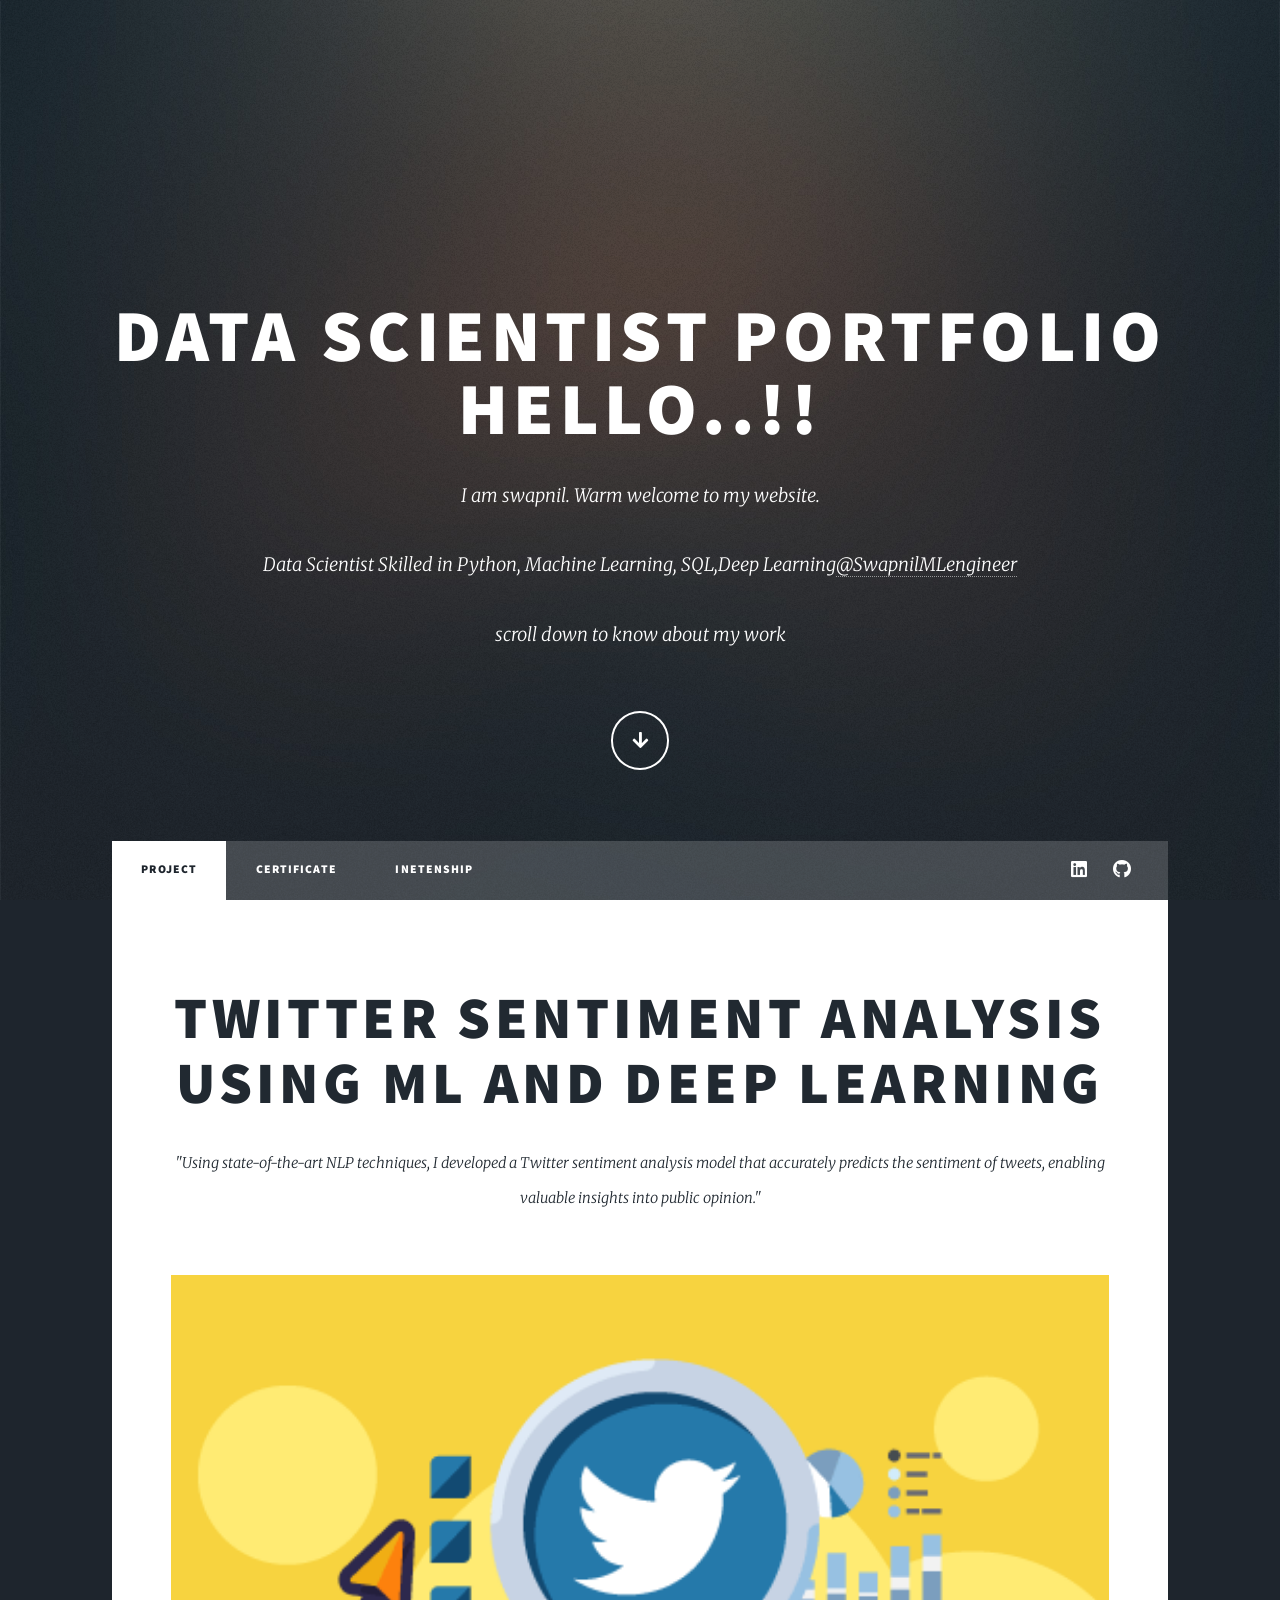
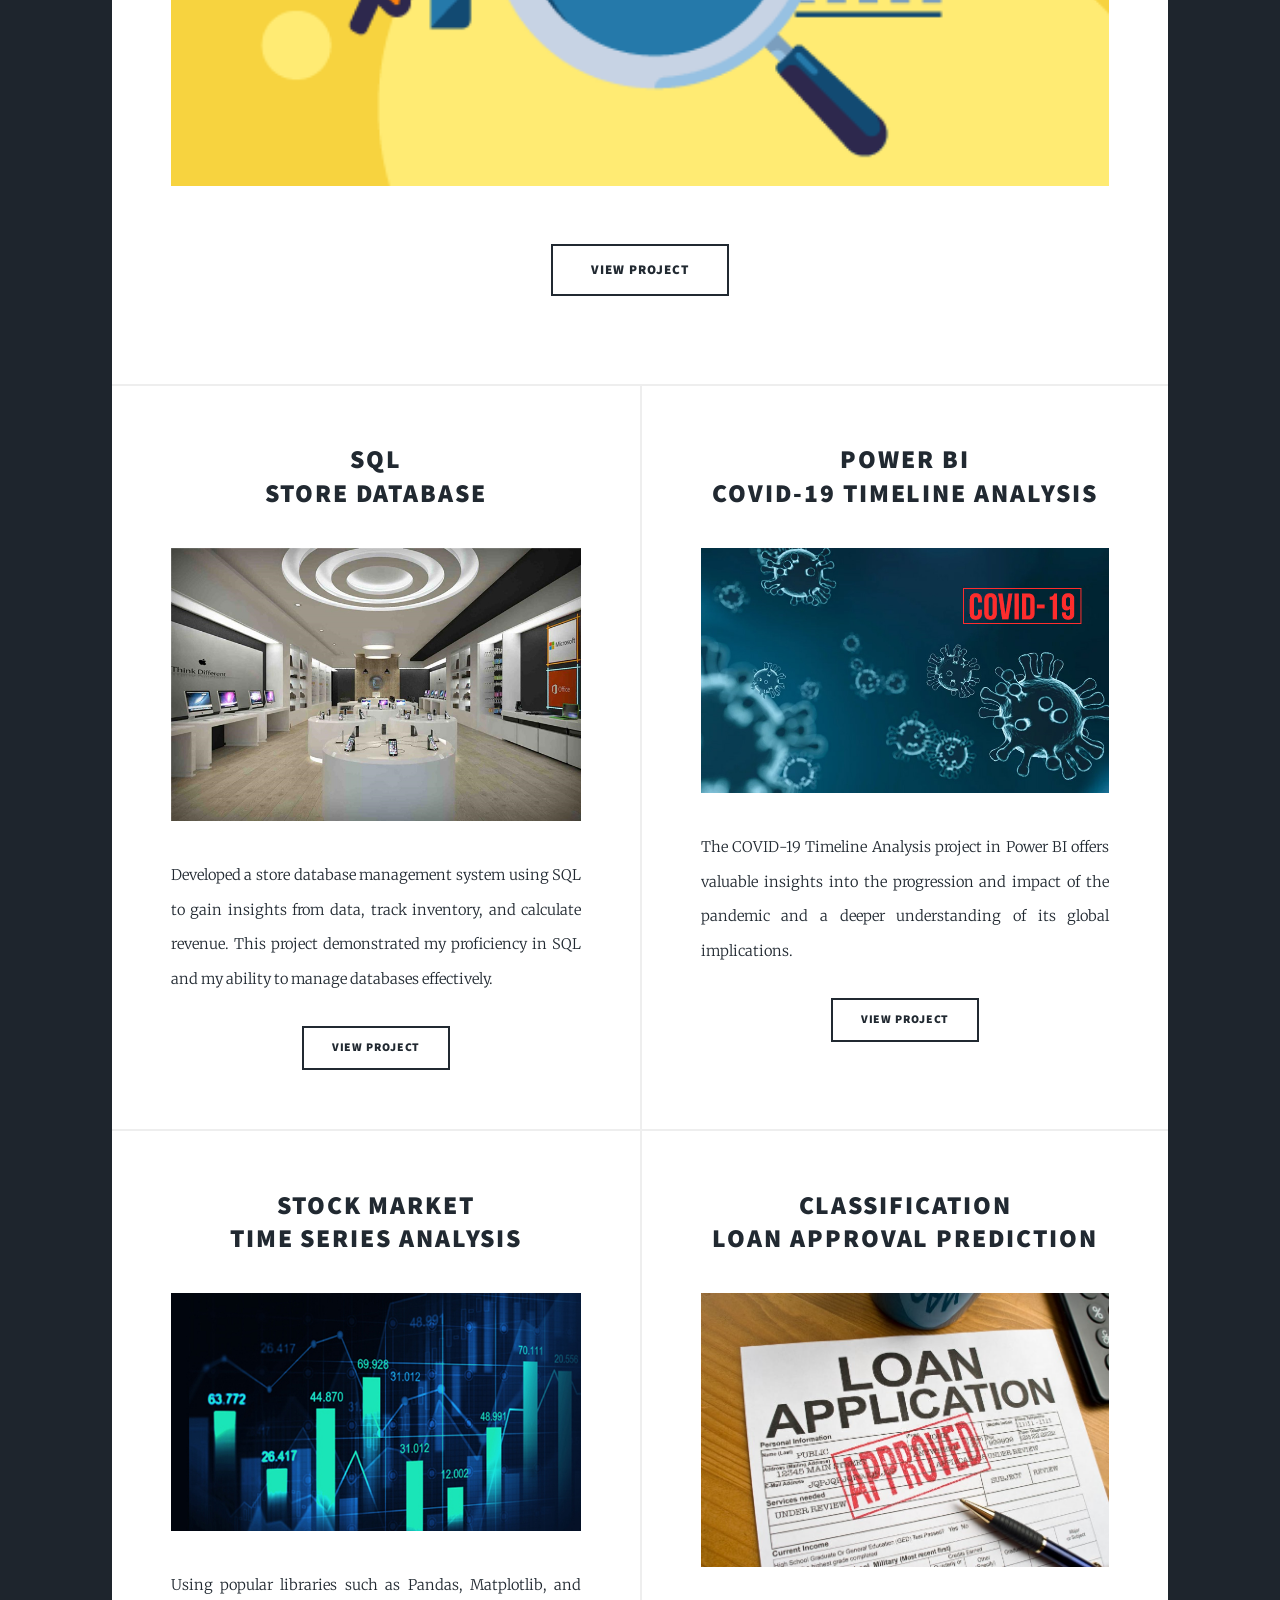
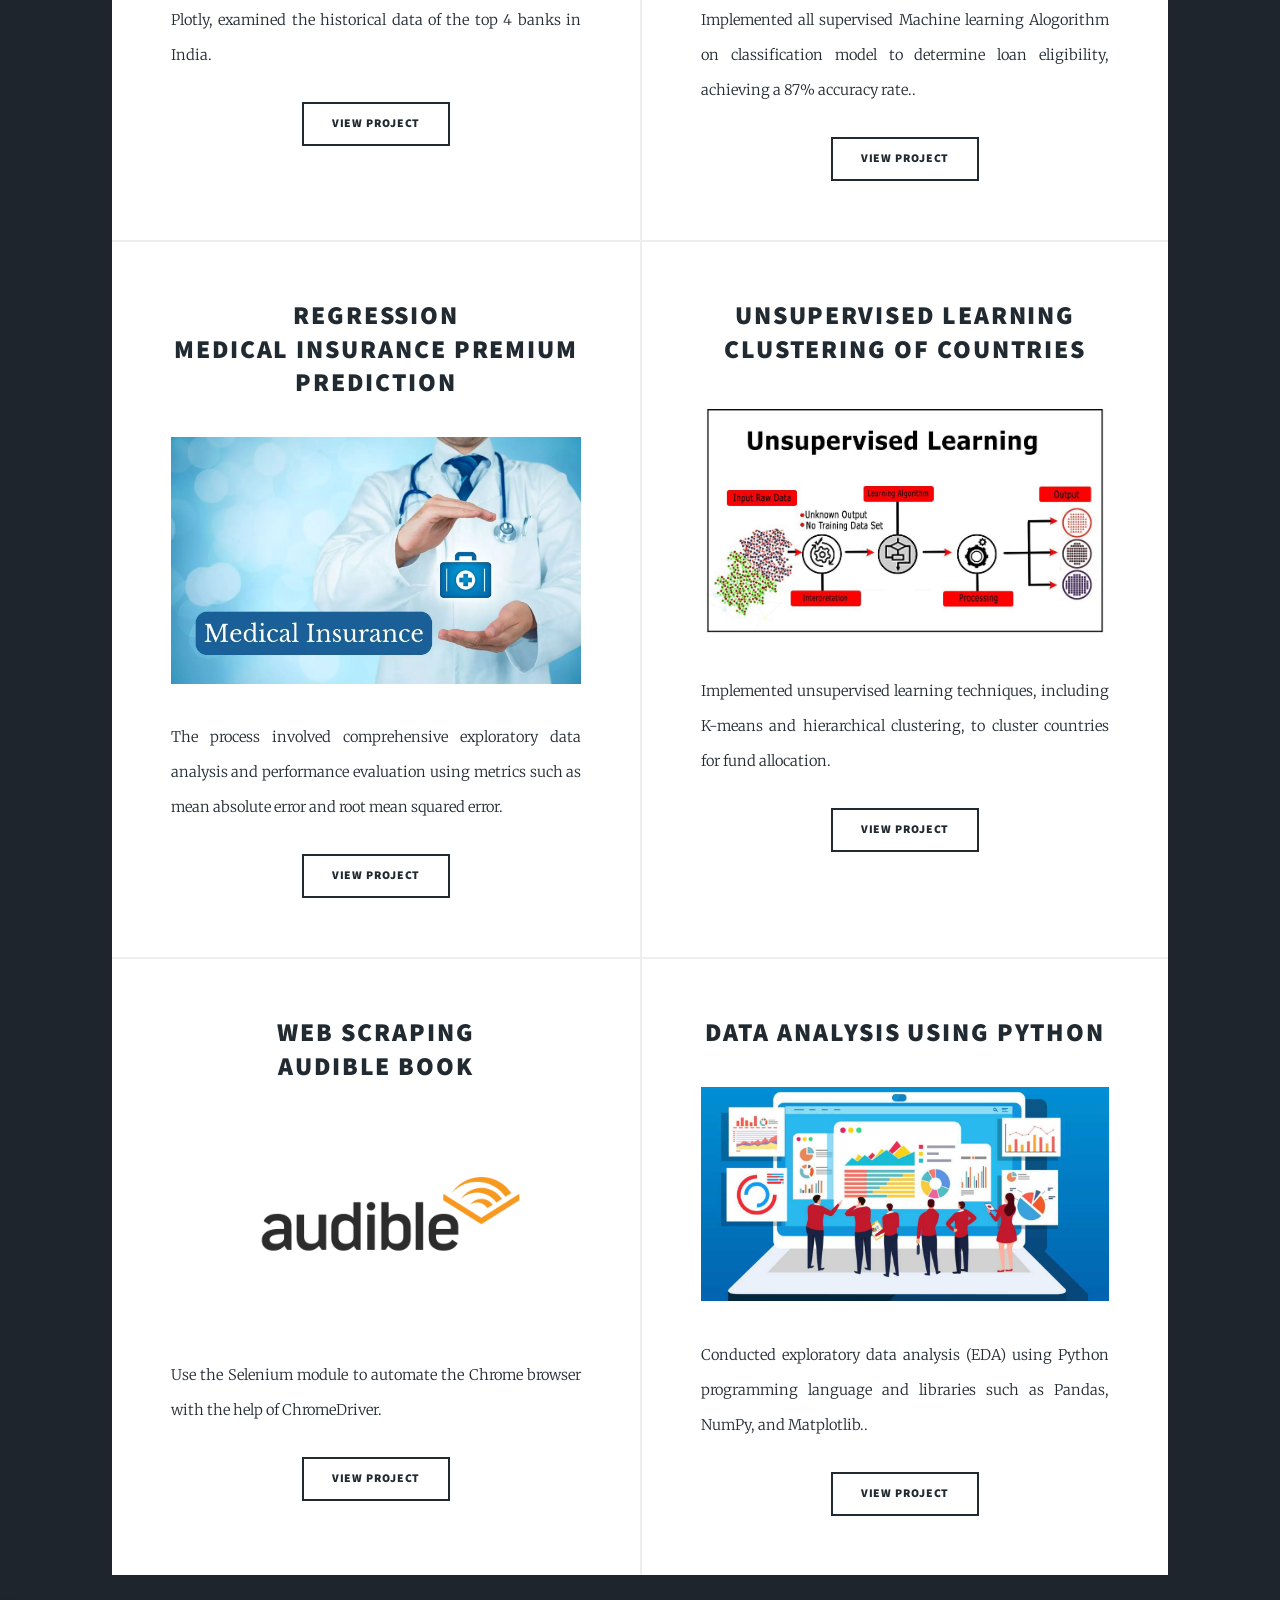
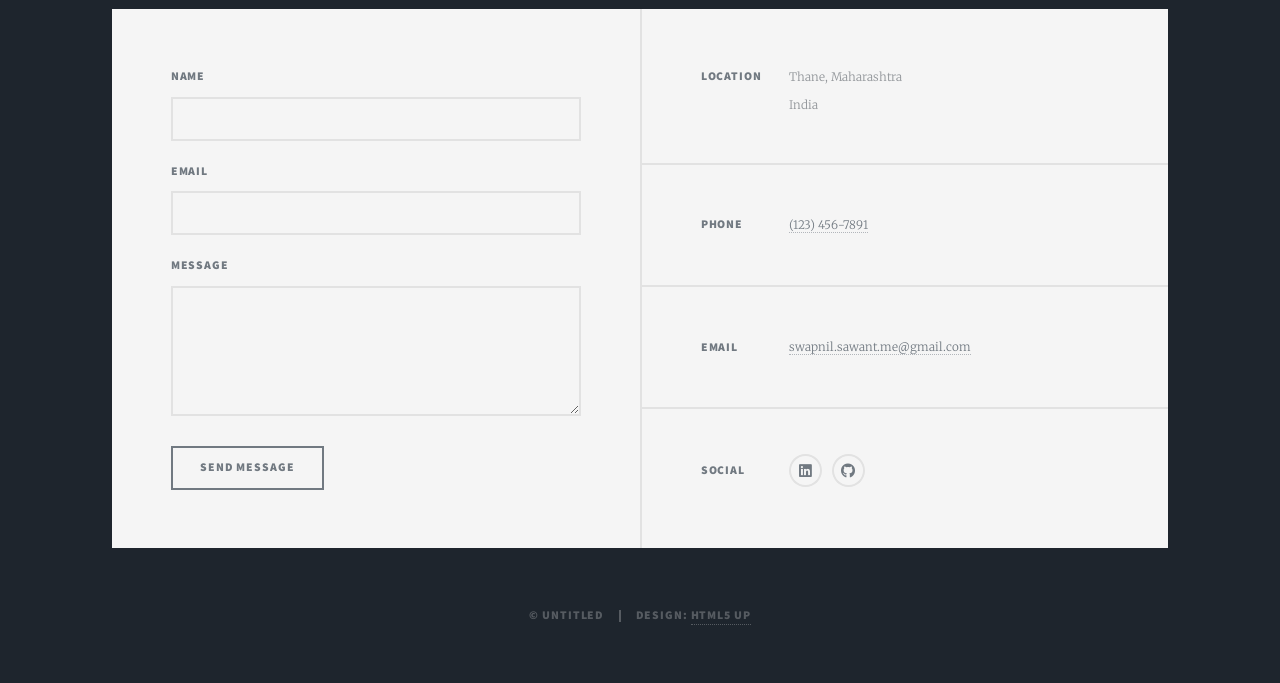
==== index.html @ 9655c515 "Add files via upload first Commit" ====
<!DOCTYPE HTML>
<!--
	Massively by HTML5 UP
	html5up.net | @ajlkn
	Free for personal and commercial use under the CCA 3.0 license (html5up.net/license)
-->
<html>
	<head>
		<title>Swapnil the MLengineer Portfolio</title>
		<meta charset="utf-8" />
		<meta name="viewport" content="width=device-width, initial-scale=1, user-scalable=no" />
		<link rel="stylesheet" href="assets/css/main.css" />
		<noscript><link rel="stylesheet" href="assets/css/noscript.css" /></noscript>
	</head>
	<body class="is-preload">

		<!-- Wrapper -->
			<div id="wrapper" class="fade-in">
				<!-- <div style="background-color: teal;"> -->
				<!-- Intro -->
					<div id="intro">
						<h1>Data Scientist Portfolio <br />
							Hello..!!</h1>
						<p>I am swapnil. Warm welcome to my website.</p>
						<p>Data Scientist Skilled in Python, Machine Learning, SQL,Deep Learning<a href="https://www.linkedin.com/in/swapnil-scientist/">@SwapnilMLengineer</a>
						<p>scroll down to know about my work</p></p>
						<ul class="actions">
							<li><a href="#header" class="button icon solid solo fa-arrow-down scrolly">Continue</a></li>
						</ul>
					</div>

				<!-- Header -->
					<header id="header">
						<a href="index.html" class="logo">Data Scientist</a>
					</header>

				<!-- Nav -->
					<nav id="nav">
						<ul class="links">
							<li class="active"><a href="index.html">Project</a></li>
							<li><a href="generic.html">Certificate</a></li>
							<li><a href="elements.html">Inetenship</a></li>
						</ul>
						<ul class="icons">
							<li><a href="https://www.linkedin.com/in/swapnil-sawant-datascientist" class="icon brands alt fa-linkedin"><span class="label">linkedin</span></a></li>
								
									<li><a href="https://github.com/SwapViSonu?tab=repositories" class="icon brands alt fa-github"><span class="label">GitHub</span></a></li>
						</ul>
					</nav>

				<!-- Main -->
					<div id="main">

						<!-- Featured Post -->
							<article class="post featured">
								<header class="major">
									
									<h2><a href="https://github.com/SwapViSonu/Deep-Learning-and-NLP/blob/main/Twitter%20Sentiment%20Analysis/LSTM_Twitter_sentimental_analysis.ipynb">Twitter Sentiment Analysis Using ML and Deep Learning<br />
									</a></h2>
									<p>"Using state-of-the-art NLP techniques, I developed a Twitter sentiment analysis model that accurately predicts the sentiment of tweets, 
										enabling valuable insights into public opinion."</p>
								</header>
								<a href="https://github.com/SwapViSonu/Deep-Learning-and-NLP/blob/main/Twitter%20Sentiment%20Analysis/LSTM_Twitter_sentimental_analysis.ipynb" class="image main"><img src="images/free-twitter-sentiment-analysis-tools-update-tile.png" alt="" /></a>
								<ul class="actions special">
									<li><a href="https://github.com/SwapViSonu/Deep-Learning-and-NLP/blob/main/Twitter%20Sentiment%20Analysis/LSTM_Twitter_sentimental_analysis.ipynb" class="button large">View Project</a></li>
								</ul>
							</article>

						<!-- Posts -->
							<section class="posts">
								<article>
									<header>
										
										<h2><a href="https://github.com/SwapViSonu/SQL-Project/blob/main/Store%20Database.pdf">SQL<br />
										Store Database</a></h2>
									</header>
									<a href="https://github.com/SwapViSonu/SQL-Project/blob/main/Store%20Database.pdf" class="image fit"><img src="images/Store.jpg" alt="" /></a>
									<p>Developed a store database management system using SQL to gain insights from data, track inventory, and calculate revenue. This project demonstrated my proficiency in SQL
										and my ability to manage databases effectively.</p>
									<ul class="actions special">
										<li><a href="https://github.com/SwapViSonu/SQL-Project/blob/main/Store%20Database.pdf" class="button">View Project</a></li>
									</ul>
								</article>
								<article>
									<header>
										
										<h2><a href="https://github.com/SwapViSonu/The-Spark-Foundation--DataScience-Internship/blob/main/Task8-%20Timeline%20Covid19%20Analysis/covid-19powerbi.pdf">Power BI<br />
										COVID-19 Timeline Analysis</a></h2>
									</header>
									<a href="https://github.com/SwapViSonu/The-Spark-Foundation--DataScience-Internship/blob/main/Task8-%20Timeline%20Covid19%20Analysis/covid-19powerbi.pdf" class="image fit"><img src="images/covid.jpg" alt="" /></a>
									<p>The COVID-19 Timeline Analysis project in Power BI offers valuable insights into the progression and impact of the pandemic and a deeper understanding of its global implications.</p>
									<ul class="actions special">
										<li><a href="https://github.com/SwapViSonu/The-Spark-Foundation--DataScience-Internship/blob/main/Task8-%20Timeline%20Covid19%20Analysis/covid-19powerbi.pdf" class="button">View Project</a></li>
									</ul>
								</article>
								<article>
									<header>
										
										<h2><a href="https://github.com/SwapViSonu/Time-Series-Analysis/blob/main/TOP%20%204%20Indian%20Bank%20last%205%20year%20Stock%20Market%20Analysis.ipynb">Stock Market<br />
										Time Series Analysis</a></h2>
									</header>
									<a href="https://github.com/SwapViSonu/Time-Series-Analysis/blob/main/TOP%20%204%20Indian%20Bank%20last%205%20year%20Stock%20Market%20Analysis.ipynb" class="image fit"><img src="images/stock.jpg" alt="" /></a>
									<p>Using popular libraries such as Pandas, Matplotlib, and Plotly, examined the historical data of the top 4 banks in India.</p>
									<ul class="actions special">
										<li><a href="https://github.com/SwapViSonu/Time-Series-Analysis/blob/main/TOP%20%204%20Indian%20Bank%20last%205%20year%20Stock%20Market%20Analysis.ipynb" class="button">View Project</a></li>
									</ul>
								</article>
								<article>
									<header>
									
										<h2><a href="https://github.com/SwapViSonu/Machine-Learning-Project/blob/main/Loan%20Prediction%20Classifiction%20Project/Loan%20Prediction%20-%20final.ipynb">Classification<br />
										Loan Approval prediction</a></h2>
									</header>
									<a href="https://github.com/SwapViSonu/Machine-Learning-Project/blob/main/Loan%20Prediction%20Classifiction%20Project/Loan%20Prediction%20-%20final.ipynb" class="image fit"><img src="images/loan1.jpg" alt="" /></a>
									<p>Implemented all  supervised Machine learning Alogorithm on classification model to determine loan eligibility, achieving a 87% accuracy rate..</p>
									<ul class="actions special">
										<li><a href="https://github.com/SwapViSonu/Machine-Learning-Project/blob/main/Loan%20Prediction%20Classifiction%20Project/Loan%20Prediction%20-%20final.ipynb" class="button">View Project</a></li>
									</ul>
								</article>
								<article>
									<header>
										
										<h2><a href="https://github.com/SwapViSonu/Machine-Learning-Project/blob/main/Medical%20Insurance%20Regressor%20Model/Medical%20insurance%20premium%20prediction%20-%20Final.ipynb">Regression<br />
											Medical insurance premium prediction</a></h2>
									</header>
									<a href="https://github.com/SwapViSonu/Machine-Learning-Project/blob/main/Medical%20Insurance%20Regressor%20Model/Medical%20insurance%20premium%20prediction%20-%20Final.ipynb" class="image fit"><img src="images/reg.jpg" alt="" /></a>
									<p>The process involved comprehensive exploratory data analysis and performance evaluation using metrics such as mean absolute error and root mean squared error.</p>
									<ul class="actions special">
										<li><a href="https://github.com/SwapViSonu/Machine-Learning-Project/blob/main/Medical%20Insurance%20Regressor%20Model/Medical%20insurance%20premium%20prediction%20-%20Final.ipynb" class="button">View Project</a></li>
									</ul>
								</article>
								<article>
									<header>
										<h2><a href="https://github.com/SwapViSonu/Machine-Learning-Project/blob/main/Unsupervised%20Learning/Unsupervised%20learning.ipynb">Unsupervised Learning<br />
											Clustering of countries</a></h2>
									</header>
									<a href="https://github.com/SwapViSonu/Machine-Learning-Project/blob/main/Unsupervised%20Learning/Unsupervised%20learning.ipynb" class="image fit"><img src="images/unsuper.jpeg" alt="" /></a>
									<p>Implemented unsupervised learning techniques, including K-means and hierarchical clustering, to cluster countries for fund allocation.</p>
									<ul class="actions special">
										<li><a href="https://github.com/SwapViSonu/Machine-Learning-Project/blob/main/Unsupervised%20Learning/Unsupervised%20learning.ipynb" class="button">View Project</a></li>
									</ul>
								</article>
								<article>
									<header>
										<h2><a href="https://github.com/SwapViSonu/Projects-on-python-Module/blob/main/Selenium%20web%20Scraping%20Project%20on%20Audible%20Book.ipynb">Web Scraping<br />
											Audible BOOK</a></h2>
									</header>
									<a href="https://github.com/SwapViSonu/Projects-on-python-Module/blob/main/Selenium%20web%20Scraping%20Project%20on%20Audible%20Book.ipynb" class="image fit"><img src="images/au.png" alt="" /></a>
									<p>Use the Selenium module to automate the Chrome browser with the help of ChromeDriver.</p>
									<ul class="actions special">
										<li><a href="https://github.com/SwapViSonu/Projects-on-python-Module/blob/main/Selenium%20web%20Scraping%20Project%20on%20Audible%20Book.ipynb" class="button">View Project</a></li>
									</ul>
								</article>
								<article>
									<header>
										<h2><a href="https://github.com/SwapViSonu/Data-Analysis">Data Analysis using Python<br />
											</a></h2>
									</header>
									<a href="https://github.com/SwapViSonu/Data-Analysis" class="image fit"><img src="images/Data-Analysis.jpg" alt="" /></a>
									<p>Conducted exploratory data analysis (EDA)  using Python programming language and libraries such as Pandas, NumPy, and Matplotlib..</p>
									<ul class="actions special">
										<li><a href="https://github.com/SwapViSonu/Data-Analysis" class="button">View Project</a></li>
									</ul>
								</article>

							</section>

						<!-- Footer -->
							<!-- <footer>
								<div class="pagination">
									<!--<a href="#" class="previous">Prev</a>-->
									<!-- <a href="#" class="page active">1</a>
									<a href="#" class="page">2</a>
									<a href="#" class="page">3</a>
									<span class="extra">&hellip;</span>
									<a href="#" class="page">8</a>
									<a href="#" class="page">9</a>
									<a href="#" class="page">10</a>
									<a href="#" class="next">Next</a> -->
								</div>
							</footer> -->

					</div>

				<!-- Footer -->
					<footer id="footer">
						<section>
							<form method="post" action="#">
								<div class="fields">
									<div class="field">
										<label for="name">Name</label>
										<input type="text" name="name" id="name" />
									</div>
									<div class="field">
										<label for="email">Email</label>
										<input type="text" name="email" id="email" />
									</div>
									<div class="field">
										<label for="message">Message</label>
										<textarea name="message" id="message" rows="3"></textarea>
									</div>
								</div>
								<ul class="actions">
									<li><input type="submit" value="Send Message" /></li>
								</ul>
							</form>
						</section>
						<section class="split contact">
							<section class="alt">
								<h3>Location</h3>
								<p>Thane, Maharashtra<br />
								India</p>
							</section>
							<section>
								<h3>Phone</h3>
								<p><a href="#">(123) 456-7891</a></p>
							</section>
							<section>
								<h3>Email</h3>
								<p><a href="#">swapnil.sawant.me@gmail.com</a></p>
							</section>
							<section>
								<h3>Social</h3>
								<ul class="icons alt">
									<li><a href="https://www.linkedin.com/in/swapnil-sawant-datascientist" class="icon brands alt fa-linkedin"><span class="label">linkedin</span></a></li>
								
									<li><a href="https://github.com/SwapViSonu?tab=repositories" class="icon brands alt fa-github"><span class="label">GitHub</span></a></li>
								</ul>
							</section>
						</section>
					</footer>

				<!-- Copyright -->
					<div id="copyright">
						<ul><li>&copy; Untitled</li><li>Design: <a href="https://html5up.net">HTML5 UP</a></li></ul>
					</div>

			</div>

		<!-- Scripts -->
			<script src="assets/js/jquery.min.js"></script>
			<script src="assets/js/jquery.scrollex.min.js"></script>
			<script src="assets/js/jquery.scrolly.min.js"></script>
			<script src="assets/js/browser.min.js"></script>
			<script src="assets/js/breakpoints.min.js"></script>
			<script src="assets/js/util.js"></script>
			<script src="assets/js/main.js"></script>

	</body>
</html>
---- assets/css/main.css ----
@import url(fontawesome-all.min.css);
@import url("https://fonts.googleapis.com/css?family=Merriweather:300,700,300italic,700italic|Source+Sans+Pro:900");

/*
	Massively by HTML5 UP
	html5up.net | @ajlkn
	Free for personal and commercial use under the CCA 3.0 license (html5up.net/license)
*/

html, body, div, span, applet, object,
iframe, h1, h2, h3, h4, h5, h6, p, blockquote,
pre, a, abbr, acronym, address, big, cite,
code, del, dfn, em, img, ins, kbd, q, s, samp,
small, strike, strong, sub, sup, tt, var, b,
u, i, center, dl, dt, dd, ol, ul, li, fieldset,
form, label, legend, table, caption, tbody,
tfoot, thead, tr, th, td, article, aside,
canvas, details, embed, figure, figcaption,
footer, header, hgroup, menu, nav, output, ruby,
section, summary, time, mark, audio, video {
	margin: 0;
	padding: 0;
	border: 0;
	font-size: 100%;
	font: inherit;
	vertical-align: baseline;}

article, aside, details, figcaption, figure,
footer, header, hgroup, menu, nav, section {
	display: block;}

body {
	line-height: 1;
}

ol, ul {
	list-style: none;
}

blockquote, q {
	quotes: none;
}

	blockquote:before, blockquote:after, q:before, q:after {
		content: '';
		content: none;
	}

table {
	border-collapse: collapse;
	border-spacing: 0;
}

body {
	-webkit-text-size-adjust: none;
}

mark {
	background-color: transparent;
	color: inherit;
}

input::-moz-focus-inner {
	border: 0;
	padding: 0;
}

input, select, textarea {
	-moz-appearance: none;
	-webkit-appearance: none;
	-ms-appearance: none;
	appearance: none;
}

/* Basic */

	@-ms-viewport {
		width: device-width;
	}

	body {
		-ms-overflow-style: scrollbar;
	}

	@media screen and (max-width: 480px) {

		html, body {
			min-width: 320px;
		}

	}

	html {
		box-sizing: border-box;
	}

	*, *:before, *:after {
		box-sizing: inherit;
	}

	body {
		background-color: #1e252d;
	}

		body.is-preload *, body.is-preload *:before, body.is-preload *:after {
			-moz-animation: none !important;
			-webkit-animation: none !important;
			-ms-animation: none !important;
			animation: none !important;
			-moz-transition: none !important;
			-webkit-transition: none !important;
			-ms-transition: none !important;
			transition: none !important;
		}

/* Type */

	html {
		font-size: 16pt;
	}

		@media screen and (max-width: 1680px) {

			html {
				font-size: 12pt;
			}

		}

		@media screen and (max-width: 1280px) {

			html {
				font-size: 11pt;
			}

		}

		@media screen and (max-width: 360px) {

			html {
				font-size: 10pt;
			}

		}

	body {
		color: #212931;
	}

	body, input, select, textarea {
		font-family: "Merriweather", Georgia, serif;
		font-weight: 300;
		font-size: 1rem;
		line-height: 2.375;
	}

	a {
		-moz-transition: color 0.2s ease-in-out, background-color 0.2s ease-in-out, border-color 0.2s ease-in-out, box-shadow 0.2s ease-in-out;
		-webkit-transition: color 0.2s ease-in-out, background-color 0.2s ease-in-out, border-color 0.2s ease-in-out, box-shadow 0.2s ease-in-out;
		-ms-transition: color 0.2s ease-in-out, background-color 0.2s ease-in-out, border-color 0.2s ease-in-out, box-shadow 0.2s ease-in-out;
		transition: color 0.2s ease-in-out, background-color 0.2s ease-in-out, border-color 0.2s ease-in-out, box-shadow 0.2s ease-in-out;
		border-bottom: dotted 1px;
		text-decoration: none;
	}

		a:hover {
			border-bottom-color: transparent;
		}

	strong, b {
		font-weight: 600;
	}

	em, i {
		font-style: italic;
	}

	p {
		text-align: justify;
		margin: 0 0 2rem 0;
	}

	h1, h2, h3, h4, h5, h6 {
		font-family: "Source Sans Pro", Helvetica, sans-serif;
		font-weight: 900;
		line-height: 1.5;
		letter-spacing: 0.075em;
		text-transform: uppercase;
		margin: 0 0 1rem 0;
	}

		h1 a, h2 a, h3 a, h4 a, h5 a, h6 a {
			border-bottom: 0;
			color: inherit;
			text-decoration: none;
		}

	h1 {
		font-size: 4rem;
		line-height: 1.1;
		margin: 0 0 2rem 0;
	}

	h2 {
		font-size: 1.75rem;
		line-height: 1.3;
		margin: 0 0 1.5rem 0;
	}

	h3 {
		font-size: 1.25rem;
		margin: 0 0 1.5rem 0;
	}

	h4 {
		font-size: 1rem;
	}

	h5 {
		font-size: 0.9rem;
	}

	h6 {
		font-size: 0.8rem;
	}

	sub {
		font-size: 0.8rem;
		position: relative;
		top: 0.5rem;
	}

	sup {
		font-size: 0.8rem;
		position: relative;
		top: -0.5rem;
	}

	blockquote {
		border-left: solid 4px;
		font-style: italic;
		margin: 0 0 2rem 0;
		padding: 0.5rem 0 0.5rem 2rem;
	}

	code {
		border: solid 2px;
		font-family: "Courier New", monospace;
		font-size: 0.9rem;
		margin: 0 0.25rem;
		padding: 0.25rem 0.65rem;
	}

	pre {
		-webkit-overflow-scrolling: touch;
		font-family: "Courier New", monospace;
		font-size: 0.9rem;
		margin: 0 0 2rem 0;
	}

		pre code {
			display: block;
			line-height: 1.75;
			padding: 1rem 1.5rem;
			overflow-x: auto;
		}

	hr {
		border: 0;
		border-bottom: solid 2px;
		margin: 3rem 0;
	}

		hr.major {
			margin: 5rem 0;
		}

	.align-left {
		text-align: left;
	}

	.align-center {
		text-align: center;
	}

	.align-right {
		text-align: right;
	}

	input, select, textarea {
		color: #212931;
	}

	a {
		color: #212931;
		border-bottom-color: rgba(33, 41, 49, 0.5);
	}

		a:hover {
			border-bottom-color: transparent;
			color: #18bfef !important;
		}

	strong, b {
		color: #212931;
	}

	h1, h2, h3, h4, h5, h6 {
		color: #212931;
	}

	blockquote {
		border-left-color: #eeeeee;
	}

	code {
		background: rgba(220, 220, 220, 0.25);
		border-color: #eeeeee;
	}

	hr {
		border-bottom-color: #eeeeee;
	}

/* Row */

	.row {
		display: flex;
		flex-wrap: wrap;
		box-sizing: border-box;
		align-items: stretch;
	}

		.row > * {
			box-sizing: border-box;
		}

		.row.gtr-uniform > * > :last-child {
			margin-bottom: 0;
		}

		.row.aln-left {
			justify-content: flex-start;
		}

		.row.aln-center {
			justify-content: center;
		}

		.row.aln-right {
			justify-content: flex-end;
		}

		.row.aln-top {
			align-items: flex-start;
		}

		.row.aln-middle {
			align-items: center;
		}

		.row.aln-bottom {
			align-items: flex-end;
		}

		.row > .imp {
			order: -1;
		}

		.row > .col-1 {
			width: 8.33333%;
		}

		.row > .off-1 {
			margin-left: 8.33333%;
		}

		.row > .col-2 {
			width: 16.66667%;
		}

		.row > .off-2 {
			margin-left: 16.66667%;
		}

		.row > .col-3 {
			width: 25%;
		}

		.row > .off-3 {
			margin-left: 25%;
		}

		.row > .col-4 {
			width: 33.33333%;
		}

		.row > .off-4 {
			margin-left: 33.33333%;
		}

		.row > .col-5 {
			width: 41.66667%;
		}

		.row > .off-5 {
			margin-left: 41.66667%;
		}

		.row > .col-6 {
			width: 50%;
		}

		.row > .off-6 {
			margin-left: 50%;
		}

		.row > .col-7 {
			width: 58.33333%;
		}

		.row > .off-7 {
			margin-left: 58.33333%;
		}

		.row > .col-8 {
			width: 66.66667%;
		}

		.row > .off-8 {
			margin-left: 66.66667%;
		}

		.row > .col-9 {
			width: 75%;
		}

		.row > .off-9 {
			margin-left: 75%;
		}

		.row > .col-10 {
			width: 83.33333%;
		}

		.row > .off-10 {
			margin-left: 83.33333%;
		}

		.row > .col-11 {
			width: 91.66667%;
		}

		.row > .off-11 {
			margin-left: 91.66667%;
		}

		.row > .col-12 {
			width: 100%;
		}

		.row > .off-12 {
			margin-left: 100%;
		}

		.row.gtr-0 {
			margin-top: 0;
			margin-left: 0rem;
		}

			.row.gtr-0 > * {
				padding: 0 0 0 0rem;
			}

			.row.gtr-0.gtr-uniform {
				margin-top: 0rem;
			}

				.row.gtr-0.gtr-uniform > * {
					padding-top: 0rem;
				}

		.row.gtr-25 {
			margin-top: 0;
			margin-left: -0.375rem;
		}

			.row.gtr-25 > * {
				padding: 0 0 0 0.375rem;
			}

			.row.gtr-25.gtr-uniform {
				margin-top: -0.375rem;
			}

				.row.gtr-25.gtr-uniform > * {
					padding-top: 0.375rem;
				}

		.row.gtr-50 {
			margin-top: 0;
			margin-left: -0.75rem;
		}

			.row.gtr-50 > * {
				padding: 0 0 0 0.75rem;
			}

			.row.gtr-50.gtr-uniform {
				margin-top: -0.75rem;
			}

				.row.gtr-50.gtr-uniform > * {
					padding-top: 0.75rem;
				}

		.row {
			margin-top: 0;
			margin-left: -1.5rem;
		}

			.row > * {
				padding: 0 0 0 1.5rem;
			}

			.row.gtr-uniform {
				margin-top: -1.5rem;
			}

				.row.gtr-uniform > * {
					padding-top: 1.5rem;
				}

		.row.gtr-150 {
			margin-top: 0;
			margin-left: -2.25rem;
		}

			.row.gtr-150 > * {
				padding: 0 0 0 2.25rem;
			}

			.row.gtr-150.gtr-uniform {
				margin-top: -2.25rem;
			}

				.row.gtr-150.gtr-uniform > * {
					padding-top: 2.25rem;
				}

		.row.gtr-200 {
			margin-top: 0;
			margin-left: -3rem;
		}

			.row.gtr-200 > * {
				padding: 0 0 0 3rem;
			}

			.row.gtr-200.gtr-uniform {
				margin-top: -3rem;
			}

				.row.gtr-200.gtr-uniform > * {
					padding-top: 3rem;
				}

		@media screen and (max-width: 1680px) {

			.row {
				display: flex;
				flex-wrap: wrap;
				box-sizing: border-box;
				align-items: stretch;
			}

				.row > * {
					box-sizing: border-box;
				}

				.row.gtr-uniform > * > :last-child {
					margin-bottom: 0;
				}

				.row.aln-left {
					justify-content: flex-start;
				}

				.row.aln-center {
					justify-content: center;
				}

				.row.aln-right {
					justify-content: flex-end;
				}

				.row.aln-top {
					align-items: flex-start;
				}

				.row.aln-middle {
					align-items: center;
				}

				.row.aln-bottom {
					align-items: flex-end;
				}

				.row > .imp-xlarge {
					order: -1;
				}

				.row > .col-1-xlarge {
					width: 8.33333%;
				}

				.row > .off-1-xlarge {
					margin-left: 8.33333%;
				}

				.row > .col-2-xlarge {
					width: 16.66667%;
				}

				.row > .off-2-xlarge {
					margin-left: 16.66667%;
				}

				.row > .col-3-xlarge {
					width: 25%;
				}

				.row > .off-3-xlarge {
					margin-left: 25%;
				}

				.row > .col-4-xlarge {
					width: 33.33333%;
				}

				.row > .off-4-xlarge {
					margin-left: 33.33333%;
				}

				.row > .col-5-xlarge {
					width: 41.66667%;
				}

				.row > .off-5-xlarge {
					margin-left: 41.66667%;
				}

				.row > .col-6-xlarge {
					width: 50%;
				}

				.row > .off-6-xlarge {
					margin-left: 50%;
				}

				.row > .col-7-xlarge {
					width: 58.33333%;
				}

				.row > .off-7-xlarge {
					margin-left: 58.33333%;
				}

				.row > .col-8-xlarge {
					width: 66.66667%;
				}

				.row > .off-8-xlarge {
					margin-left: 66.66667%;
				}

				.row > .col-9-xlarge {
					width: 75%;
				}

				.row > .off-9-xlarge {
					margin-left: 75%;
				}

				.row > .col-10-xlarge {
					width: 83.33333%;
				}

				.row > .off-10-xlarge {
					margin-left: 83.33333%;
				}

				.row > .col-11-xlarge {
					width: 91.66667%;
				}

				.row > .off-11-xlarge {
					margin-left: 91.66667%;
				}

				.row > .col-12-xlarge {
					width: 100%;
				}

				.row > .off-12-xlarge {
					margin-left: 100%;
				}

				.row.gtr-0 {
					margin-top: 0;
					margin-left: 0rem;
				}

					.row.gtr-0 > * {
						padding: 0 0 0 0rem;
					}

					.row.gtr-0.gtr-uniform {
						margin-top: 0rem;
					}

						.row.gtr-0.gtr-uniform > * {
							padding-top: 0rem;
						}

				.row.gtr-25 {
					margin-top: 0;
					margin-left: -0.375rem;
				}

					.row.gtr-25 > * {
						padding: 0 0 0 0.375rem;
					}

					.row.gtr-25.gtr-uniform {
						margin-top: -0.375rem;
					}

						.row.gtr-25.gtr-uniform > * {
							padding-top: 0.375rem;
						}

				.row.gtr-50 {
					margin-top: 0;
					margin-left: -0.75rem;
				}

					.row.gtr-50 > * {
						padding: 0 0 0 0.75rem;
					}

					.row.gtr-50.gtr-uniform {
						margin-top: -0.75rem;
					}

						.row.gtr-50.gtr-uniform > * {
							padding-top: 0.75rem;
						}

				.row {
					margin-top: 0;
					margin-left: -1.5rem;
				}

					.row > * {
						padding: 0 0 0 1.5rem;
					}

					.row.gtr-uniform {
						margin-top: -1.5rem;
					}

						.row.gtr-uniform > * {
							padding-top: 1.5rem;
						}

				.row.gtr-150 {
					margin-top: 0;
					margin-left: -2.25rem;
				}

					.row.gtr-150 > * {
						padding: 0 0 0 2.25rem;
					}

					.row.gtr-150.gtr-uniform {
						margin-top: -2.25rem;
					}

						.row.gtr-150.gtr-uniform > * {
							padding-top: 2.25rem;
						}

				.row.gtr-200 {
					margin-top: 0;
					margin-left: -3rem;
				}

					.row.gtr-200 > * {
						padding: 0 0 0 3rem;
					}

					.row.gtr-200.gtr-uniform {
						margin-top: -3rem;
					}

						.row.gtr-200.gtr-uniform > * {
							padding-top: 3rem;
						}

		}

		@media screen and (max-width: 1280px) {

			.row {
				display: flex;
				flex-wrap: wrap;
				box-sizing: border-box;
				align-items: stretch;
			}

				.row > * {
					box-sizing: border-box;
				}

				.row.gtr-uniform > * > :last-child {
					margin-bottom: 0;
				}

				.row.aln-left {
					justify-content: flex-start;
				}

				.row.aln-center {
					justify-content: center;
				}

				.row.aln-right {
					justify-content: flex-end;
				}

				.row.aln-top {
					align-items: flex-start;
				}

				.row.aln-middle {
					align-items: center;
				}

				.row.aln-bottom {
					align-items: flex-end;
				}

				.row > .imp-large {
					order: -1;
				}

				.row > .col-1-large {
					width: 8.33333%;
				}

				.row > .off-1-large {
					margin-left: 8.33333%;
				}

				.row > .col-2-large {
					width: 16.66667%;
				}

				.row > .off-2-large {
					margin-left: 16.66667%;
				}

				.row > .col-3-large {
					width: 25%;
				}

				.row > .off-3-large {
					margin-left: 25%;
				}

				.row > .col-4-large {
					width: 33.33333%;
				}

				.row > .off-4-large {
					margin-left: 33.33333%;
				}

				.row > .col-5-large {
					width: 41.66667%;
				}

				.row > .off-5-large {
					margin-left: 41.66667%;
				}

				.row > .col-6-large {
					width: 50%;
				}

				.row > .off-6-large {
					margin-left: 50%;
				}

				.row > .col-7-large {
					width: 58.33333%;
				}

				.row > .off-7-large {
					margin-left: 58.33333%;
				}

				.row > .col-8-large {
					width: 66.66667%;
				}

				.row > .off-8-large {
					margin-left: 66.66667%;
				}

				.row > .col-9-large {
					width: 75%;
				}

				.row > .off-9-large {
					margin-left: 75%;
				}

				.row > .col-10-large {
					width: 83.33333%;
				}

				.row > .off-10-large {
					margin-left: 83.33333%;
				}

				.row > .col-11-large {
					width: 91.66667%;
				}

				.row > .off-11-large {
					margin-left: 91.66667%;
				}

				.row > .col-12-large {
					width: 100%;
				}

				.row > .off-12-large {
					margin-left: 100%;
				}

				.row.gtr-0 {
					margin-top: 0;
					margin-left: 0rem;
				}

					.row.gtr-0 > * {
						padding: 0 0 0 0rem;
					}

					.row.gtr-0.gtr-uniform {
						margin-top: 0rem;
					}

						.row.gtr-0.gtr-uniform > * {
							padding-top: 0rem;
						}

				.row.gtr-25 {
					margin-top: 0;
					margin-left: -0.375rem;
				}

					.row.gtr-25 > * {
						padding: 0 0 0 0.375rem;
					}

					.row.gtr-25.gtr-uniform {
						margin-top: -0.375rem;
					}

						.row.gtr-25.gtr-uniform > * {
							padding-top: 0.375rem;
						}

				.row.gtr-50 {
					margin-top: 0;
					margin-left: -0.75rem;
				}

					.row.gtr-50 > * {
						padding: 0 0 0 0.75rem;
					}

					.row.gtr-50.gtr-uniform {
						margin-top: -0.75rem;
					}

						.row.gtr-50.gtr-uniform > * {
							padding-top: 0.75rem;
						}

				.row {
					margin-top: 0;
					margin-left: -1.5rem;
				}

					.row > * {
						padding: 0 0 0 1.5rem;
					}

					.row.gtr-uniform {
						margin-top: -1.5rem;
					}

						.row.gtr-uniform > * {
							padding-top: 1.5rem;
						}

				.row.gtr-150 {
					margin-top: 0;
					margin-left: -2.25rem;
				}

					.row.gtr-150 > * {
						padding: 0 0 0 2.25rem;
					}

					.row.gtr-150.gtr-uniform {
						margin-top: -2.25rem;
					}

						.row.gtr-150.gtr-uniform > * {
							padding-top: 2.25rem;
						}

				.row.gtr-200 {
					margin-top: 0;
					margin-left: -3rem;
				}

					.row.gtr-200 > * {
						padding: 0 0 0 3rem;
					}

					.row.gtr-200.gtr-uniform {
						margin-top: -3rem;
					}

						.row.gtr-200.gtr-uniform > * {
							padding-top: 3rem;
						}

		}

		@media screen and (max-width: 980px) {

			.row {
				display: flex;
				flex-wrap: wrap;
				box-sizing: border-box;
				align-items: stretch;
			}

				.row > * {
					box-sizing: border-box;
				}

				.row.gtr-uniform > * > :last-child {
					margin-bottom: 0;
				}

				.row.aln-left {
					justify-content: flex-start;
				}

				.row.aln-center {
					justify-content: center;
				}

				.row.aln-right {
					justify-content: flex-end;
				}

				.row.aln-top {
					align-items: flex-start;
				}

				.row.aln-middle {
					align-items: center;
				}

				.row.aln-bottom {
					align-items: flex-end;
				}

				.row > .imp-medium {
					order: -1;
				}

				.row > .col-1-medium {
					width: 8.33333%;
				}

				.row > .off-1-medium {
					margin-left: 8.33333%;
				}

				.row > .col-2-medium {
					width: 16.66667%;
				}

				.row > .off-2-medium {
					margin-left: 16.66667%;
				}

				.row > .col-3-medium {
					width: 25%;
				}

				.row > .off-3-medium {
					margin-left: 25%;
				}

				.row > .col-4-medium {
					width: 33.33333%;
				}

				.row > .off-4-medium {
					margin-left: 33.33333%;
				}

				.row > .col-5-medium {
					width: 41.66667%;
				}

				.row > .off-5-medium {
					margin-left: 41.66667%;
				}

				.row > .col-6-medium {
					width: 50%;
				}

				.row > .off-6-medium {
					margin-left: 50%;
				}

				.row > .col-7-medium {
					width: 58.33333%;
				}

				.row > .off-7-medium {
					margin-left: 58.33333%;
				}

				.row > .col-8-medium {
					width: 66.66667%;
				}

				.row > .off-8-medium {
					margin-left: 66.66667%;
				}

				.row > .col-9-medium {
					width: 75%;
				}

				.row > .off-9-medium {
					margin-left: 75%;
				}

				.row > .col-10-medium {
					width: 83.33333%;
				}

				.row > .off-10-medium {
					margin-left: 83.33333%;
				}

				.row > .col-11-medium {
					width: 91.66667%;
				}

				.row > .off-11-medium {
					margin-left: 91.66667%;
				}

				.row > .col-12-medium {
					width: 100%;
				}

				.row > .off-12-medium {
					margin-left: 100%;
				}

				.row.gtr-0 {
					margin-top: 0;
					margin-left: 0rem;
				}

					.row.gtr-0 > * {
						padding: 0 0 0 0rem;
					}

					.row.gtr-0.gtr-uniform {
						margin-top: 0rem;
					}

						.row.gtr-0.gtr-uniform > * {
							padding-top: 0rem;
						}

				.row.gtr-25 {
					margin-top: 0;
					margin-left: -0.375rem;
				}

					.row.gtr-25 > * {
						padding: 0 0 0 0.375rem;
					}

					.row.gtr-25.gtr-uniform {
						margin-top: -0.375rem;
					}

						.row.gtr-25.gtr-uniform > * {
							padding-top: 0.375rem;
						}

				.row.gtr-50 {
					margin-top: 0;
					margin-left: -0.75rem;
				}

					.row.gtr-50 > * {
						padding: 0 0 0 0.75rem;
					}

					.row.gtr-50.gtr-uniform {
						margin-top: -0.75rem;
					}

						.row.gtr-50.gtr-uniform > * {
							padding-top: 0.75rem;
						}

				.row {
					margin-top: 0;
					margin-left: -1.5rem;
				}

					.row > * {
						padding: 0 0 0 1.5rem;
					}

					.row.gtr-uniform {
						margin-top: -1.5rem;
					}

						.row.gtr-uniform > * {
							padding-top: 1.5rem;
						}

				.row.gtr-150 {
					margin-top: 0;
					margin-left: -2.25rem;
				}

					.row.gtr-150 > * {
						padding: 0 0 0 2.25rem;
					}

					.row.gtr-150.gtr-uniform {
						margin-top: -2.25rem;
					}

						.row.gtr-150.gtr-uniform > * {
							padding-top: 2.25rem;
						}

				.row.gtr-200 {
					margin-top: 0;
					margin-left: -3rem;
				}

					.row.gtr-200 > * {
						padding: 0 0 0 3rem;
					}

					.row.gtr-200.gtr-uniform {
						margin-top: -3rem;
					}

						.row.gtr-200.gtr-uniform > * {
							padding-top: 3rem;
						}

		}

		@media screen and (max-width: 736px) {

			.row {
				display: flex;
				flex-wrap: wrap;
				box-sizing: border-box;
				align-items: stretch;
			}

				.row > * {
					box-sizing: border-box;
				}

				.row.gtr-uniform > * > :last-child {
					margin-bottom: 0;
				}

				.row.aln-left {
					justify-content: flex-start;
				}

				.row.aln-center {
					justify-content: center;
				}

				.row.aln-right {
					justify-content: flex-end;
				}

				.row.aln-top {
					align-items: flex-start;
				}

				.row.aln-middle {
					align-items: center;
				}

				.row.aln-bottom {
					align-items: flex-end;
				}

				.row > .imp-small {
					order: -1;
				}

				.row > .col-1-small {
					width: 8.33333%;
				}

				.row > .off-1-small {
					margin-left: 8.33333%;
				}

				.row > .col-2-small {
					width: 16.66667%;
				}

				.row > .off-2-small {
					margin-left: 16.66667%;
				}

				.row > .col-3-small {
					width: 25%;
				}

				.row > .off-3-small {
					margin-left: 25%;
				}

				.row > .col-4-small {
					width: 33.33333%;
				}

				.row > .off-4-small {
					margin-left: 33.33333%;
				}

				.row > .col-5-small {
					width: 41.66667%;
				}

				.row > .off-5-small {
					margin-left: 41.66667%;
				}

				.row > .col-6-small {
					width: 50%;
				}

				.row > .off-6-small {
					margin-left: 50%;
				}

				.row > .col-7-small {
					width: 58.33333%;
				}

				.row > .off-7-small {
					margin-left: 58.33333%;
				}

				.row > .col-8-small {
					width: 66.66667%;
				}

				.row > .off-8-small {
					margin-left: 66.66667%;
				}

				.row > .col-9-small {
					width: 75%;
				}

				.row > .off-9-small {
					margin-left: 75%;
				}

				.row > .col-10-small {
					width: 83.33333%;
				}

				.row > .off-10-small {
					margin-left: 83.33333%;
				}

				.row > .col-11-small {
					width: 91.66667%;
				}

				.row > .off-11-small {
					margin-left: 91.66667%;
				}

				.row > .col-12-small {
					width: 100%;
				}

				.row > .off-12-small {
					margin-left: 100%;
				}

				.row.gtr-0 {
					margin-top: 0;
					margin-left: 0rem;
				}

					.row.gtr-0 > * {
						padding: 0 0 0 0rem;
					}

					.row.gtr-0.gtr-uniform {
						margin-top: 0rem;
					}

						.row.gtr-0.gtr-uniform > * {
							padding-top: 0rem;
						}

				.row.gtr-25 {
					margin-top: 0;
					margin-left: -0.375rem;
				}

					.row.gtr-25 > * {
						padding: 0 0 0 0.375rem;
					}

					.row.gtr-25.gtr-uniform {
						margin-top: -0.375rem;
					}

						.row.gtr-25.gtr-uniform > * {
							padding-top: 0.375rem;
						}

				.row.gtr-50 {
					margin-top: 0;
					margin-left: -0.75rem;
				}

					.row.gtr-50 > * {
						padding: 0 0 0 0.75rem;
					}

					.row.gtr-50.gtr-uniform {
						margin-top: -0.75rem;
					}

						.row.gtr-50.gtr-uniform > * {
							padding-top: 0.75rem;
						}

				.row {
					margin-top: 0;
					margin-left: -1.5rem;
				}

					.row > * {
						padding: 0 0 0 1.5rem;
					}

					.row.gtr-uniform {
						margin-top: -1.5rem;
					}

						.row.gtr-uniform > * {
							padding-top: 1.5rem;
						}

				.row.gtr-150 {
					margin-top: 0;
					margin-left: -2.25rem;
				}

					.row.gtr-150 > * {
						padding: 0 0 0 2.25rem;
					}

					.row.gtr-150.gtr-uniform {
						margin-top: -2.25rem;
					}

						.row.gtr-150.gtr-uniform > * {
							padding-top: 2.25rem;
						}

				.row.gtr-200 {
					margin-top: 0;
					margin-left: -3rem;
				}

					.row.gtr-200 > * {
						padding: 0 0 0 3rem;
					}

					.row.gtr-200.gtr-uniform {
						margin-top: -3rem;
					}

						.row.gtr-200.gtr-uniform > * {
							padding-top: 3rem;
						}

		}

		@media screen and (max-width: 480px) {

			.row {
				display: flex;
				flex-wrap: wrap;
				box-sizing: border-box;
				align-items: stretch;
			}

				.row > * {
					box-sizing: border-box;
				}

				.row.gtr-uniform > * > :last-child {
					margin-bottom: 0;
				}

				.row.aln-left {
					justify-content: flex-start;
				}

				.row.aln-center {
					justify-content: center;
				}

				.row.aln-right {
					justify-content: flex-end;
				}

				.row.aln-top {
					align-items: flex-start;
				}

				.row.aln-middle {
					align-items: center;
				}

				.row.aln-bottom {
					align-items: flex-end;
				}

				.row > .imp-xsmall {
					order: -1;
				}

				.row > .col-1-xsmall {
					width: 8.33333%;
				}

				.row > .off-1-xsmall {
					margin-left: 8.33333%;
				}

				.row > .col-2-xsmall {
					width: 16.66667%;
				}

				.row > .off-2-xsmall {
					margin-left: 16.66667%;
				}

				.row > .col-3-xsmall {
					width: 25%;
				}

				.row > .off-3-xsmall {
					margin-left: 25%;
				}

				.row > .col-4-xsmall {
					width: 33.33333%;
				}

				.row > .off-4-xsmall {
					margin-left: 33.33333%;
				}

				.row > .col-5-xsmall {
					width: 41.66667%;
				}

				.row > .off-5-xsmall {
					margin-left: 41.66667%;
				}

				.row > .col-6-xsmall {
					width: 50%;
				}

				.row > .off-6-xsmall {
					margin-left: 50%;
				}

				.row > .col-7-xsmall {
					width: 58.33333%;
				}

				.row > .off-7-xsmall {
					margin-left: 58.33333%;
				}

				.row > .col-8-xsmall {
					width: 66.66667%;
				}

				.row > .off-8-xsmall {
					margin-left: 66.66667%;
				}

				.row > .col-9-xsmall {
					width: 75%;
				}

				.row > .off-9-xsmall {
					margin-left: 75%;
				}

				.row > .col-10-xsmall {
					width: 83.33333%;
				}

				.row > .off-10-xsmall {
					margin-left: 83.33333%;
				}

				.row > .col-11-xsmall {
					width: 91.66667%;
				}

				.row > .off-11-xsmall {
					margin-left: 91.66667%;
				}

				.row > .col-12-xsmall {
					width: 100%;
				}

				.row > .off-12-xsmall {
					margin-left: 100%;
				}

				.row.gtr-0 {
					margin-top: 0;
					margin-left: 0rem;
				}

					.row.gtr-0 > * {
						padding: 0 0 0 0rem;
					}

					.row.gtr-0.gtr-uniform {
						margin-top: 0rem;
					}

						.row.gtr-0.gtr-uniform > * {
							padding-top: 0rem;
						}

				.row.gtr-25 {
					margin-top: 0;
					margin-left: -0.375rem;
				}

					.row.gtr-25 > * {
						padding: 0 0 0 0.375rem;
					}

					.row.gtr-25.gtr-uniform {
						margin-top: -0.375rem;
					}

						.row.gtr-25.gtr-uniform > * {
							padding-top: 0.375rem;
						}

				.row.gtr-50 {
					margin-top: 0;
					margin-left: -0.75rem;
				}

					.row.gtr-50 > * {
						padding: 0 0 0 0.75rem;
					}

					.row.gtr-50.gtr-uniform {
						margin-top: -0.75rem;
					}

						.row.gtr-50.gtr-uniform > * {
							padding-top: 0.75rem;
						}

				.row {
					margin-top: 0;
					margin-left: -1.5rem;
				}

					.row > * {
						padding: 0 0 0 1.5rem;
					}

					.row.gtr-uniform {
						margin-top: -1.5rem;
					}

						.row.gtr-uniform > * {
							padding-top: 1.5rem;
						}

				.row.gtr-150 {
					margin-top: 0;
					margin-left: -2.25rem;
				}

					.row.gtr-150 > * {
						padding: 0 0 0 2.25rem;
					}

					.row.gtr-150.gtr-uniform {
						margin-top: -2.25rem;
					}

						.row.gtr-150.gtr-uniform > * {
							padding-top: 2.25rem;
						}

				.row.gtr-200 {
					margin-top: 0;
					margin-left: -3rem;
				}

					.row.gtr-200 > * {
						padding: 0 0 0 3rem;
					}

					.row.gtr-200.gtr-uniform {
						margin-top: -3rem;
					}

						.row.gtr-200.gtr-uniform > * {
							padding-top: 3rem;
						}

		}

		@media screen and (max-width: 360px) {

			.row {
				display: flex;
				flex-wrap: wrap;
				box-sizing: border-box;
				align-items: stretch;
			}

				.row > * {
					box-sizing: border-box;
				}

				.row.gtr-uniform > * > :last-child {
					margin-bottom: 0;
				}

				.row.aln-left {
					justify-content: flex-start;
				}

				.row.aln-center {
					justify-content: center;
				}

				.row.aln-right {
					justify-content: flex-end;
				}

				.row.aln-top {
					align-items: flex-start;
				}

				.row.aln-middle {
					align-items: center;
				}

				.row.aln-bottom {
					align-items: flex-end;
				}

				.row > .imp-xxsmall {
					order: -1;
				}

				.row > .col-1-xxsmall {
					width: 8.33333%;
				}

				.row > .off-1-xxsmall {
					margin-left: 8.33333%;
				}

				.row > .col-2-xxsmall {
					width: 16.66667%;
				}

				.row > .off-2-xxsmall {
					margin-left: 16.66667%;
				}

				.row > .col-3-xxsmall {
					width: 25%;
				}

				.row > .off-3-xxsmall {
					margin-left: 25%;
				}

				.row > .col-4-xxsmall {
					width: 33.33333%;
				}

				.row > .off-4-xxsmall {
					margin-left: 33.33333%;
				}

				.row > .col-5-xxsmall {
					width: 41.66667%;
				}

				.row > .off-5-xxsmall {
					margin-left: 41.66667%;
				}

				.row > .col-6-xxsmall {
					width: 50%;
				}

				.row > .off-6-xxsmall {
					margin-left: 50%;
				}

				.row > .col-7-xxsmall {
					width: 58.33333%;
				}

				.row > .off-7-xxsmall {
					margin-left: 58.33333%;
				}

				.row > .col-8-xxsmall {
					width: 66.66667%;
				}

				.row > .off-8-xxsmall {
					margin-left: 66.66667%;
				}

				.row > .col-9-xxsmall {
					width: 75%;
				}

				.row > .off-9-xxsmall {
					margin-left: 75%;
				}

				.row > .col-10-xxsmall {
					width: 83.33333%;
				}

				.row > .off-10-xxsmall {
					margin-left: 83.33333%;
				}

				.row > .col-11-xxsmall {
					width: 91.66667%;
				}

				.row > .off-11-xxsmall {
					margin-left: 91.66667%;
				}

				.row > .col-12-xxsmall {
					width: 100%;
				}

				.row > .off-12-xxsmall {
					margin-left: 100%;
				}

				.row.gtr-0 {
					margin-top: 0;
					margin-left: 0rem;
				}

					.row.gtr-0 > * {
						padding: 0 0 0 0rem;
					}

					.row.gtr-0.gtr-uniform {
						margin-top: 0rem;
					}

						.row.gtr-0.gtr-uniform > * {
							padding-top: 0rem;
						}

				.row.gtr-25 {
					margin-top: 0;
					margin-left: -0.375rem;
				}

					.row.gtr-25 > * {
						padding: 0 0 0 0.375rem;
					}

					.row.gtr-25.gtr-uniform {
						margin-top: -0.375rem;
					}

						.row.gtr-25.gtr-uniform > * {
							padding-top: 0.375rem;
						}

				.row.gtr-50 {
					margin-top: 0;
					margin-left: -0.75rem;
				}

					.row.gtr-50 > * {
						padding: 0 0 0 0.75rem;
					}

					.row.gtr-50.gtr-uniform {
						margin-top: -0.75rem;
					}

						.row.gtr-50.gtr-uniform > * {
							padding-top: 0.75rem;
						}

				.row {
					margin-top: 0;
					margin-left: -1.5rem;
				}

					.row > * {
						padding: 0 0 0 1.5rem;
					}

					.row.gtr-uniform {
						margin-top: -1.5rem;
					}

						.row.gtr-uniform > * {
							padding-top: 1.5rem;
						}

				.row.gtr-150 {
					margin-top: 0;
					margin-left: -2.25rem;
				}

					.row.gtr-150 > * {
						padding: 0 0 0 2.25rem;
					}

					.row.gtr-150.gtr-uniform {
						margin-top: -2.25rem;
					}

						.row.gtr-150.gtr-uniform > * {
							padding-top: 2.25rem;
						}

				.row.gtr-200 {
					margin-top: 0;
					margin-left: -3rem;
				}

					.row.gtr-200 > * {
						padding: 0 0 0 3rem;
					}

					.row.gtr-200.gtr-uniform {
						margin-top: -3rem;
					}

						.row.gtr-200.gtr-uniform > * {
							padding-top: 3rem;
						}

		}

/* Box */

	.box {
		border: solid 2px;
		margin-bottom: 2rem;
		padding: 1.5rem;
	}

		.box > :last-child,
		.box > :last-child > :last-child,
		.box > :last-child > :last-child > :last-child {
			margin-bottom: 0;
		}

		.box.alt {
			border: 0;
			border-radius: 0;
			padding: 0;
		}

	.box {
		border-color: #eeeeee;
	}

/* Button */

	input[type="submit"],
	input[type="reset"],
	input[type="button"],
	button,
	.button {
		-moz-appearance: none;
		-webkit-appearance: none;
		-ms-appearance: none;
		appearance: none;
		-moz-transition: background-color 0.2s ease-in-out, box-shadow 0.2s ease-in-out, color 0.2s ease-in-out;
		-webkit-transition: background-color 0.2s ease-in-out, box-shadow 0.2s ease-in-out, color 0.2s ease-in-out;
		-ms-transition: background-color 0.2s ease-in-out, box-shadow 0.2s ease-in-out, color 0.2s ease-in-out;
		transition: background-color 0.2s ease-in-out, box-shadow 0.2s ease-in-out, color 0.2s ease-in-out;
		border: 0;
		border-radius: 0;
		cursor: pointer;
		display: inline-block;
		font-family: "Source Sans Pro", Helvetica, sans-serif;
		font-size: 0.8rem;
		font-weight: 900;
		letter-spacing: 0.075em;
		height: 3rem;
		line-height: 3rem;
		padding: 0 2rem;
		text-align: center;
		text-decoration: none;
		text-transform: uppercase;
		white-space: nowrap;
	}

		input[type="submit"].icon:before,
		input[type="reset"].icon:before,
		input[type="button"].icon:before,
		button.icon:before,
		.button.icon:before {
			margin-right: 0.5rem;
		}

		input[type="submit"].icon.solo,
		input[type="reset"].icon.solo,
		input[type="button"].icon.solo,
		button.icon.solo,
		.button.icon.solo {
			position: relative;
			width: 4rem;
			height: 4rem;
			line-height: 4rem;
			border-radius: 4rem;
			text-indent: 4rem;
			overflow: hidden;
			padding: 0;
			white-space: nowrap;
		}

			input[type="submit"].icon.solo:before,
			input[type="reset"].icon.solo:before,
			input[type="button"].icon.solo:before,
			button.icon.solo:before,
			.button.icon.solo:before {
				position: absolute;
				display: block;
				top: 0;
				left: 0;
				width: inherit;
				height: inherit;
				line-height: inherit;
				font-size: 1.25rem;
				margin-right: 0;
				text-align: center;
				text-indent: 0;
			}

		input[type="submit"].fit,
		input[type="reset"].fit,
		input[type="button"].fit,
		button.fit,
		.button.fit {
			width: 100%;
		}

		input[type="submit"].small,
		input[type="reset"].small,
		input[type="button"].small,
		button.small,
		.button.small {
			font-size: 0.7rem;
			height: 2.5rem;
			line-height: 2.5rem;
			padding: 0 1.5rem;
		}

		input[type="submit"].large,
		input[type="reset"].large,
		input[type="button"].large,
		button.large,
		.button.large {
			font-size: 0.9rem;
			height: 3.5rem;
			line-height: 3.5rem;
			padding: 0 2.75rem;
		}

		@media screen and (max-width: 980px) {

			input[type="submit"],
			input[type="reset"],
			input[type="button"],
			button,
			.button {
				font-size: 0.9rem;
				height: 3.25rem;
				line-height: 3.25rem;
			}

				input[type="submit"].large,
				input[type="reset"].large,
				input[type="button"].large,
				button.large,
				.button.large {
					font-size: 1rem;
					height: 3.75rem;
					line-height: 3.75rem;
				}

		}

		input[type="submit"].disabled, input[type="submit"]:disabled,
		input[type="reset"].disabled,
		input[type="reset"]:disabled,
		input[type="button"].disabled,
		input[type="button"]:disabled,
		button.disabled,
		button:disabled,
		.button.disabled,
		.button:disabled {
			pointer-events: none;
			opacity: 0.25;
		}

	input[type="submit"],
	input[type="reset"],
	input[type="button"],
	button,
	.button {
		background-color: transparent;
		box-shadow: inset 0 0 0 2px #212931;
		color: #212931 !important;
	}

		input[type="submit"]:hover,
		input[type="reset"]:hover,
		input[type="button"]:hover,
		button:hover,
		.button:hover {
			box-shadow: inset 0 0 0 2px #18bfef;
			color: #18bfef !important;
		}

		input[type="submit"].primary,
		input[type="reset"].primary,
		input[type="button"].primary,
		button.primary,
		.button.primary {
			background-color: #212931;
			box-shadow: none;
			color: #ffffff !important;
		}

			input[type="submit"].primary:hover,
			input[type="reset"].primary:hover,
			input[type="button"].primary:hover,
			button.primary:hover,
			.button.primary:hover {
				background-color: #18bfef;
			}

/* Form */

	form {
		margin: 0 0 2rem 0;
	}

		form > :last-child {
			margin-bottom: 0;
		}

		form > .fields {
			display: -moz-flex;
			display: -webkit-flex;
			display: -ms-flex;
			display: flex;
			-moz-flex-wrap: wrap;
			-webkit-flex-wrap: wrap;
			-ms-flex-wrap: wrap;
			flex-wrap: wrap;
			width: calc(100% + 3rem);
			margin: -1.5rem 0 2rem -1.5rem;
		}

			form > .fields > .field {
				-moz-flex-grow: 0;
				-webkit-flex-grow: 0;
				-ms-flex-grow: 0;
				flex-grow: 0;
				-moz-flex-shrink: 0;
				-webkit-flex-shrink: 0;
				-ms-flex-shrink: 0;
				flex-shrink: 0;
				padding: 1.5rem 0 0 1.5rem;
				width: calc(100% - 1.5rem);
			}

				form > .fields > .field.half {
					width: calc(50% - 0.75rem);
				}

				form > .fields > .field.third {
					width: calc(100%/3 - 0.5rem);
				}

				form > .fields > .field.quarter {
					width: calc(25% - 0.375rem);
				}

		@media screen and (max-width: 480px) {

			form > .fields {
				width: calc(100% + 3rem);
				margin: -1.5rem 0 2rem -1.5rem;
			}

				form > .fields > .field {
					padding: 1.5rem 0 0 1.5rem;
					width: calc(100% - 1.5rem);
				}

					form > .fields > .field.half {
						width: calc(100% - 1.5rem);
					}

					form > .fields > .field.third {
						width: calc(100% - 1.5rem);
					}

					form > .fields > .field.quarter {
						width: calc(100% - 1.5rem);
					}

		}

	label {
		display: block;
		font-family: "Source Sans Pro", Helvetica, sans-serif;
		font-weight: 900;
		line-height: 1.5;
		letter-spacing: 0.075em;
		font-size: 0.8rem;
		text-transform: uppercase;
		margin: 0 0 0.75rem 0;
	}

		@media screen and (max-width: 980px) {

			label {
				font-size: 0.9rem;
			}

		}

	input[type="text"],
	input[type="password"],
	input[type="email"],
	select,
	textarea {
		-moz-appearance: none;
		-webkit-appearance: none;
		-ms-appearance: none;
		appearance: none;
		background: transparent;
		border-radius: 0;
		border: solid 2px;
		color: inherit;
		display: block;
		outline: 0;
		padding: 0 1rem;
		text-decoration: none;
		width: 100%;
	}

		input[type="text"]:invalid,
		input[type="password"]:invalid,
		input[type="email"]:invalid,
		select:invalid,
		textarea:invalid {
			box-shadow: none;
		}

	select {
		background-size: 1.25rem;
		background-repeat: no-repeat;
		background-position: calc(100% - 1rem) center;
		height: 3rem;
		padding-right: 3rem;
		text-overflow: ellipsis;
	}

		select:focus::-ms-value {
			background-color: transparent;
		}

		select::-ms-expand {
			display: none;
		}

	input[type="text"],
	input[type="password"],
	input[type="email"],
	select {
		height: 3rem;
	}

	textarea {
		padding: 0.75rem 1rem;
	}

	input[type="checkbox"],
	input[type="radio"] {
		-moz-appearance: none;
		-webkit-appearance: none;
		-ms-appearance: none;
		appearance: none;
		display: block;
		float: left;
		margin-right: -2rem;
		opacity: 0;
		width: 1rem;
		z-index: -1;
	}

		input[type="checkbox"] + label,
		input[type="radio"] + label {
			text-decoration: none;
			cursor: pointer;
			display: inline-block;
			font-size: 1rem;
			letter-spacing: 0;
			font-family: "Merriweather", Georgia, serif;
			text-transform: none;
			font-weight: 300;
			padding-left: 2.8rem;
			padding-right: 1rem;
			position: relative;
		}

			input[type="checkbox"] + label:before,
			input[type="radio"] + label:before {
				-moz-osx-font-smoothing: grayscale;
				-webkit-font-smoothing: antialiased;
				display: inline-block;
				font-style: normal;
				font-variant: normal;
				text-rendering: auto;
				line-height: 1;
				text-transform: none !important;
				font-family: 'Font Awesome 5 Free';
				font-weight: 900;
			}

			input[type="checkbox"] + label:before,
			input[type="radio"] + label:before {
				border-radius: 0;
				border: solid 2px;
				content: '';
				display: inline-block;
				font-size: 0.8rem;
				height: 1.8rem;
				left: 0;
				line-height: 1.65rem;
				position: absolute;
				text-align: center;
				top: -0.125rem;
				width: 1.8rem;
			}

		input[type="checkbox"]:checked + label:before,
		input[type="radio"]:checked + label:before {
			content: '\f00c';
		}

	input[type="checkbox"] + label:before {
		border-radius: 0;
	}

	input[type="radio"] + label:before {
		border-radius: 100%;
	}

	::-webkit-input-placeholder {
		opacity: 1.0;
	}

	:-moz-placeholder {
		opacity: 1.0;
	}

	::-moz-placeholder {
		opacity: 1.0;
	}

	:-ms-input-placeholder {
		opacity: 1.0;
	}

	label {
		color: #212931;
	}

	input[type="text"],
	input[type="password"],
	input[type="email"],
	select,
	textarea {
		border-color: #eeeeee;
	}

		input[type="text"]:focus,
		input[type="password"]:focus,
		input[type="email"]:focus,
		select:focus,
		textarea:focus {
			border-color: #18bfef;
		}

	select {
		background-image: url("data:image/svg+xml;charset=utf8,%3Csvg xmlns='http://www.w3.org/2000/svg' width='40' height='40' preserveAspectRatio='none' viewBox='0 0 40 40'%3E%3Cpath d='M9.4,12.3l10.4,10.4l10.4-10.4c0.2-0.2,0.5-0.4,0.9-0.4c0.3,0,0.6,0.1,0.9,0.4l3.3,3.3c0.2,0.2,0.4,0.5,0.4,0.9 c0,0.4-0.1,0.6-0.4,0.9L20.7,31.9c-0.2,0.2-0.5,0.4-0.9,0.4c-0.3,0-0.6-0.1-0.9-0.4L4.3,17.3c-0.2-0.2-0.4-0.5-0.4-0.9 c0-0.4,0.1-0.6,0.4-0.9l3.3-3.3c0.2-0.2,0.5-0.4,0.9-0.4S9.1,12.1,9.4,12.3z' fill='%23eeeeee' /%3E%3C/svg%3E");
	}

		select option {
			background-color: #ffffff;
			color: #212931;
		}

	.select-wrapper:before {
		color: #eeeeee;
	}

	input[type="checkbox"] + label,
	input[type="radio"] + label {
		color: #212931;
	}

		input[type="checkbox"] + label:before,
		input[type="radio"] + label:before {
			border-color: #eeeeee;
		}

	input[type="checkbox"]:checked + label:before,
	input[type="radio"]:checked + label:before {
		background-color: #212931;
		border-color: #212931;
		color: #ffffff;
	}

	input[type="checkbox"]:focus + label:before,
	input[type="radio"]:focus + label:before {
		border-color: #18bfef;
	}

	::-webkit-input-placeholder {
		color: #909498 !important;
	}

	:-moz-placeholder {
		color: #909498 !important;
	}

	::-moz-placeholder {
		color: #909498 !important;
	}

	:-ms-input-placeholder {
		color: #909498 !important;
	}

	.formerize-placeholder {
		color: #909498 !important;
	}

/* Icon */

	.icon {
		text-decoration: none;
		border-bottom: none;
		position: relative;
	}

		.icon:before {
			-moz-osx-font-smoothing: grayscale;
			-webkit-font-smoothing: antialiased;
			display: inline-block;
			font-style: normal;
			font-variant: normal;
			text-rendering: auto;
			line-height: 1;
			text-transform: none !important;
			font-family: 'Font Awesome 5 Free';
			font-weight: 400;
		}

		.icon > .label {
			display: none;
		}

		.icon:before {
			line-height: inherit;
		}

		.icon.solid:before {
			font-weight: 900;
		}

		.icon.brands:before {
			font-family: 'Font Awesome 5 Brands';
		}

/* Image */

	.image {
		border: 0;
		display: inline-block;
		position: relative;
	}

		.image img {
			display: block;
		}

		.image.left, .image.right {
			max-width: 40%;
		}

			.image.left img, .image.right img {
				width: 100%;
			}

		.image.left {
			float: left;
			margin: 0 2rem 2rem 0;
			top: 0.75rem;
		}

		.image.right {
			float: right;
			margin: 0 0 2rem 2rem;
			top: 0.75rem;
		}

		.image.fit {
			display: block;
			margin: 2.5rem 0;
			width: 100%;
		}

			.image.fit:first-child {
				margin-top: 0;
			}

			.image.fit img {
				width: 100%;
			}

		.image.main {
			display: block;
			margin: 4rem 0;
			width: 100%;
		}

			.image.main:first-child {
				margin-top: 0;
			}

			.image.main img {
				width: 100%;
			}

		@media screen and (max-width: 736px) {

			.image.fit {
				margin: 2rem 0;
			}

			.image.main {
				margin: 2rem 0;
			}

		}

	a.image {
		overflow: hidden;
	}

		a.image img {
			-moz-transition: -moz-transform 0.2s ease-out;
			-webkit-transition: -webkit-transform 0.2s ease-out;
			-ms-transition: -ms-transform 0.2s ease-out;
			transition: transform 0.2s ease-out;
		}

		a.image:hover img {
			-moz-transform: scale(1.05);
			-webkit-transform: scale(1.05);
			-ms-transform: scale(1.05);
			transform: scale(1.05);
		}

/* Actions */

	ul.actions {
		display: -moz-flex;
		display: -webkit-flex;
		display: -ms-flex;
		display: flex;
		cursor: default;
		list-style: none;
		margin-left: -1rem;
		padding-left: 0;
	}

		ul.actions li {
			padding: 0 0 0 1rem;
			vertical-align: middle;
		}

		ul.actions.special {
			-moz-justify-content: center;
			-webkit-justify-content: center;
			-ms-justify-content: center;
			justify-content: center;
			width: 100%;
			margin-left: 0;
		}

			ul.actions.special li:first-child {
				padding-left: 0;
			}

		ul.actions.stacked {
			-moz-flex-direction: column;
			-webkit-flex-direction: column;
			-ms-flex-direction: column;
			flex-direction: column;
			margin-left: 0;
		}

			ul.actions.stacked li {
				padding: 1.3rem 0 0 0;
			}

				ul.actions.stacked li:first-child {
					padding-top: 0;
				}

		ul.actions.fit {
			width: calc(100% + 1rem);
		}

			ul.actions.fit li {
				-moz-flex-grow: 1;
				-webkit-flex-grow: 1;
				-ms-flex-grow: 1;
				flex-grow: 1;
				-moz-flex-shrink: 1;
				-webkit-flex-shrink: 1;
				-ms-flex-shrink: 1;
				flex-shrink: 1;
				width: 100%;
			}

				ul.actions.fit li > * {
					width: 100%;
				}

			ul.actions.fit.stacked {
				width: 100%;
			}

		@media screen and (max-width: 480px) {

			ul.actions:not(.fixed) {
				-moz-flex-direction: column;
				-webkit-flex-direction: column;
				-ms-flex-direction: column;
				flex-direction: column;
				margin-left: 0;
				width: 100% !important;
			}

				ul.actions:not(.fixed) li {
					-moz-flex-grow: 1;
					-webkit-flex-grow: 1;
					-ms-flex-grow: 1;
					flex-grow: 1;
					-moz-flex-shrink: 1;
					-webkit-flex-shrink: 1;
					-ms-flex-shrink: 1;
					flex-shrink: 1;
					padding: 1rem 0 0 0;
					text-align: center;
					width: 100%;
				}

					ul.actions:not(.fixed) li > * {
						width: 100%;
					}

					ul.actions:not(.fixed) li:first-child {
						padding-top: 0;
					}

					ul.actions:not(.fixed) li input[type="submit"],
					ul.actions:not(.fixed) li input[type="reset"],
					ul.actions:not(.fixed) li input[type="button"],
					ul.actions:not(.fixed) li button,
					ul.actions:not(.fixed) li .button {
						width: 100%;
					}

						ul.actions:not(.fixed) li input[type="submit"].icon:before,
						ul.actions:not(.fixed) li input[type="reset"].icon:before,
						ul.actions:not(.fixed) li input[type="button"].icon:before,
						ul.actions:not(.fixed) li button.icon:before,
						ul.actions:not(.fixed) li .button.icon:before {
							margin-left: -0.5rem;
						}

		}

/* Icons */

	ul.icons {
		cursor: default;
		list-style: none;
		padding-left: 0;
	}

		ul.icons li {
			display: inline-block;
			padding: 0 0.5rem 0 0;
			vertical-align: middle;
		}

			ul.icons li:last-child {
				padding-right: 0;
			}

			ul.icons li .icon:before {
				width: 2.25rem;
				height: 2.25rem;
				line-height: 2.25rem;
				display: inline-block;
				text-align: center;
				border-radius: 100%;
				font-size: 1.25rem;
			}

		ul.icons.alt li .icon:before {
			-moz-transition: color 0.2s ease-in-out, background-color 0.2s ease-in-out, border-color 0.2s ease-in-out, box-shadow 0.2s ease-in-out;
			-webkit-transition: color 0.2s ease-in-out, background-color 0.2s ease-in-out, border-color 0.2s ease-in-out, box-shadow 0.2s ease-in-out;
			-ms-transition: color 0.2s ease-in-out, background-color 0.2s ease-in-out, border-color 0.2s ease-in-out, box-shadow 0.2s ease-in-out;
			transition: color 0.2s ease-in-out, background-color 0.2s ease-in-out, border-color 0.2s ease-in-out, box-shadow 0.2s ease-in-out;
			font-size: 1rem;
		}

/* List */

	ol {
		list-style: decimal;
		margin: 0 0 2rem 0;
		padding-left: 1.25rem;
	}

		ol li {
			padding-left: 0.25rem;
		}

	ul {
		list-style: disc;
		margin: 0 0 2rem 0;
		padding-left: 1rem;
	}

		ul li {
			padding-left: 0.5rem;
		}

		ul.divided {
			list-style: none;
			padding-left: 0;
		}

			ul.divided li {
				border-top: solid 1px;
				padding: 0.5rem 0;
			}

				ul.divided li:first-child {
					border-top: 0;
					padding-top: 0;
				}

	dl {
		margin: 0 0 2rem 0;
	}

		dl dt {
			display: block;
			font-weight: 600;
			margin: 0 0 1rem 0;
		}

		dl dd {
			margin-left: 2rem;
		}

	ul.divided li {
		border-top-color: #eeeeee;
	}

	ul.icons li a.icon:hover:before {
		color: #18bfef;
	}

	ul.icons.alt li .icon:before {
		box-shadow: inset 0 0 0 2px #eeeeee;
	}

	ul.icons.alt li a.icon:hover:before {
		box-shadow: inset 0 0 0 2px #18bfef;
	}

/* Section/Article */

	section.special, article.special {
		text-align: center;
	}

	header {
		cursor: default;
	}

		header > .date {
			display: block;
			font-size: 0.8rem;
			height: 1;
			margin: 0 0 1rem 0;
			position: relative;
		}

		header > p {
			font-style: italic;
		}

		header > h1 + p {
			font-size: 1.1rem;
			margin-top: -0.5rem;
			line-height: 2;
		}

		header > h2 + p {
			font-size: 1rem;
			margin-top: -0.75rem;
		}

		header > h3 + p {
			font-size: 0.9rem;
			margin-top: -0.75rem;
		}

		header > h4 + p {
			font-size: 0.8rem;
			margin-top: -0.75rem;
		}

		header.major {
			margin: 0 0 4rem 0;
			text-align: center;
		}

			header.major > :last-child {
				margin-bottom: 0;
			}

			header.major > p {
				margin-top: 0;
				text-align: center;
			}

			header.major > .date {
				font-size: 1rem;
				margin: 0 0 4rem 0;
			}

				header.major > .date:before, header.major > .date:after {
					content: '';
					display: block;
					position: absolute;
					top: 50%;
					width: calc(50% - 6rem);
					border-top: solid 2px;
				}

				header.major > .date:before {
					left: 0;
				}

				header.major > .date:after {
					right: 0;
				}

		@media screen and (max-width: 980px) {

			header br {
				display: none;
			}

		}

		@media screen and (max-width: 736px) {

			header.major {
				margin: 0 0 2rem 0;
			}

		}

	header.major .date:before, header.major .date:after {
		border-top-color: #eeeeee;
	}

/* Table */

	.table-wrapper {
		-webkit-overflow-scrolling: touch;
		overflow-x: auto;
	}

	table {
		margin: 0 0 2rem 0;
		width: 100%;
	}

		table tbody tr {
			border: solid 1px;
			border-left: 0;
			border-right: 0;
		}

		table td {
			padding: 0.75rem 0.75rem;
		}

		table th {
			font-family: "Source Sans Pro", Helvetica, sans-serif;
			font-size: 0.8rem;
			font-weight: 900;
			letter-spacing: 0.075em;
			line-height: 1.5;
			padding: 0 0.75rem 0.75rem 0.75rem;
			text-align: left;
			text-transform: uppercase;
		}

			@media screen and (max-width: 980px) {

				table th {
					font-size: 0.9rem;
				}

			}

		table thead {
			border-bottom: solid 2px;
		}

		table tfoot {
			border-top: solid 2px;
		}

		table.alt {
			border-collapse: separate;
		}

			table.alt tbody tr td {
				border: solid 1px;
				border-left-width: 0;
				border-top-width: 0;
			}

				table.alt tbody tr td:first-child {
					border-left-width: 1px;
				}

			table.alt tbody tr:first-child td {
				border-top-width: 1px;
			}

			table.alt thead {
				border-bottom: 0;
			}

			table.alt tfoot {
				border-top: 0;
			}

	table tbody tr {
		border-color: #eeeeee;
	}

		table tbody tr:nth-child(2n + 1) {
			background-color: rgba(220, 220, 220, 0.25);
		}

	table th {
		color: #212931;
	}

	table thead {
		border-bottom-color: #eeeeee;
	}

	table tfoot {
		border-top-color: #eeeeee;
	}

	table.alt tbody tr td {
		border-color: #eeeeee;
	}

/* Pagination */

	.pagination {
		display: -moz-inline-flex;
		display: -webkit-inline-flex;
		display: -ms-inline-flex;
		display: inline-flex;
		-moz-user-select: none;
		-webkit-user-select: none;
		-ms-user-select: none;
		user-select: none;
		cursor: default;
		list-style: none;
		margin: 0 0 2rem 2px;
		padding: 0;
	}

		.pagination a, .pagination span {
			-moz-transition: background-color 0.2s ease-in-out, border-color 0.2s ease-in-out, box-shadow 0.2s ease-in-out, color 0.2s ease-in-out;
			-webkit-transition: background-color 0.2s ease-in-out, border-color 0.2s ease-in-out, box-shadow 0.2s ease-in-out, color 0.2s ease-in-out;
			-ms-transition: background-color 0.2s ease-in-out, border-color 0.2s ease-in-out, box-shadow 0.2s ease-in-out, color 0.2s ease-in-out;
			transition: background-color 0.2s ease-in-out, border-color 0.2s ease-in-out, box-shadow 0.2s ease-in-out, color 0.2s ease-in-out;
			border: solid 2px;
			display: inline-block;
			font-family: "Source Sans Pro", Helvetica, sans-serif;
			font-size: 0.8rem;
			font-weight: 900;
			height: 3rem;
			letter-spacing: 0.075em;
			line-height: calc(3rem - 4px);
			margin-left: -2px;
			min-width: 3rem;
			position: relative;
			text-align: center;
			text-decoration: none;
			text-transform: uppercase;
		}

		.pagination .next, .pagination .previous {
			text-decoration: none;
			padding: 0 1.75rem;
		}

			.pagination .next:before, .pagination .previous:before {
				-moz-osx-font-smoothing: grayscale;
				-webkit-font-smoothing: antialiased;
				display: inline-block;
				font-style: normal;
				font-variant: normal;
				text-rendering: auto;
				line-height: 1;
				text-transform: none !important;
				font-family: 'Font Awesome 5 Free';
				font-weight: 900;
			}

			.pagination .next:before, .pagination .previous:before {
				display: inline-block;
				color: inherit !important;
				line-height: inherit;
			}

		.pagination .previous:before {
			content: '\f104';
			margin-right: 0.9375em;
		}

		.pagination .next:before {
			content: '\f105';
			float: right;
			margin-left: 0.9375em;
		}

		@media screen and (max-width: 980px) {

			.pagination a, .pagination span {
				font-size: 0.9rem;
			}

		}

		@media screen and (max-width: 480px) {

			.pagination .page, .pagination .extra {
				display: none;
			}

		}

	.pagination a, .pagination span {
		border-color: #eeeeee;
	}

	.pagination a {
		color: #212931 !important;
	}

		.pagination a:hover {
			color: #18bfef !important;
			border-color: #18bfef;
			z-index: 1;
		}

			.pagination a:hover + a,
			.pagination a:hover + span {
				border-left-color: #18bfef;
			}

		.pagination a.active {
			background-color: #eeeeee;
		}

	.pagination span {
		color: #eeeeee;
	}

/* Wrapper */

	#wrapper {
		-moz-transition: opacity 0.5s ease;
		-webkit-transition: opacity 0.5s ease;
		-ms-transition: opacity 0.5s ease;
		transition: opacity 0.5s ease;
		position: relative;
		z-index: 1;
		overflow: hidden;
	}

		#wrapper > .bg {
			position: absolute;
			top: 0;
			left: 0;
			width: 100%;
			height: 100%;
			background-color: #212931;
			background-image: url("../../images/overlay.png"), linear-gradient(0deg, rgba(0, 0, 0, 0.1), rgba(0, 0, 0, 0.1)), url("../../images/bg.jpg");
			background-size: auto,								auto,														100% auto;
			background-position: center,								center,														top center;
			background-repeat: repeat,								no-repeat,													no-repeat;
			background-attachment: scroll,								scroll,														scroll;
			z-index: -1;
		}

			#wrapper > .bg.fixed {
				position: fixed;
				width: 100vw;
				height: 100vh;
			}

		#wrapper.fade-in:before {
			pointer-events: none;
			-moz-transition: opacity 1s ease-in-out;
			-webkit-transition: opacity 1s ease-in-out;
			-ms-transition: opacity 1s ease-in-out;
			transition: opacity 1s ease-in-out;
			-moz-transition-delay: 0.75s;
			-webkit-transition-delay: 0.75s;
			-ms-transition-delay: 0.75s;
			transition-delay: 0.75s;
			background: #1e252d;
			content: '';
			display: block;
			height: 100%;
			left: 0;
			opacity: 0;
			position: fixed;
			top: 0;
			width: 100%;
		}

		body.is-preload #wrapper.fade-in:before {
			opacity: 1;
		}

		@media screen and (orientation: portrait) {

			#wrapper > .bg {
				background-size: auto,								auto,														auto 175%;
			}

		}

/* Intro */

	#intro {
		color: #ffffff;
		padding: 8rem 4rem 6rem 4rem ;
		-moz-align-items: center;
		-webkit-align-items: center;
		-ms-align-items: center;
		align-items: center;
		display: -moz-flex;
		display: -webkit-flex;
		display: -ms-flex;
		display: flex;
		-moz-flex-direction: column;
		-webkit-flex-direction: column;
		-ms-flex-direction: column;
		flex-direction: column;
		-moz-justify-content: -moz-flex-end;
		-webkit-justify-content: -webkit-flex-end;
		-ms-justify-content: -ms-flex-end;
		justify-content: flex-end;
		-moz-transition: opacity 1s ease, -moz-transform 1s ease;
		-webkit-transition: opacity 1s ease, -webkit-transform 1s ease;
		-ms-transition: opacity 1s ease, -ms-transform 1s ease;
		transition: opacity 1s ease, transform 1s ease;
		position: relative;
		cursor: default;
		text-align: center;
		z-index: 1;
		min-height: 100vh;
	}

		#intro input, #intro select, #intro textarea {
			color: #ffffff;
		}

		#intro a {
			color: #ffffff;
			border-bottom-color: rgba(255, 255, 255, 0.5);
		}

			#intro a:hover {
				border-bottom-color: transparent;
				color: #18bfef !important;
			}

		#intro strong, #intro b {
			color: #ffffff;
		}

		#intro h1, #intro h2, #intro h3, #intro h4, #intro h5, #intro h6 {
			color: #ffffff;
		}

		#intro blockquote {
			border-left-color: #ffffff;
		}

		#intro code {
			background: rgba(255, 255, 255, 0.075);
			border-color: #ffffff;
		}

		#intro hr {
			border-bottom-color: #ffffff;
		}

		#intro input[type="submit"],
		#intro input[type="reset"],
		#intro input[type="button"],
		#intro button,
		#intro .button {
			background-color: transparent;
			box-shadow: inset 0 0 0 2px #ffffff;
			color: #ffffff !important;
		}

			#intro input[type="submit"]:hover,
			#intro input[type="reset"]:hover,
			#intro input[type="button"]:hover,
			#intro button:hover,
			#intro .button:hover {
				box-shadow: inset 0 0 0 2px #18bfef;
				color: #18bfef !important;
			}

			#intro input[type="submit"].primary,
			#intro input[type="reset"].primary,
			#intro input[type="button"].primary,
			#intro button.primary,
			#intro .button.primary {
				background-color: #ffffff;
				box-shadow: none;
				color: #1e252d !important;
			}

				#intro input[type="submit"].primary:hover,
				#intro input[type="reset"].primary:hover,
				#intro input[type="button"].primary:hover,
				#intro button.primary:hover,
				#intro .button.primary:hover {
					background-color: #18bfef;
				}

		#intro h1 {
			font-size: 5rem;
			line-height: 1;
		}

		#intro p {
			font-size: 1.25rem;
			font-style: italic;
			margin-top: -0.25rem;
			text-align: center;
		}

		#intro + #header {
			margin-top: -20rem;
		}

			#intro + #header .logo {
				-moz-transform: translateY(2rem);
				-webkit-transform: translateY(2rem);
				-ms-transform: translateY(2rem);
				transform: translateY(2rem);
				opacity: 0;
				visibility: hidden;
			}

		#intro.hidden {
			pointer-events: none;
			-moz-transform: translateY(2rem);
			-webkit-transform: translateY(2rem);
			-ms-transform: translateY(2rem);
			transform: translateY(2rem);
			-moz-transition: opacity 0.5s ease, -moz-transform 0.5s ease, visibility 0.5s;
			-webkit-transition: opacity 0.5s ease, -webkit-transform 0.5s ease, visibility 0.5s;
			-ms-transition: opacity 0.5s ease, -ms-transform 0.5s ease, visibility 0.5s;
			transition: opacity 0.5s ease, transform 0.5s ease, visibility 0.5s;
			opacity: 0;
			visibility: hidden;
		}

			#intro.hidden + #header .logo {
				-moz-transform: translateY(0);
				-webkit-transform: translateY(0);
				-ms-transform: translateY(0);
				transform: translateY(0);
				opacity: 1;
				visibility: visible;
			}

		body.is-preload #intro {
			-moz-transform: translateY(2rem);
			-webkit-transform: translateY(2rem);
			-ms-transform: translateY(2rem);
			transform: translateY(2rem);
			opacity: 0;
		}

			body.is-preload #intro:not(.hidden) + #header + #nav {
				-moz-transform: translateY(4rem);
				-webkit-transform: translateY(4rem);
				-ms-transform: translateY(4rem);
				transform: translateY(4rem);
				opacity: 0;
			}

		@media screen and (max-width: 980px) {

			#intro {
				padding: 4rem 4rem 2rem 4rem ;
				min-height: 90vh;
			}

				#intro p br {
					display: none;
				}

				#intro + #header {
					margin-top: -14rem;
				}

		}

		@media screen and (max-width: 736px) {

			#intro {
				padding: 3rem 2rem 1rem 2rem ;
				min-height: 80vh;
			}

				#intro h1 {
					font-size: 3.25rem;
					line-height: 1.1;
					margin-bottom: 1rem;
				}

				#intro p {
					font-size: 1rem;
					margin-top: 0rem;
				}

				#intro .actions {
					display: none;
				}

		}

/* Header */

	#header {
		color: #ffffff;
		-moz-align-items: center;
		-webkit-align-items: center;
		-ms-align-items: center;
		align-items: center;
		display: -moz-flex;
		display: -webkit-flex;
		display: -ms-flex;
		display: flex;
		-moz-flex-direction: column;
		-webkit-flex-direction: column;
		-ms-flex-direction: column;
		flex-direction: column;
		-moz-justify-content: -moz-flex-end;
		-webkit-justify-content: -webkit-flex-end;
		-ms-justify-content: -ms-flex-end;
		justify-content: flex-end;
		pointer-events: none;
		-moz-user-select: none;
		-webkit-user-select: none;
		-ms-user-select: none;
		user-select: none;
		height: 20rem;
		padding-bottom: 8rem;
		position: relative;
		text-align: center;
		z-index: 2;
	}

		#header input, #header select, #header textarea {
			color: #ffffff;
		}

		#header a {
			color: #ffffff;
			border-bottom-color: rgba(255, 255, 255, 0.5);
		}

			#header a:hover {
				border-bottom-color: transparent;
				color: #18bfef !important;
			}

		#header strong, #header b {
			color: #ffffff;
		}

		#header h1, #header h2, #header h3, #header h4, #header h5, #header h6 {
			color: #ffffff;
		}

		#header blockquote {
			border-left-color: #ffffff;
		}

		#header code {
			background: rgba(255, 255, 255, 0.075);
			border-color: #ffffff;
		}

		#header hr {
			border-bottom-color: #ffffff;
		}

		#header .logo {
			-moz-transition: border-color 0.2s ease-in-out, color 0.2s ease-in-out, opacity 0.5s ease, -moz-transform 0.5s ease, visibility 0.5s;
			-webkit-transition: border-color 0.2s ease-in-out, color 0.2s ease-in-out, opacity 0.5s ease, -webkit-transform 0.5s ease, visibility 0.5s;
			-ms-transition: border-color 0.2s ease-in-out, color 0.2s ease-in-out, opacity 0.5s ease, -ms-transform 0.5s ease, visibility 0.5s;
			transition: border-color 0.2s ease-in-out, color 0.2s ease-in-out, opacity 0.5s ease, transform 0.5s ease, visibility 0.5s;
			pointer-events: auto;
			border-style: solid;
			border-color: #ffffff;
			border-width: 5px !important;
			font-family: "Source Sans Pro", Helvetica, sans-serif;
			font-size: 2.25rem;
			font-weight: 900;
			letter-spacing: 0.075em;
			line-height: 1;
			padding: 1rem 1.75rem;
			text-transform: uppercase;
			visibility: visible;
		}

			#header .logo:hover {
				border-color: #18bfef !important;
				color: #18bfef !important;
			}

		@media screen and (max-width: 980px) {

			#header {
				height: 14rem;
				padding-bottom: 4rem;
			}

		}

		@media screen and (max-width: 736px) {

			#header {
				padding-bottom: 3rem;
			}

				#header .logo {
					font-size: 1.75rem;
					border-width: 3px !important;
				}

		}

/* Nav */

	#nav {
		color: #ffffff;
		display: -moz-flex;
		display: -webkit-flex;
		display: -ms-flex;
		display: flex;
		-moz-transition: -moz-transform 1s ease, opacity 1s ease;
		-webkit-transition: -webkit-transform 1s ease, opacity 1s ease;
		-ms-transition: -ms-transform 1s ease, opacity 1s ease;
		transition: transform 1s ease, opacity 1s ease;
		background: rgba(255, 255, 255, 0.175);
		height: 4rem;
		line-height: 4rem;
		margin: -4rem auto 0 auto;
		overflow: hidden;
		padding: 0 2rem 0 0;
		position: relative;
		width: calc(100% - 4rem);
		max-width: 72rem;
		z-index: 2;
	}

		#nav ul.divided li {
			border-top-color: #ffffff;
		}

		#nav ul.icons li a.icon:hover:before {
			color: #18bfef;
		}

		#nav ul.icons.alt li .icon:before {
			box-shadow: inset 0 0 0 2px #ffffff;
		}

		#nav ul.icons.alt li a.icon:hover:before {
			box-shadow: inset 0 0 0 2px #18bfef;
		}

		#nav input, #nav select, #nav textarea {
			color: #ffffff;
		}

		#nav a {
			color: #ffffff;
			border-bottom-color: rgba(255, 255, 255, 0.5);
		}

			#nav a:hover {
				border-bottom-color: transparent;
				color: #18bfef !important;
			}

		#nav strong, #nav b {
			color: #ffffff;
		}

		#nav h1, #nav h2, #nav h3, #nav h4, #nav h5, #nav h6 {
			color: #ffffff;
		}

		#nav blockquote {
			border-left-color: #ffffff;
		}

		#nav code {
			background: rgba(255, 255, 255, 0.075);
			border-color: #ffffff;
		}

		#nav hr {
			border-bottom-color: #ffffff;
		}

		#nav ul.links {
			display: -moz-flex;
			display: -webkit-flex;
			display: -ms-flex;
			display: flex;
			-moz-flex-grow: 1;
			-webkit-flex-grow: 1;
			-ms-flex-grow: 1;
			flex-grow: 1;
			-moz-flex-shrink: 1;
			-webkit-flex-shrink: 1;
			-ms-flex-shrink: 1;
			flex-shrink: 1;
			font-family: "Source Sans Pro", Helvetica, sans-serif;
			font-weight: 900;
			letter-spacing: 0.075em;
			list-style: none;
			margin-bottom: 0;
			padding-left: 0;
			text-transform: uppercase;
		}

			#nav ul.links li {
				display: block;
				padding-left: 0;
			}

				#nav ul.links li a {
					-moz-transition: background-color 0.2s ease-in-out, color 0.2s ease-in-out;
					-webkit-transition: background-color 0.2s ease-in-out, color 0.2s ease-in-out;
					-ms-transition: background-color 0.2s ease-in-out, color 0.2s ease-in-out;
					transition: background-color 0.2s ease-in-out, color 0.2s ease-in-out;
					display: block;
					font-size: 0.8rem;
					outline: none;
					padding: 0 2rem;
				}

					#nav ul.links li a:hover {
						color: inherit !important;
						background-color: rgba(255, 255, 255, 0.1);
					}

				#nav ul.links li.active {
					background-color: #ffffff;
				}

					#nav ul.links li.active a {
						color: #1e252d;
					}

						#nav ul.links li.active a:hover {
							color: #18bfef !important;
						}

		#nav ul.icons {
			-moz-flex-grow: 0;
			-webkit-flex-grow: 0;
			-ms-flex-grow: 0;
			flex-grow: 0;
			-moz-flex-shrink: 0;
			-webkit-flex-shrink: 0;
			-ms-flex-shrink: 0;
			flex-shrink: 0;
			margin-bottom: 0;
		}

		@media screen and (max-width: 980px) {

			#nav {
				display: none;
			}

		}

/* Main */

	#main {
		background-color: #ffffff;
		position: relative;
		margin: 0 auto;
		width: calc(100% - 4rem);
		max-width: 72rem;
		z-index: 2;
	}

		#main > * {
			padding: 4rem 4rem 2rem 4rem ;
			border-top: solid 2px #eeeeee;
			margin: 0;
		}

			#main > *:first-child {
				border-top: 0;
			}

		#main > footer {
			text-align: center;
		}

		#main > .post {
			padding: 8rem 8rem 6rem 8rem ;
		}

			#main > .post header.major > .date {
				margin-top: -2rem;
			}

			#main > .post header.major > h1, #main > .post header.major h2 {
				font-size: 4rem;
				line-height: 1.1;
				margin: 0 0 2rem 0;
			}

			#main > .post.featured {
				text-align: center;
			}

			@media screen and (max-width: 1280px) {

				#main > .post {
					padding: 6rem 4rem 4rem 4rem ;
				}

			}

			@media screen and (max-width: 736px) {

				#main > .post {
					padding: 4rem 2rem 2rem 2rem ;
				}

					#main > .post header.major > .date {
						margin-top: -1rem;
						margin-bottom: 2rem;
					}

					#main > .post header.major > h1, #main > .post header.major h2 {
						font-size: 2.5rem;
						line-height: 1.2;
						margin: 0 0 1.5rem 0;
					}

			}

		#main > .posts {
			display: -moz-flex;
			display: -webkit-flex;
			display: -ms-flex;
			display: flex;
			-moz-flex-wrap: wrap;
			-webkit-flex-wrap: wrap;
			-ms-flex-wrap: wrap;
			flex-wrap: wrap;
			-moz-align-items: -moz-stretch;
			-webkit-align-items: -webkit-stretch;
			-ms-align-items: -ms-stretch;
			align-items: stretch;
			text-align: center;
			width: 100%;
			padding: 0;
		}

			#main > .posts > * {
				-moz-flex-shrink: 1;
				-webkit-flex-shrink: 1;
				-ms-flex-shrink: 1;
				flex-shrink: 1;
				-moz-flex-grow: 0;
				-webkit-flex-grow: 0;
				-ms-flex-grow: 0;
				flex-grow: 0;
			}

			#main > .posts > * {
				width: 50%;
			}

			#main > .posts > * {
				padding: 4rem;
				width: 50%;
			}

			#main > .posts > article {
				border-color: #eeeeee;
				border-left-width: 2px;
				border-style: solid;
				border-top-width: 2px;
				text-align: center;
			}

				#main > .posts > article > :last-child {
					margin-bottom: 0;
				}

				#main > .posts > article:nth-child(2n - 1) {
					border-left-width: 0;
				}

				#main > .posts > article:nth-child(-n + 2) {
					border-top-width: 0;
				}

			@media screen and (max-width: 980px) {

				#main > .posts > * {
					width: 50%;
				}

				#main > .posts > * {
					padding: 2.5rem;
					width: 50%;
				}

			}

			@media screen and (max-width: 736px) {

				#main > .posts > * {
					width: 100%;
				}

				#main > .posts > * {
					padding: 2rem;
					width: 100%;
				}

				#main > .posts > article:nth-child(2n - 1) {
					border-left-width: 2px;
				}

				#main > .posts > article:nth-child(-n + 2) {
					border-top-width: 2px;
				}

				#main > .posts > article:nth-child(n) {
					border-left-width: 0;
				}

				#main > .posts > article:nth-child(-n + 1) {
					border-top-width: 0;
				}

				#main > .posts > article .image {
					max-width: 25rem;
					margin-left: auto;
					margin-right: auto;
				}

			}

		@media screen and (max-width: 736px) {

			#main > * {
				padding: 2rem 2rem 0.1rem 2rem ;
			}

		}

		@media screen and (max-width: 480px) {

			#main {
				width: 100%;
			}

		}

/* Footer */

	#footer {
		color: #717981;
		display: -moz-flex;
		display: -webkit-flex;
		display: -ms-flex;
		display: flex;
		background-color: #f5f5f5;
		color: #909498;
		cursor: default;
		position: relative;
		margin: 0 auto;
		width: calc(100% - 4rem);
		max-width: 72rem;
		z-index: 2;
	}

		#footer input, #footer select, #footer textarea {
			color: #717981;
		}

		#footer a {
			color: #717981;
			border-bottom-color: rgba(113, 121, 129, 0.5);
		}

			#footer a:hover {
				border-bottom-color: transparent;
				color: #18bfef !important;
			}

		#footer strong, #footer b {
			color: #717981;
		}

		#footer h1, #footer h2, #footer h3, #footer h4, #footer h5, #footer h6 {
			color: #717981;
		}

		#footer blockquote {
			border-left-color: #e2e2e2;
		}

		#footer code {
			background: rgba(220, 220, 220, 0.5);
			border-color: #e2e2e2;
		}

		#footer hr {
			border-bottom-color: #e2e2e2;
		}

		#footer .box {
			border-color: #e2e2e2;
		}

		#footer input[type="submit"],
		#footer input[type="reset"],
		#footer input[type="button"],
		#footer button,
		#footer .button {
			background-color: transparent;
			box-shadow: inset 0 0 0 2px #717981;
			color: #717981 !important;
		}

			#footer input[type="submit"]:hover,
			#footer input[type="reset"]:hover,
			#footer input[type="button"]:hover,
			#footer button:hover,
			#footer .button:hover {
				box-shadow: inset 0 0 0 2px #18bfef;
				color: #18bfef !important;
			}

			#footer input[type="submit"].primary,
			#footer input[type="reset"].primary,
			#footer input[type="button"].primary,
			#footer button.primary,
			#footer .button.primary {
				background-color: #717981;
				box-shadow: none;
				color: #f5f5f5 !important;
			}

				#footer input[type="submit"].primary:hover,
				#footer input[type="reset"].primary:hover,
				#footer input[type="button"].primary:hover,
				#footer button.primary:hover,
				#footer .button.primary:hover {
					background-color: #18bfef;
				}

		#footer label {
			color: #717981;
		}

		#footer input[type="text"],
		#footer input[type="password"],
		#footer input[type="email"],
		#footer select,
		#footer textarea {
			border-color: #e2e2e2;
		}

			#footer input[type="text"]:focus,
			#footer input[type="password"]:focus,
			#footer input[type="email"]:focus,
			#footer select:focus,
			#footer textarea:focus {
				border-color: #18bfef;
			}

		#footer select {
			background-image: url("data:image/svg+xml;charset=utf8,%3Csvg xmlns='http://www.w3.org/2000/svg' width='40' height='40' preserveAspectRatio='none' viewBox='0 0 40 40'%3E%3Cpath d='M9.4,12.3l10.4,10.4l10.4-10.4c0.2-0.2,0.5-0.4,0.9-0.4c0.3,0,0.6,0.1,0.9,0.4l3.3,3.3c0.2,0.2,0.4,0.5,0.4,0.9 c0,0.4-0.1,0.6-0.4,0.9L20.7,31.9c-0.2,0.2-0.5,0.4-0.9,0.4c-0.3,0-0.6-0.1-0.9-0.4L4.3,17.3c-0.2-0.2-0.4-0.5-0.4-0.9 c0-0.4,0.1-0.6,0.4-0.9l3.3-3.3c0.2-0.2,0.5-0.4,0.9-0.4S9.1,12.1,9.4,12.3z' fill='%23e2e2e2' /%3E%3C/svg%3E");
		}

			#footer select option {
				background-color: #f5f5f5;
				color: #717981;
			}

		#footer .select-wrapper:before {
			color: #e2e2e2;
		}

		#footer input[type="checkbox"] + label,
		#footer input[type="radio"] + label {
			color: #717981;
		}

			#footer input[type="checkbox"] + label:before,
			#footer input[type="radio"] + label:before {
				border-color: #e2e2e2;
			}

		#footer input[type="checkbox"]:checked + label:before,
		#footer input[type="radio"]:checked + label:before {
			background-color: #717981;
			border-color: #717981;
			color: #f5f5f5;
		}

		#footer input[type="checkbox"]:focus + label:before,
		#footer input[type="radio"]:focus + label:before {
			border-color: #18bfef;
		}

		#footer ::-webkit-input-placeholder {
			color: #b3b7bb !important;
		}

		#footer :-moz-placeholder {
			color: #b3b7bb !important;
		}

		#footer ::-moz-placeholder {
			color: #b3b7bb !important;
		}

		#footer :-ms-input-placeholder {
			color: #b3b7bb !important;
		}

		#footer .formerize-placeholder {
			color: #b3b7bb !important;
		}

		#footer ul.divided li {
			border-top-color: #e2e2e2;
		}

		#footer ul.icons li a.icon:hover:before {
			color: #18bfef;
		}

		#footer ul.icons.alt li .icon:before {
			box-shadow: inset 0 0 0 2px #e2e2e2;
		}

		#footer ul.icons.alt li a.icon:hover:before {
			box-shadow: inset 0 0 0 2px #18bfef;
		}

		#footer header.major .date:before, #footer header.major .date:after {
			border-top-color: #e2e2e2;
		}

		#footer table tbody tr {
			border-color: #e2e2e2;
		}

			#footer table tbody tr:nth-child(2n + 1) {
				background-color: rgba(220, 220, 220, 0.5);
			}

		#footer table th {
			color: #717981;
		}

		#footer table thead {
			border-bottom-color: #e2e2e2;
		}

		#footer table tfoot {
			border-top-color: #e2e2e2;
		}

		#footer table.alt tbody tr td {
			border-color: #e2e2e2;
		}

		#footer .pagination a, #footer .pagination span {
			border-color: #e2e2e2;
		}

		#footer .pagination a {
			color: #717981 !important;
		}

			#footer .pagination a:hover {
				color: #18bfef !important;
				border-color: #18bfef;
				z-index: 1;
			}

				#footer .pagination a:hover + a,
				#footer .pagination a:hover + span {
					border-left-color: #18bfef;
				}

			#footer .pagination a.active {
				background-color: #e2e2e2;
			}

		#footer .pagination span {
			color: #e2e2e2;
		}

		#footer > section {
			-moz-flex-basis: 50%;
			-webkit-flex-basis: 50%;
			-ms-flex-basis: 50%;
			flex-basis: 50%;
			-moz-flex-grow: 1;
			-webkit-flex-grow: 1;
			-ms-flex-grow: 1;
			flex-grow: 1;
			-moz-flex-shrink: 1;
			-webkit-flex-shrink: 1;
			-ms-flex-shrink: 1;
			flex-shrink: 1;
			padding: 4rem 4rem 2rem 4rem ;
			border-left: solid 2px #e2e2e2;
		}

			#footer > section:first-child {
				border-left: 0;
			}

			#footer > section.split {
				display: -moz-flex;
				display: -webkit-flex;
				display: -ms-flex;
				display: flex;
				-moz-flex-direction: column;
				-webkit-flex-direction: column;
				-ms-flex-direction: column;
				flex-direction: column;
				padding: 0;
			}

				#footer > section.split > section {
					padding: 3rem 4rem 1rem 4rem ;
					border-top: solid 2px #e2e2e2;
				}

					#footer > section.split > section:first-child {
						padding: 5rem 4rem 1rem 4rem ;
						border-top: 0;
					}

					#footer > section.split > section:last-child {
						padding: 3rem 4rem 3rem 4rem ;
					}

				#footer > section.split.contact > section {
					display: -moz-flex;
					display: -webkit-flex;
					display: -ms-flex;
					display: flex;
					-moz-align-items: center;
					-webkit-align-items: center;
					-ms-align-items: center;
					align-items: center;
					padding: 3.15rem 4rem;
				}

					#footer > section.split.contact > section > * {
						margin-bottom: 0;
					}

					#footer > section.split.contact > section > :first-child {
						-moz-flex-shrink: 0;
						-webkit-flex-shrink: 0;
						-ms-flex-shrink: 0;
						flex-shrink: 0;
						-moz-flex-grow: 0;
						-webkit-flex-grow: 0;
						-ms-flex-grow: 0;
						flex-grow: 0;
						width: 6rem;
					}

					#footer > section.split.contact > section > :last-child {
						-moz-flex-shrink: 1;
						-webkit-flex-shrink: 1;
						-ms-flex-shrink: 1;
						flex-shrink: 1;
						-moz-flex-grow: 1;
						-webkit-flex-grow: 1;
						-ms-flex-grow: 1;
						flex-grow: 1;
					}

					#footer > section.split.contact > section:first-child {
						padding: 4rem 4rem 3rem 4rem;
					}

					#footer > section.split.contact > section:last-child {
						padding: 3rem 4rem 4rem 4rem;
					}

					#footer > section.split.contact > section.alt {
						-moz-align-items: -moz-flex-start;
						-webkit-align-items: -webkit-flex-start;
						-ms-align-items: -ms-flex-start;
						align-items: flex-start;
					}

						#footer > section.split.contact > section.alt > :last-child {
							margin-top: -0.325rem;
						}

		#footer form label,
		#footer h3,
		#footer p {
			font-size: 0.8rem;
		}

		@media screen and (max-width: 980px) {

			#footer {
				display: block;
			}

				#footer > section {
					border-top: solid 2px #e2e2e2;
				}

					#footer > section:first-child {
						border-top: 0;
					}

					#footer > section.split > section {
						padding: 4rem 4rem 2rem 4rem ;
					}

						#footer > section.split > section:first-child {
							padding: 4rem 4rem 2rem 4rem ;
						}

						#footer > section.split > section:last-child {
							padding: 4rem 4rem 2rem 4rem ;
						}

					#footer > section.split.contact > section {
						padding: 4rem;
					}

						#footer > section.split.contact > section:first-child {
							padding: 4rem;
						}

						#footer > section.split.contact > section:last-child {
							padding: 4rem;
						}

				#footer form label,
				#footer h3,
				#footer p {
					font-size: 0.9rem;
				}

		}

		@media screen and (max-width: 736px) {

			#footer > section {
				padding: 2rem 2rem 0.1rem 2rem ;
			}

				#footer > section.split > section {
					padding: 2rem 2rem 0.1rem 2rem ;
				}

					#footer > section.split > section:first-child {
						padding: 2rem 2rem 0.1rem 2rem ;
					}

					#footer > section.split > section:last-child {
						padding: 2rem 2rem 0.1rem 2rem ;
					}

				#footer > section.split.contact > section {
					padding: 2rem;
				}

					#footer > section.split.contact > section:first-child {
						padding: 2rem;
					}

					#footer > section.split.contact > section:last-child {
						padding: 2rem;
					}

		}

		@media screen and (max-width: 480px) {

			#footer {
				width: 100%;
			}

		}

	#copyright {
		color: #ffffff;
		position: relative;
		color: rgba(255, 255, 255, 0.25);
		cursor: default;
		font-family: "Source Sans Pro", Helvetica, sans-serif;
		font-size: 0.8rem;
		font-weight: 900;
		letter-spacing: 0.075em;
		line-height: 1.5;
		text-align: center;
		text-transform: uppercase;
		margin: 4rem auto 8rem auto;
		width: calc(100% - 4rem);
		max-width: 72rem;
		z-index: 2;
	}

		#copyright input, #copyright select, #copyright textarea {
			color: #ffffff;
		}

		#copyright a {
			color: #ffffff;
			border-bottom-color: rgba(255, 255, 255, 0.5);
		}

			#copyright a:hover {
				border-bottom-color: transparent;
				color: #18bfef !important;
			}

		#copyright strong, #copyright b {
			color: #ffffff;
		}

		#copyright h1, #copyright h2, #copyright h3, #copyright h4, #copyright h5, #copyright h6 {
			color: #ffffff;
		}

		#copyright blockquote {
			border-left-color: #ffffff;
		}

		#copyright code {
			background: rgba(255, 255, 255, 0.075);
			border-color: #ffffff;
		}

		#copyright hr {
			border-bottom-color: #ffffff;
		}

		#copyright a {
			color: inherit;
			border-bottom-color: inherit;
		}

		#copyright ul {
			list-style: none;
			margin: 0;
			padding-left: 0;
		}

			#copyright ul li {
				border-left: solid 2px;
				display: inline-block;
				line-height: 1;
				margin-left: 1rem;
				padding-left: 1rem;
			}

				#copyright ul li:first-child {
					border-left: 0;
					margin-left: 0;
					padding-left: 0;
				}

		@media screen and (max-width: 1280px) {

			#copyright {
				margin: 4rem auto;
			}

		}

		@media screen and (max-width: 480px) {

			#copyright ul li {
				border-left: 0;
				margin: 1rem 0 0 0;
				padding-left: 0;
				display: block;
			}

				#copyright ul li:first-child {
					margin-top: 0;
				}

		}

/* Nav Panel */

	#navPanelToggle {
		text-decoration: none;
		-moz-transition: color 0.2s ease-in-out, background-color 0.2s ease-in-out, box-shadow 0.2s ease-in-out;
		-webkit-transition: color 0.2s ease-in-out, background-color 0.2s ease-in-out, box-shadow 0.2s ease-in-out;
		-ms-transition: color 0.2s ease-in-out, background-color 0.2s ease-in-out, box-shadow 0.2s ease-in-out;
		transition: color 0.2s ease-in-out, background-color 0.2s ease-in-out, box-shadow 0.2s ease-in-out;
		display: none;
		position: fixed;
		top: 0.75rem;
		right: 0.75rem;
		border: 0;
		color: #ffffff;
		font-family: "Source Sans Pro", Helvetica, sans-serif;
		font-size: 0.9rem;
		font-weight: 900;
		letter-spacing: 0.075em;
		padding: 0.375rem 1.25rem;
		text-transform: uppercase;
		z-index: 10001;
	}

		#navPanelToggle:before {
			-moz-osx-font-smoothing: grayscale;
			-webkit-font-smoothing: antialiased;
			display: inline-block;
			font-style: normal;
			font-variant: normal;
			text-rendering: auto;
			line-height: 1;
			text-transform: none !important;
			font-family: 'Font Awesome 5 Free';
			font-weight: 900;
		}

		#navPanelToggle:before {
			content: '\f0c9';
			margin-right: 0.5rem;
		}

		#navPanelToggle.alt {
			background-color: rgba(255, 255, 255, 0.875);
			box-shadow: 0 0.125rem 0.75rem 0 rgba(30, 37, 45, 0.25);
			color: #212931;
		}

			#navPanelToggle.alt:hover {
				background-color: #ffffff;
			}

		@media screen and (max-width: 980px) {

			#navPanelToggle {
				display: block;
			}

		}

		@media screen and (max-width: 736px) {

			#navPanelToggle {
				font-size: 0.8rem;
				padding: 0.25rem 1rem;
			}

		}

	#navPanel {
		-moz-transform: translateX(20rem);
		-webkit-transform: translateX(20rem);
		-ms-transform: translateX(20rem);
		transform: translateX(20rem);
		-moz-transition: -moz-transform 0.5s ease, box-shadow 0.5s ease, visibility 0.5s;
		-webkit-transition: -webkit-transform 0.5s ease, box-shadow 0.5s ease, visibility 0.5s;
		-ms-transition: -ms-transform 0.5s ease, box-shadow 0.5s ease, visibility 0.5s;
		transition: transform 0.5s ease, box-shadow 0.5s ease, visibility 0.5s;
		display: none;
		-webkit-overflow-scrolling: touch;
		background: #ffffff;
		box-shadow: none;
		color: #212931;
		height: 100%;
		max-width: 80%;
		overflow-y: auto;
		padding: 3rem 2rem;
		position: fixed;
		right: 0;
		top: 0;
		visibility: hidden;
		width: 20rem;
		z-index: 10002;
	}

		#navPanel .links {
			list-style: none;
			padding-left: 0;
		}

			#navPanel .links li {
				border-top: solid 2px #eeeeee;
			}

				#navPanel .links li a {
					border-bottom: 0;
					display: block;
					font-family: "Source Sans Pro", Helvetica, sans-serif;
					font-size: 0.9rem;
					font-size: 0.9rem;
					font-weight: 900;
					letter-spacing: 0.075em;
					padding: 0.75rem 0;
					text-transform: uppercase;
				}

				#navPanel .links li:first-child {
					border-top: 0;
				}

		#navPanel .close {
			text-decoration: none;
			-moz-transition: color 0.2s ease-in-out;
			-webkit-transition: color 0.2s ease-in-out;
			-ms-transition: color 0.2s ease-in-out;
			transition: color 0.2s ease-in-out;
			-webkit-tap-highlight-color: rgba(0, 0, 0, 0);
			border: 0;
			color: #909498;
			cursor: pointer;
			display: block;
			height: 3.25rem;
			line-height: 3.25rem;
			padding-right: 1.25rem;
			position: absolute;
			right: 0;
			text-align: right;
			top: 0;
			vertical-align: middle;
			width: 7rem;
		}

			#navPanel .close:before {
				-moz-osx-font-smoothing: grayscale;
				-webkit-font-smoothing: antialiased;
				display: inline-block;
				font-style: normal;
				font-variant: normal;
				text-rendering: auto;
				line-height: 1;
				text-transform: none !important;
				font-family: 'Font Awesome 5 Free';
				font-weight: 900;
			}

			#navPanel .close:before {
				content: '\f00d';
				font-size: 1.25rem;
			}

			#navPanel .close:hover {
				color: #212931;
			}

			@media screen and (max-width: 736px) {

				#navPanel .close {
					height: 4rem;
					line-height: 4rem;
				}

			}

		@media screen and (max-width: 980px) {

			#navPanel {
				display: block;
			}

		}

		@media screen and (max-width: 736px) {

			#navPanel {
				padding: 2.5rem 1.75rem;
			}

		}

	@media screen and (max-width: 980px) {

		body.is-navPanel-visible #wrapper {
			opacity: 0.5;
		}

		body.is-navPanel-visible #navPanel {
			-moz-transform: translateX(0);
			-webkit-transform: translateX(0);
			-ms-transform: translateX(0);
			transform: translateX(0);
			box-shadow: 0 0 1.5rem 0 rgba(0, 0, 0, 0.2);
			visibility: visible;
		}

	}
---- assets/css/noscript.css ----
@import url(font-awesome.min.css);

/*
	Massively by HTML5 UP
	html5up.net | @ajlkn
	Free for personal and commercial use under the CCA 3.0 license (html5up.net/license)
*/

/* Wrapper */

	#wrapper {
		background-color: #212931;
		background-image: url("../../images/overlay.png"), linear-gradient(0deg, rgba(0, 0, 0, 0.1), rgba(0, 0, 0, 0.1)), url("../../images/bg.jpg");
		background-size: auto,								auto,														100% auto;
		background-position: center,								center,														top center;
		background-repeat: repeat,								no-repeat,													no-repeat;
		background-attachment: fixed,								fixed,														fixed;
	}

		#wrapper.fade-in:before {
			display: none;
		}

/* Intro */

	body.is-preload #intro {
		opacity: 1;
	}

		body.is-preload #intro:not(.hidden) + #header + #nav {
			-moz-transform: none;
			-webkit-transform: none;
			-ms-transform: none;
			transform: none;
			opacity: 1;
		}
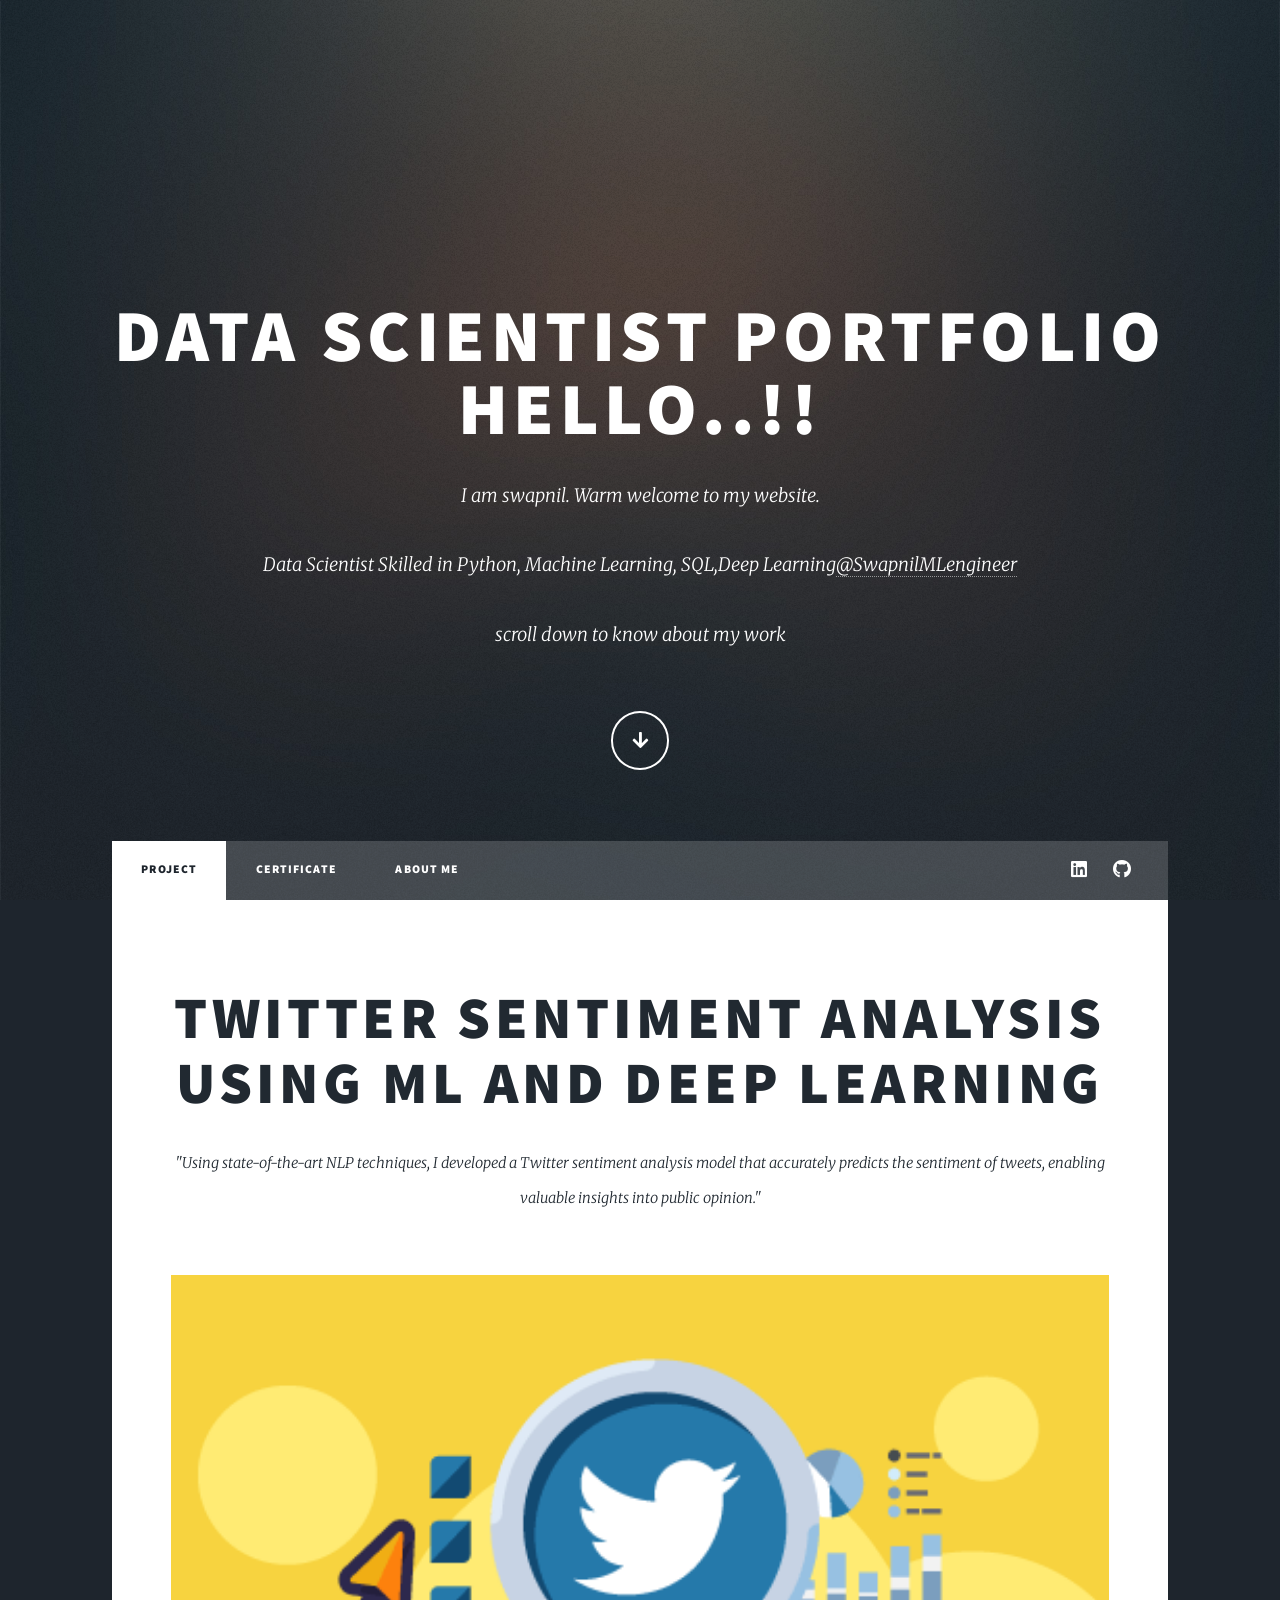
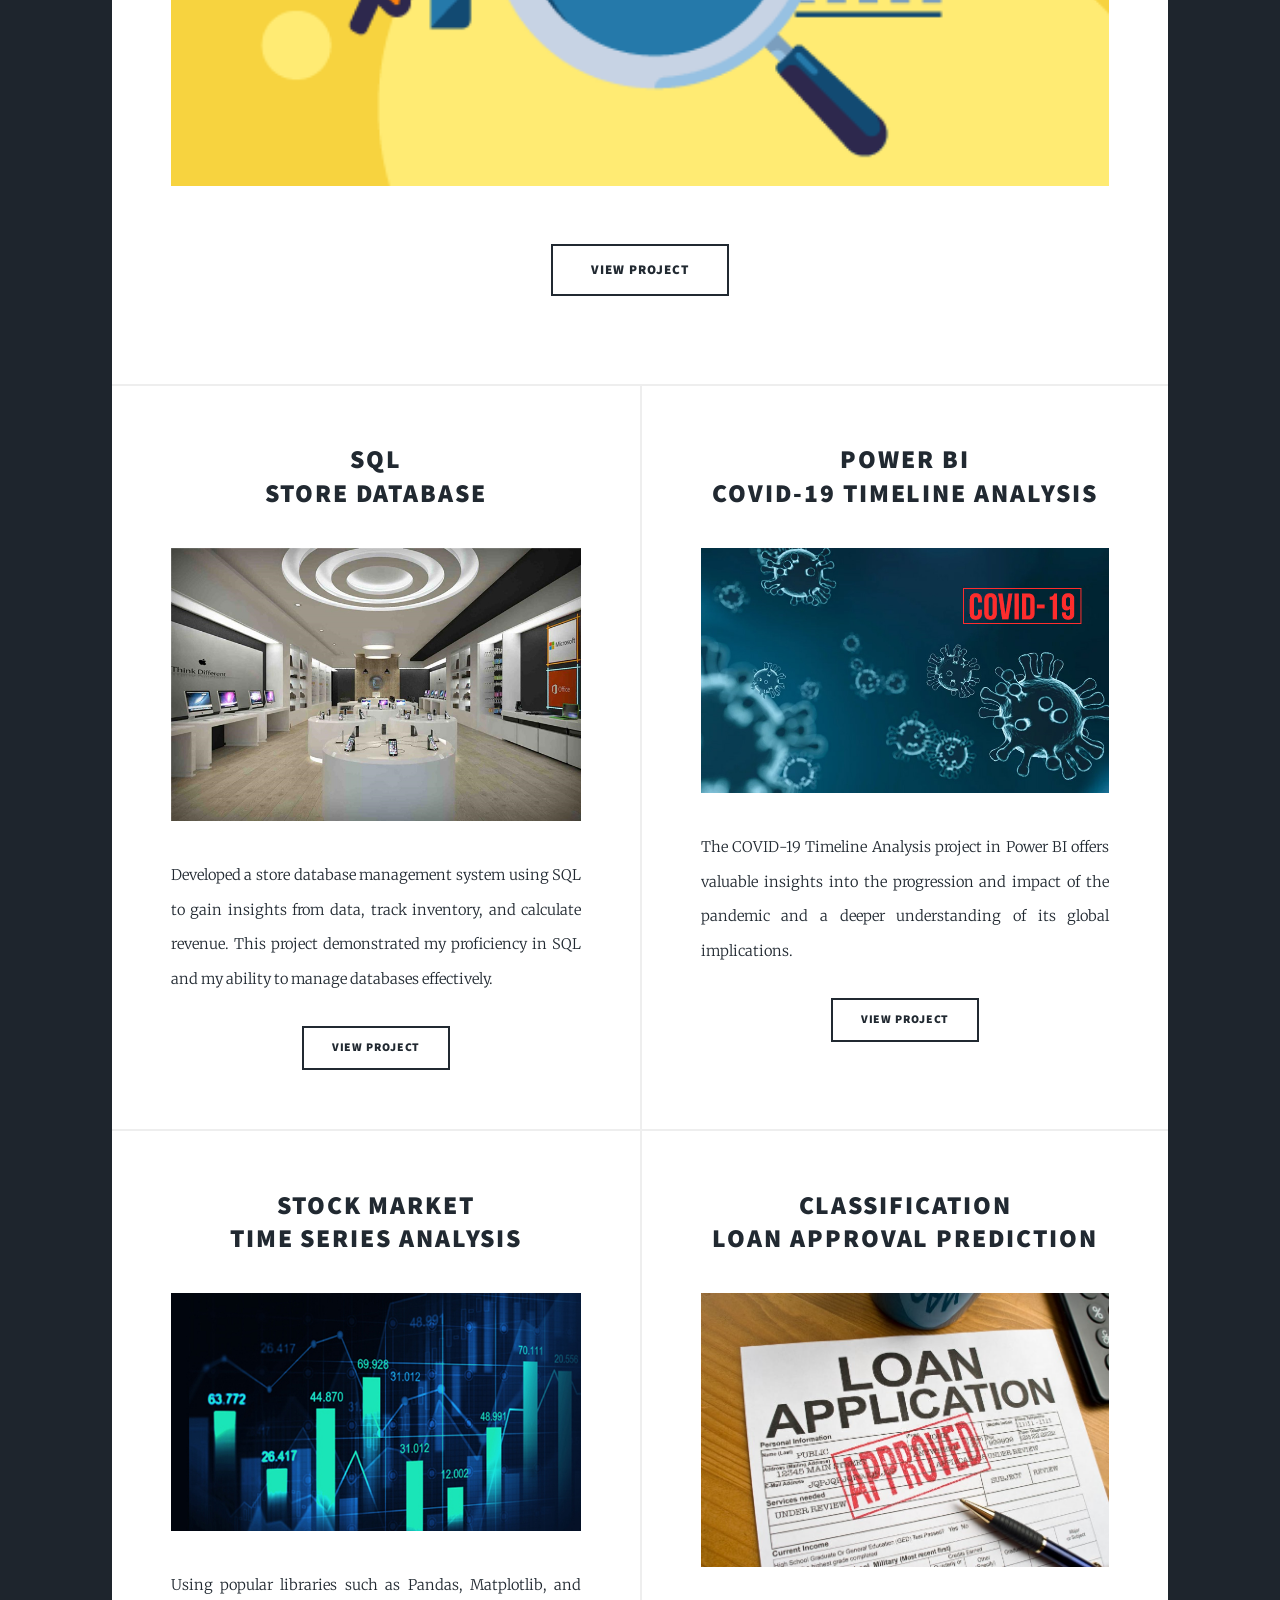
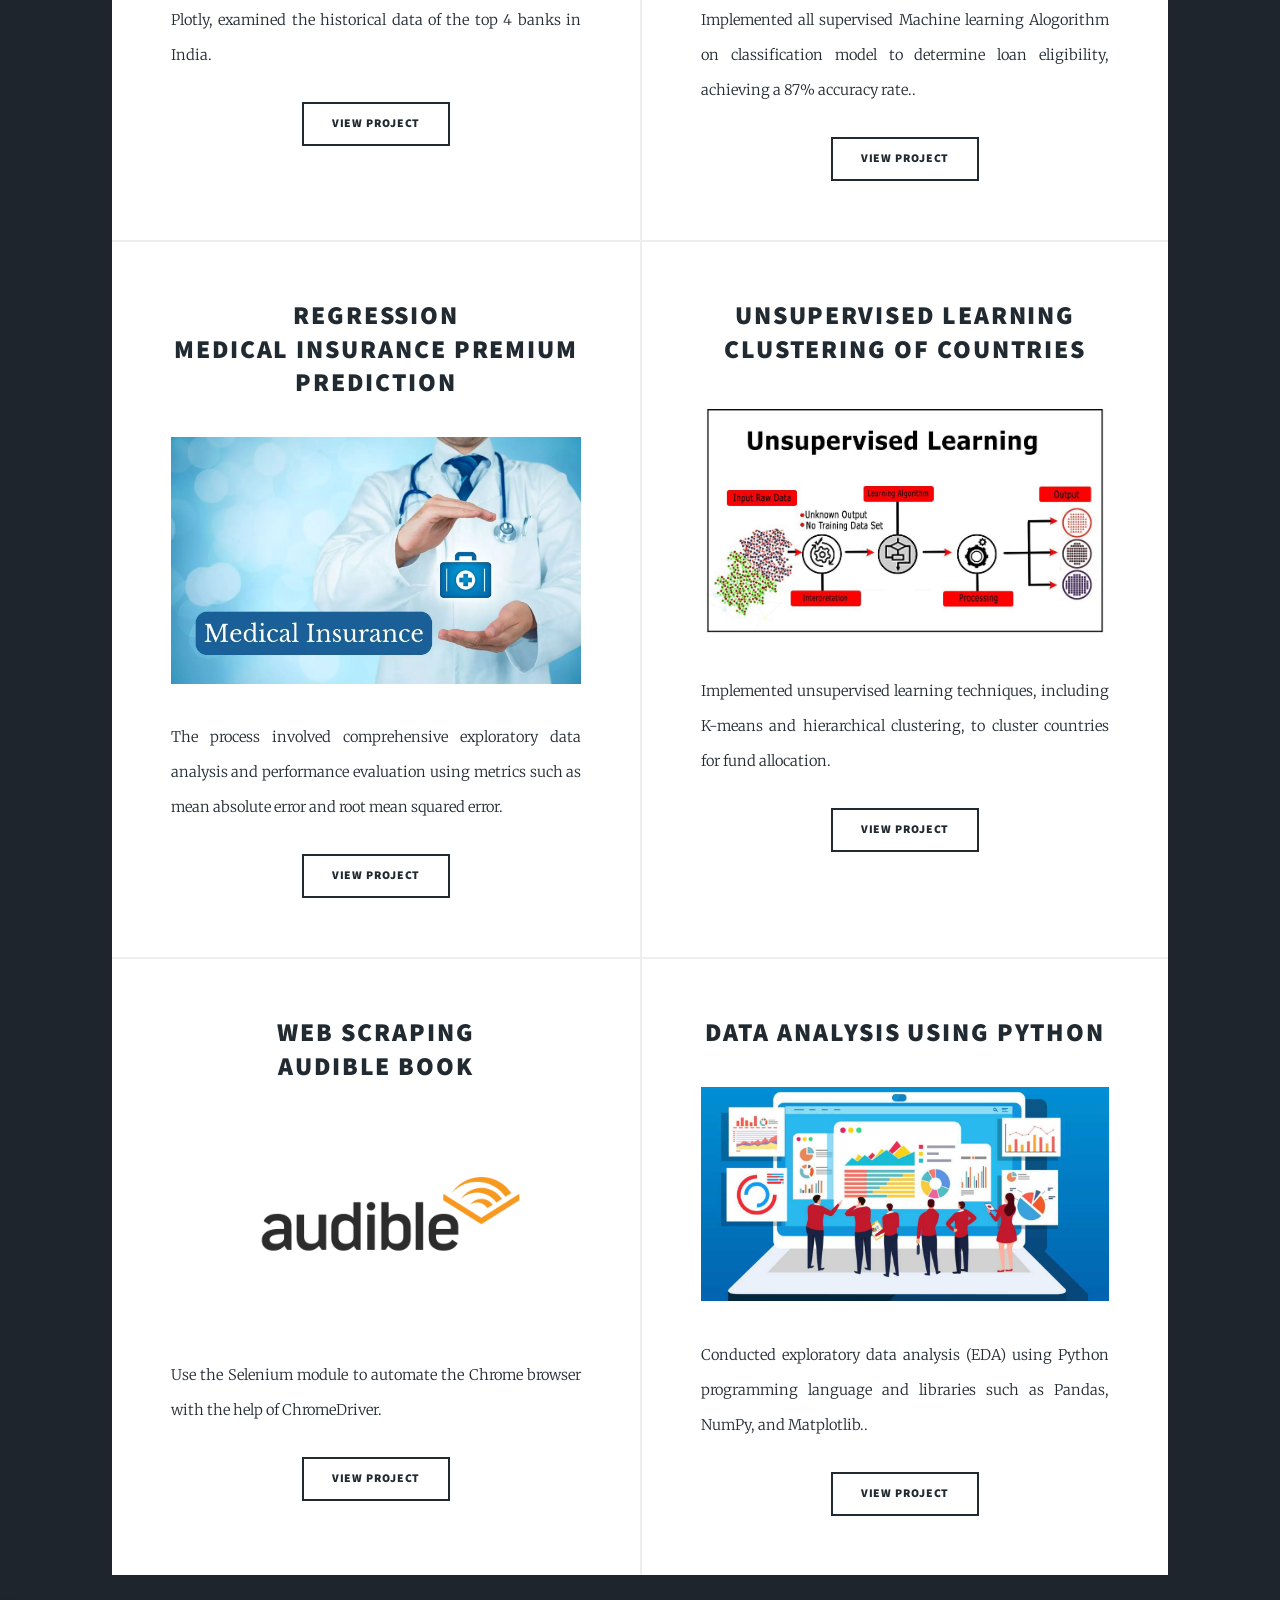
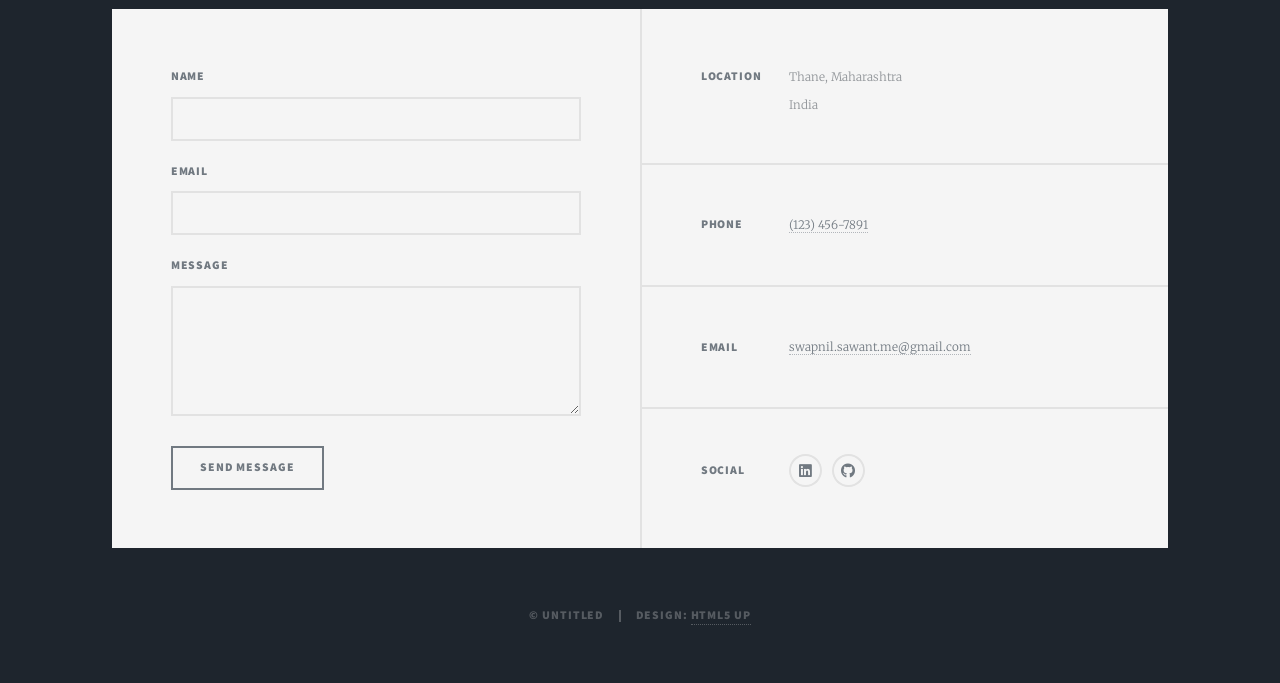
==== commit b3d618d6: "Update index.html" ====
--- a/index.html
+++ b/index.html
@@ -39,7 +39,7 @@
 						<ul class="links">
 							<li class="active"><a href="index.html">Project</a></li>
 							<li><a href="generic.html">Certificate</a></li>
-							<li><a href="elements.html">Inetenship</a></li>
+							<li><a href="elements.html">About me</a></li>
 						</ul>
 						<ul class="icons">
 							<li><a href="https://www.linkedin.com/in/swapnil-sawant-datascientist" class="icon brands alt fa-linkedin"><span class="label">linkedin</span></a></li>
@@ -247,4 +247,4 @@
 			<script src="assets/js/main.js"></script>
 
 	</body>
-</html>+</html>
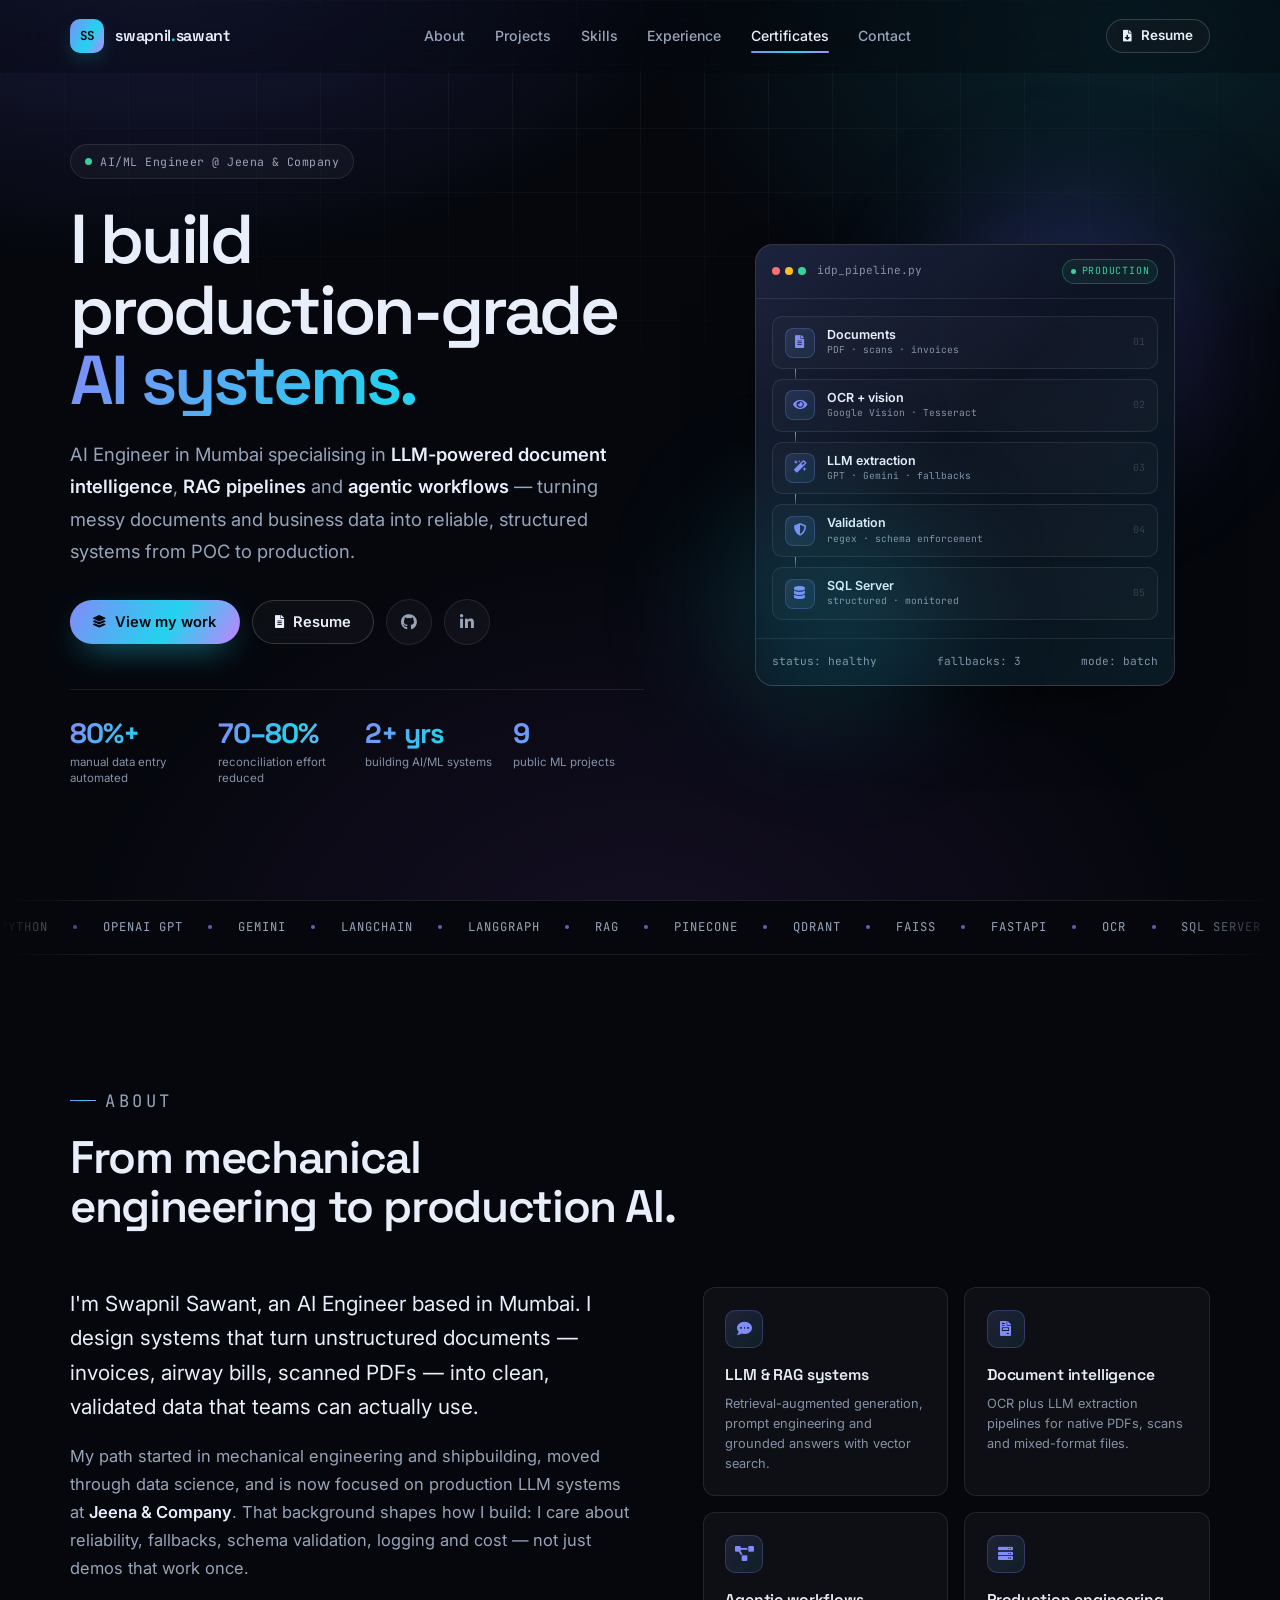
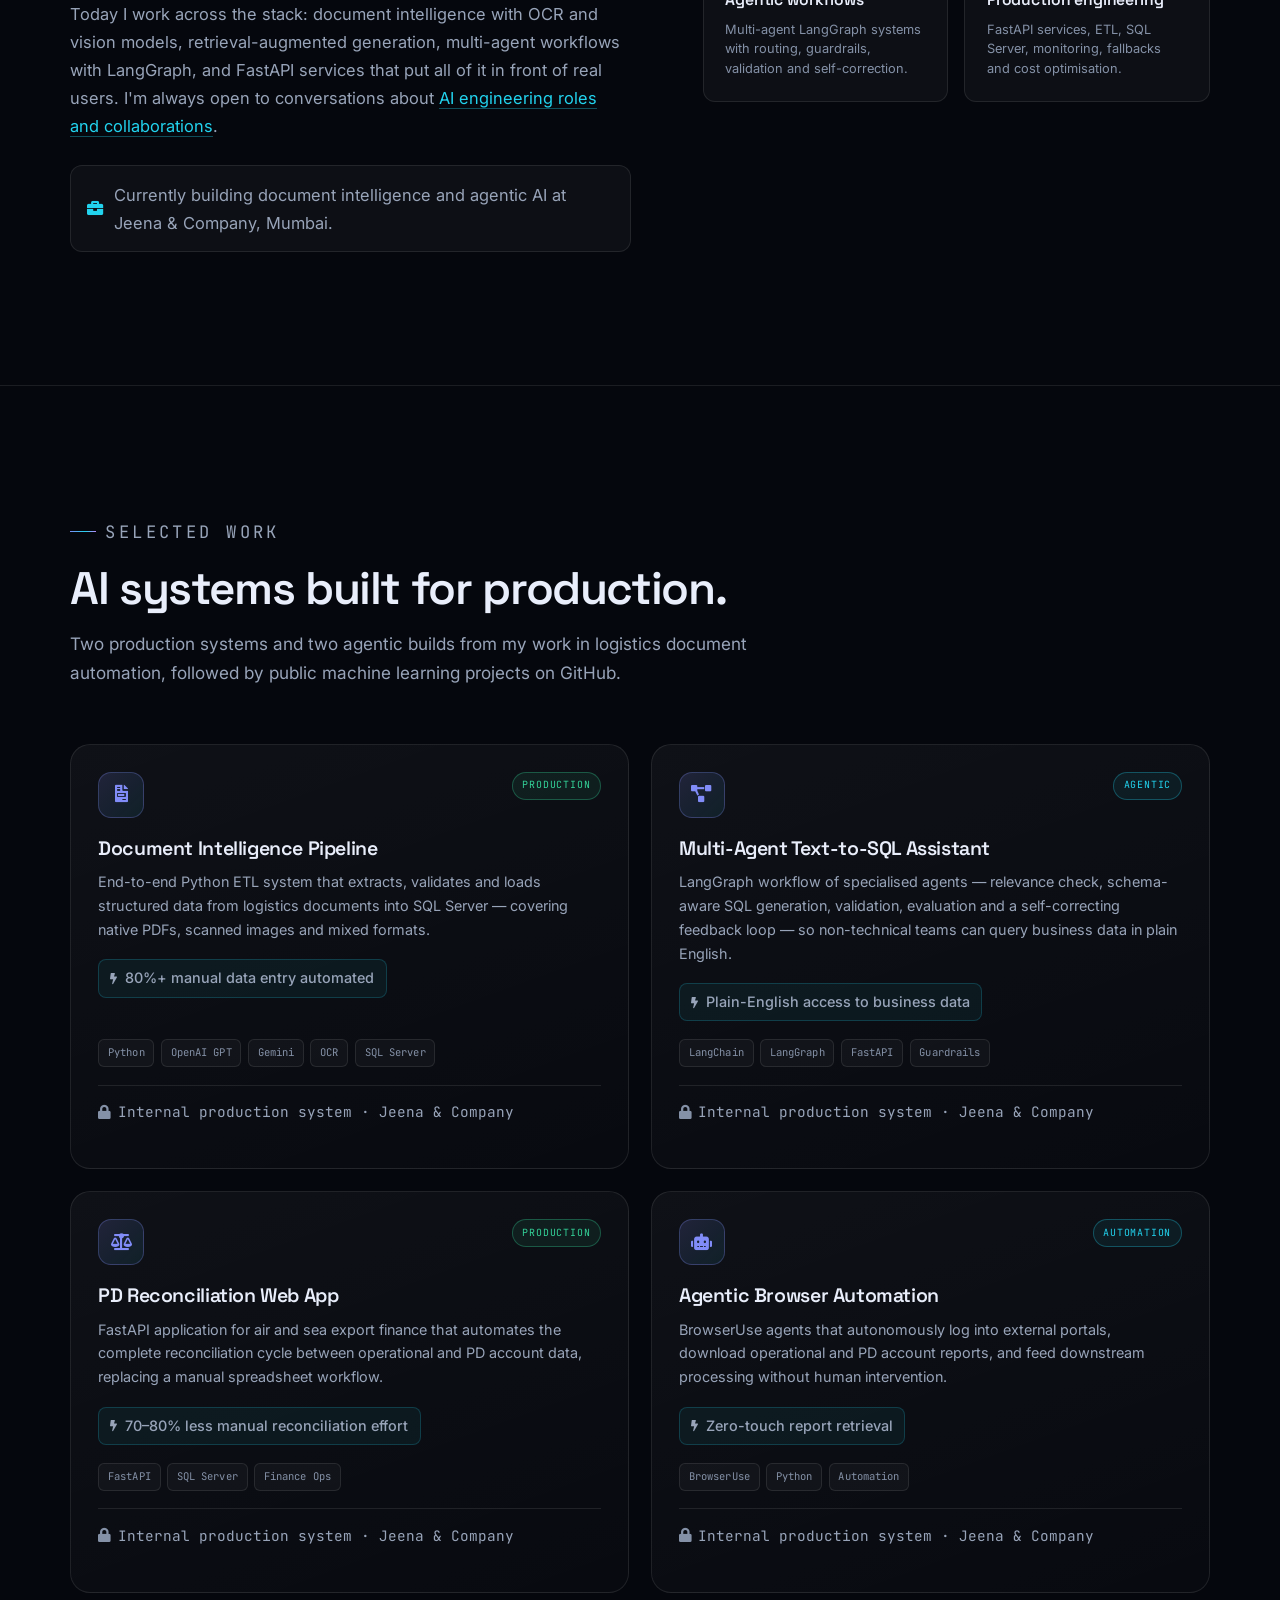
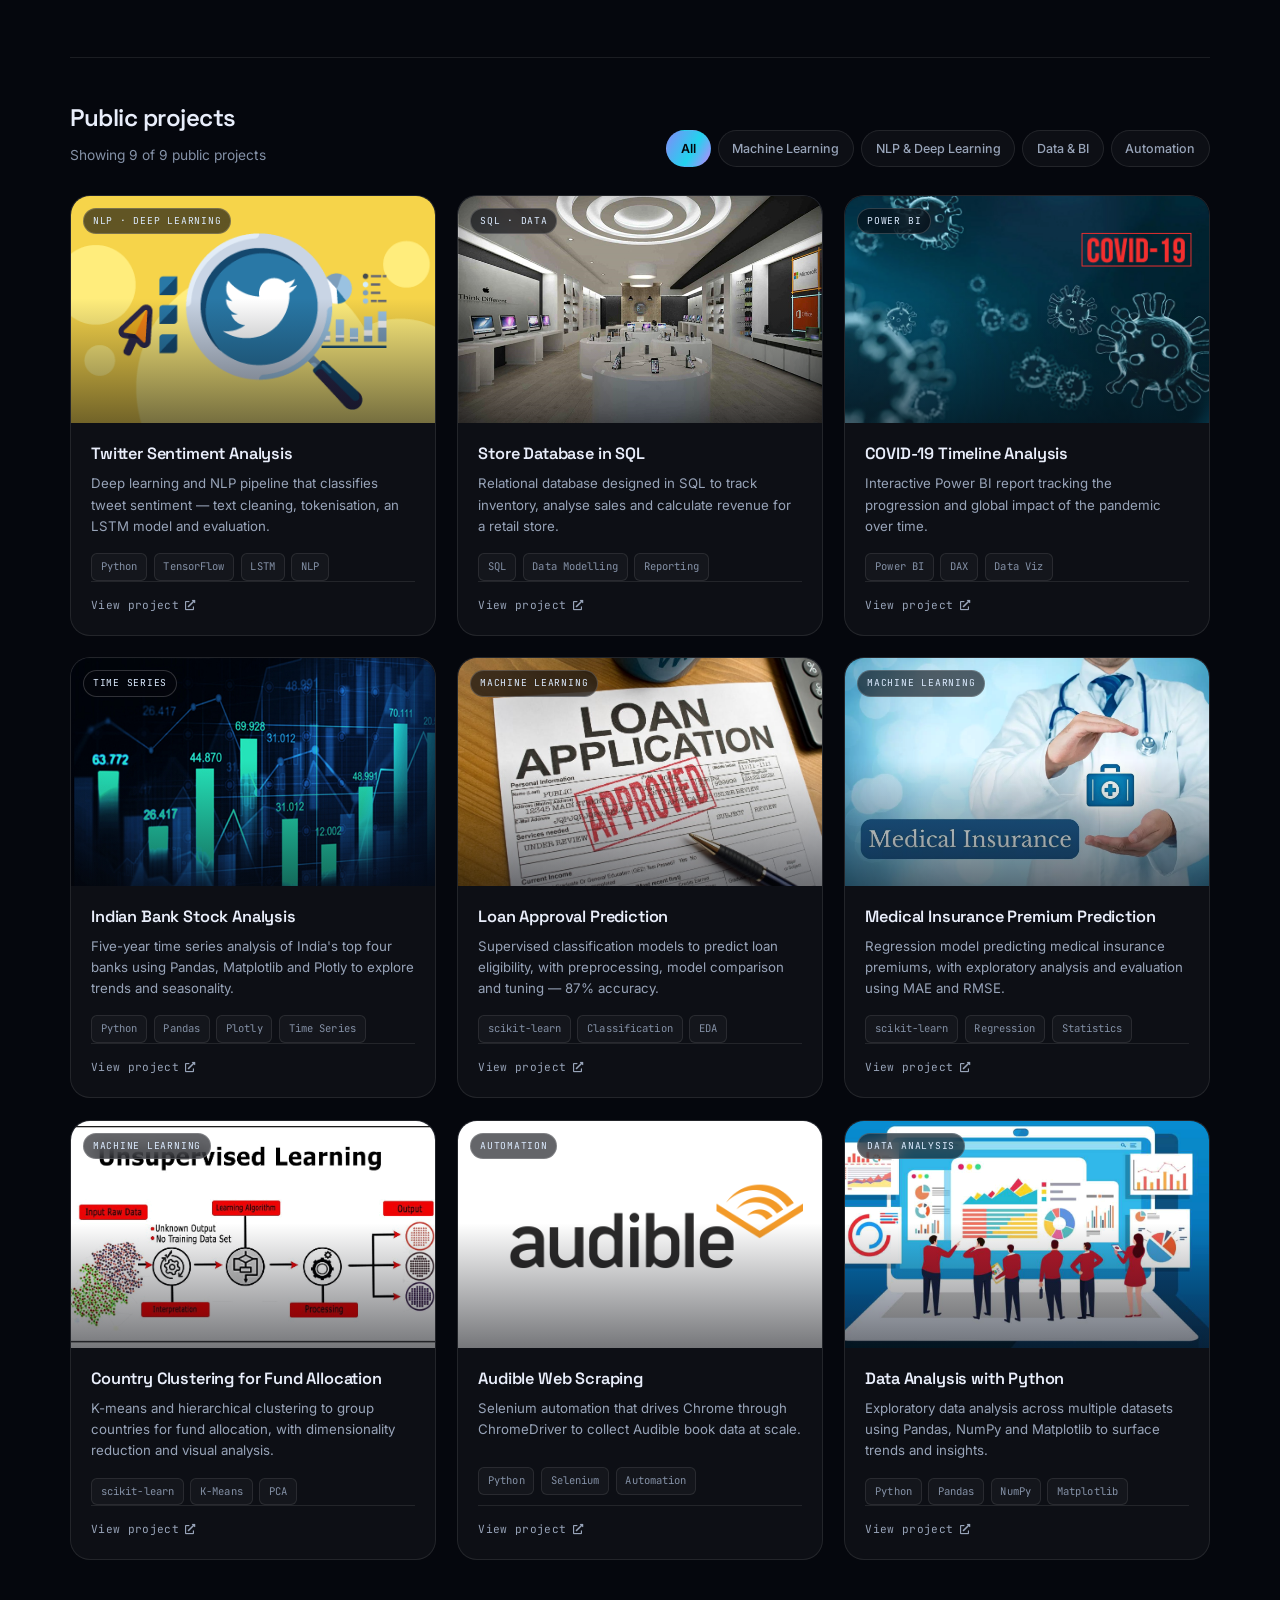
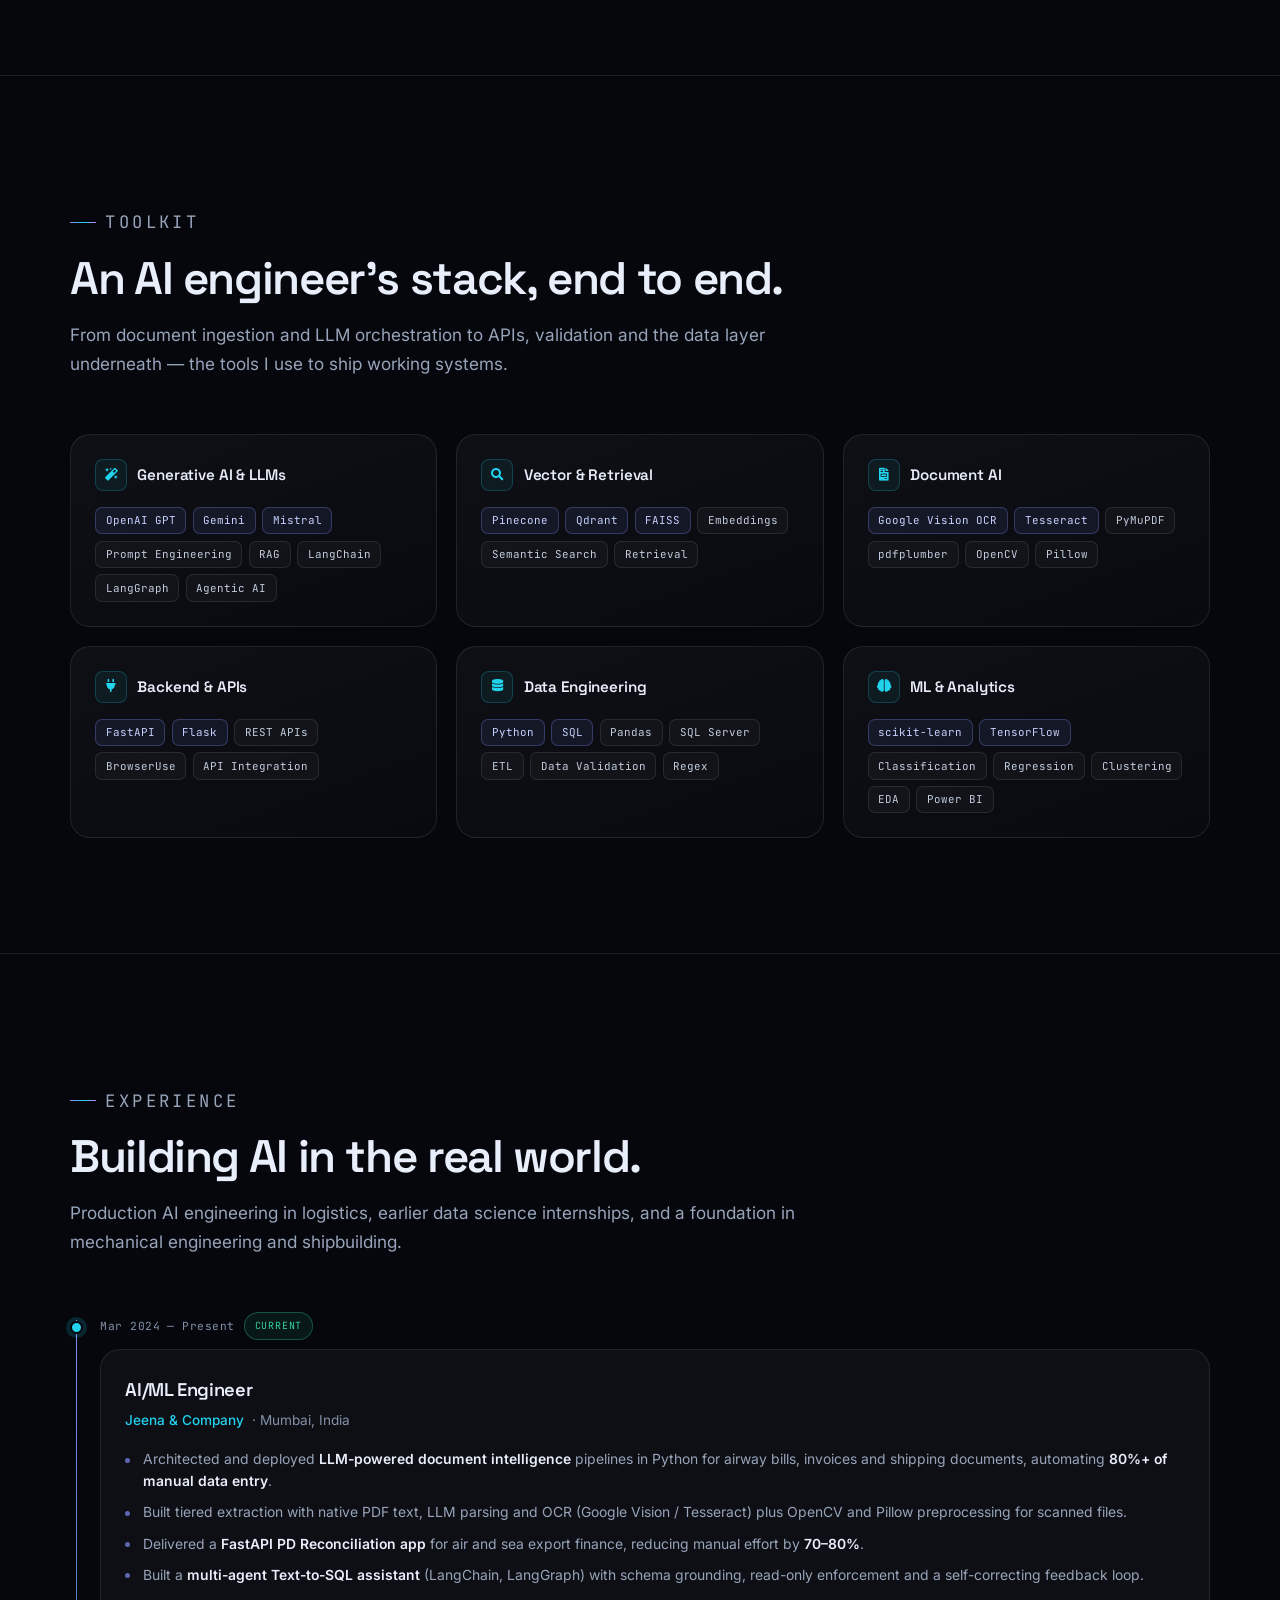
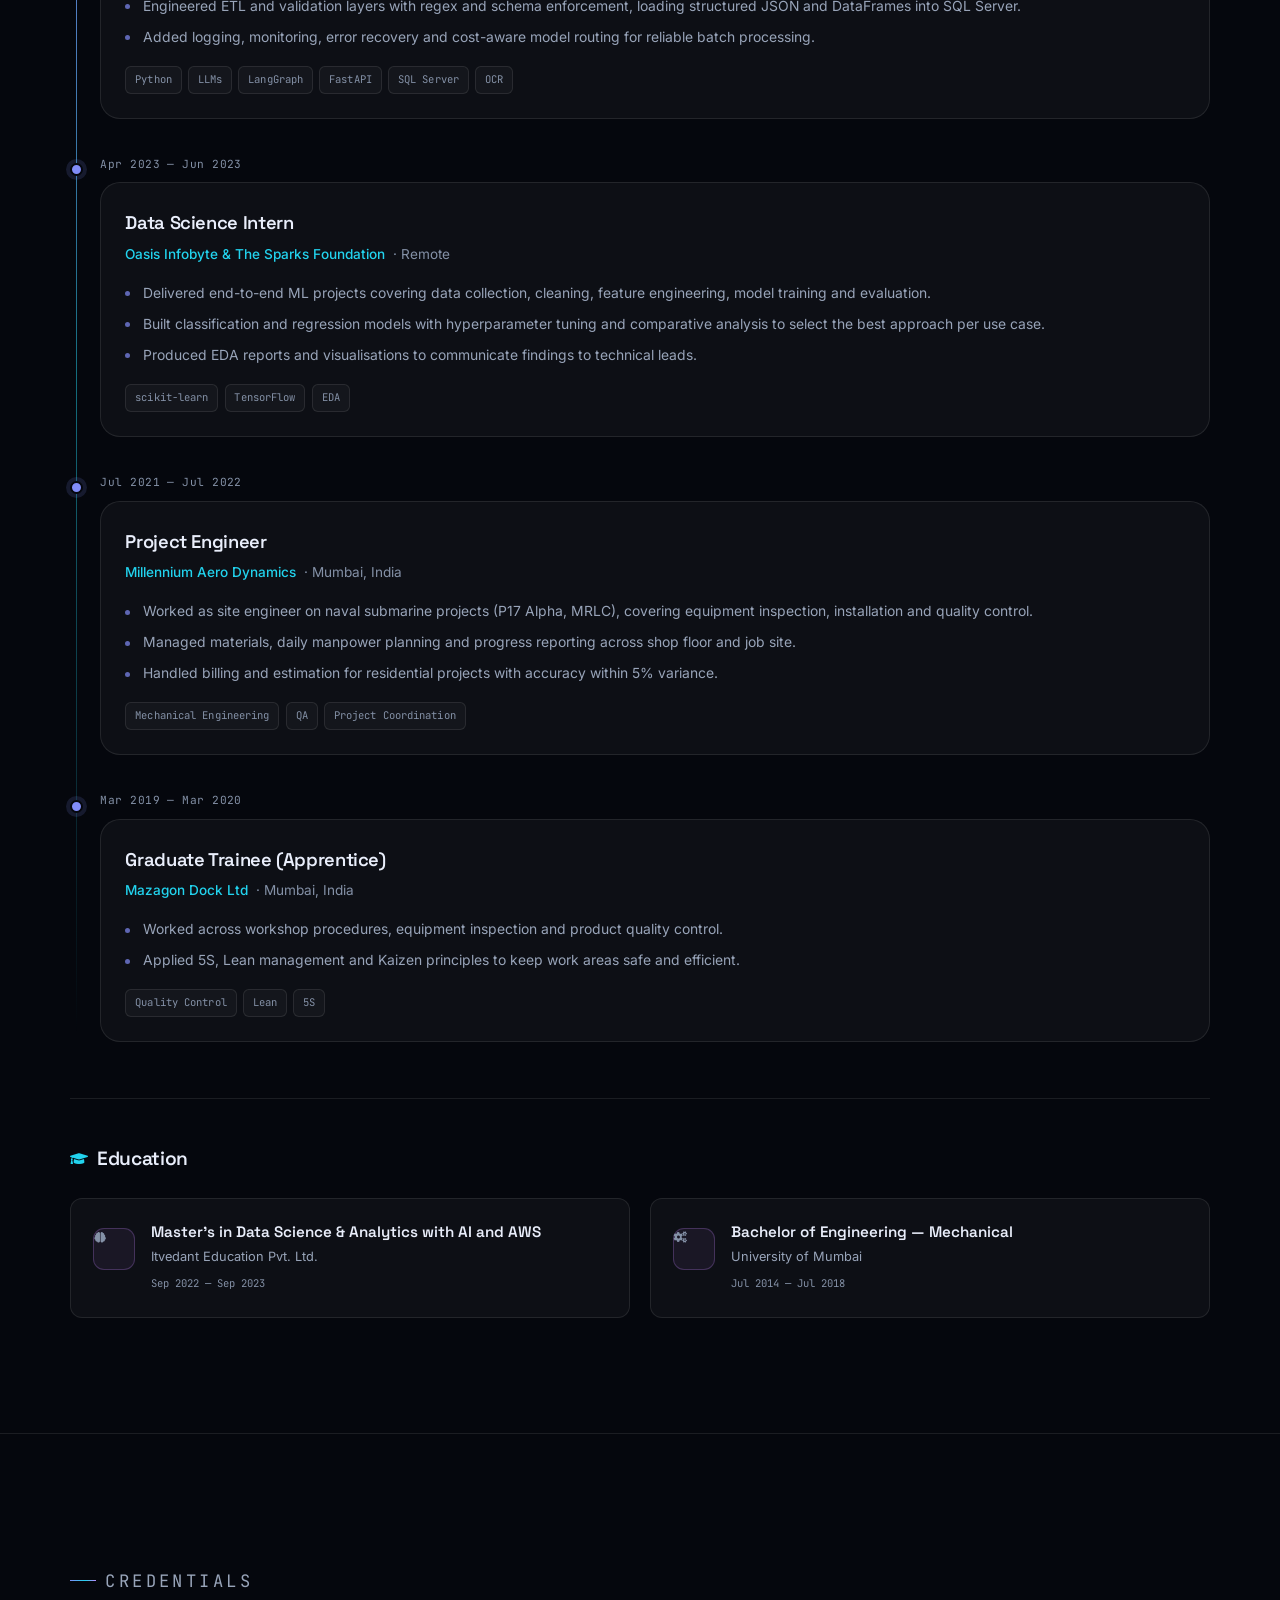
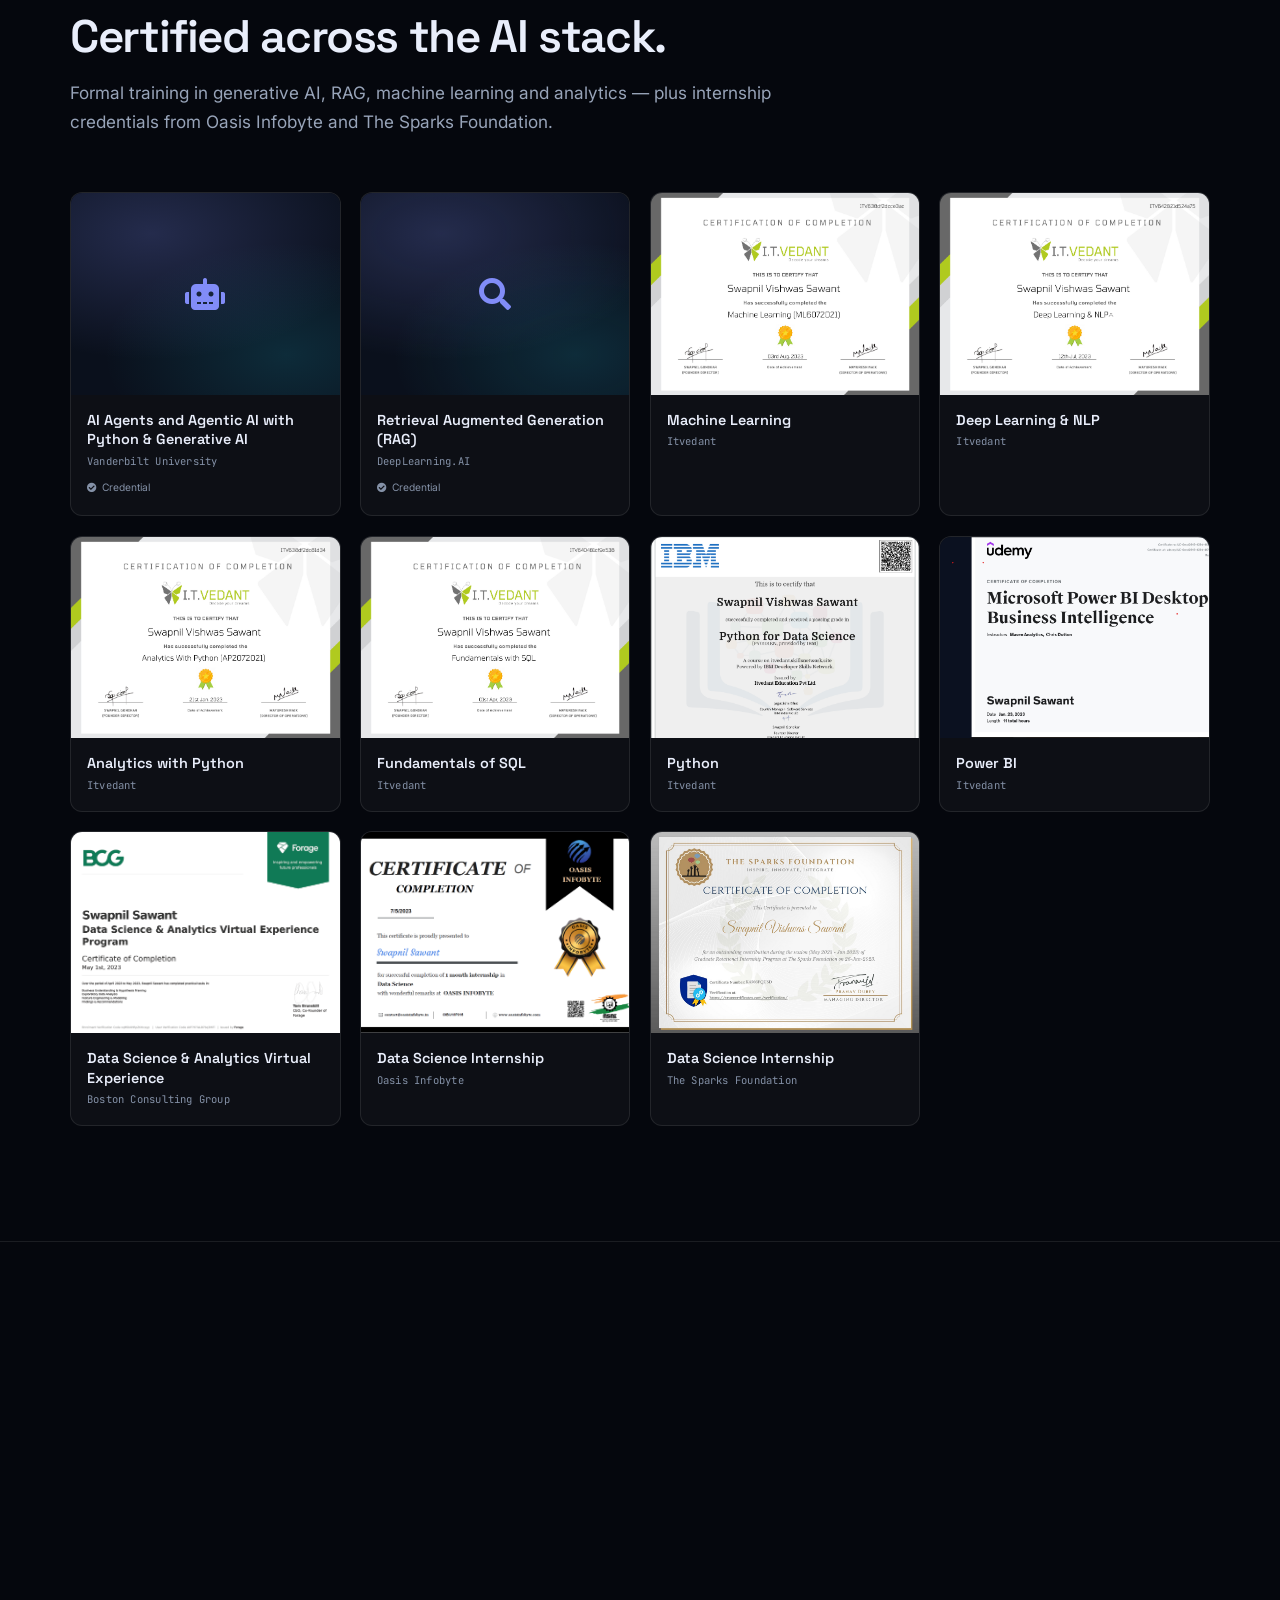
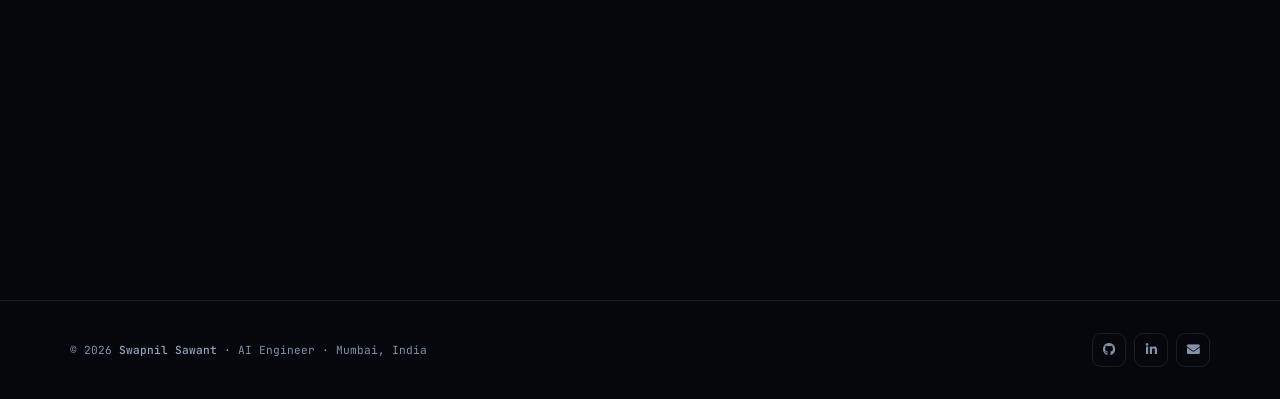
==== commit bd6ff398: "UP: Complete the commit message for your changes. Lines starting" ====
--- a/index.html
+++ b/index.html
@@ -1,250 +1,1087 @@
-<!DOCTYPE HTML>
-<!--
-	Massively by HTML5 UP
-	html5up.net | @ajlkn
-	Free for personal and commercial use under the CCA 3.0 license (html5up.net/license)
--->
-<html>
-	<head>
-		<title>Swapnil the MLengineer Portfolio</title>
-		<meta charset="utf-8" />
-		<meta name="viewport" content="width=device-width, initial-scale=1, user-scalable=no" />
-		<link rel="stylesheet" href="assets/css/main.css" />
-		<noscript><link rel="stylesheet" href="assets/css/noscript.css" /></noscript>
-	</head>
-	<body class="is-preload">
-
-		<!-- Wrapper -->
-			<div id="wrapper" class="fade-in">
-				<!-- <div style="background-color: teal;"> -->
-				<!-- Intro -->
-					<div id="intro">
-						<h1>Data Scientist Portfolio <br />
-							Hello..!!</h1>
-						<p>I am swapnil. Warm welcome to my website.</p>
-						<p>Data Scientist Skilled in Python, Machine Learning, SQL,Deep Learning<a href="https://www.linkedin.com/in/swapnil-scientist/">@SwapnilMLengineer</a>
-						<p>scroll down to know about my work</p></p>
-						<ul class="actions">
-							<li><a href="#header" class="button icon solid solo fa-arrow-down scrolly">Continue</a></li>
-						</ul>
-					</div>
-
-				<!-- Header -->
-					<header id="header">
-						<a href="index.html" class="logo">Data Scientist</a>
-					</header>
-
-				<!-- Nav -->
-					<nav id="nav">
-						<ul class="links">
-							<li class="active"><a href="index.html">Project</a></li>
-							<li><a href="generic.html">Certificate</a></li>
-							<li><a href="elements.html">About me</a></li>
-						</ul>
-						<ul class="icons">
-							<li><a href="https://www.linkedin.com/in/swapnil-sawant-datascientist" class="icon brands alt fa-linkedin"><span class="label">linkedin</span></a></li>
-								
-									<li><a href="https://github.com/SwapViSonu?tab=repositories" class="icon brands alt fa-github"><span class="label">GitHub</span></a></li>
-						</ul>
-					</nav>
-
-				<!-- Main -->
-					<div id="main">
-
-						<!-- Featured Post -->
-							<article class="post featured">
-								<header class="major">
-									
-									<h2><a href="https://github.com/SwapViSonu/Deep-Learning-and-NLP/blob/main/Twitter%20Sentiment%20Analysis/LSTM_Twitter_sentimental_analysis.ipynb">Twitter Sentiment Analysis Using ML and Deep Learning<br />
-									</a></h2>
-									<p>"Using state-of-the-art NLP techniques, I developed a Twitter sentiment analysis model that accurately predicts the sentiment of tweets, 
-										enabling valuable insights into public opinion."</p>
-								</header>
-								<a href="https://github.com/SwapViSonu/Deep-Learning-and-NLP/blob/main/Twitter%20Sentiment%20Analysis/LSTM_Twitter_sentimental_analysis.ipynb" class="image main"><img src="images/free-twitter-sentiment-analysis-tools-update-tile.png" alt="" /></a>
-								<ul class="actions special">
-									<li><a href="https://github.com/SwapViSonu/Deep-Learning-and-NLP/blob/main/Twitter%20Sentiment%20Analysis/LSTM_Twitter_sentimental_analysis.ipynb" class="button large">View Project</a></li>
-								</ul>
-							</article>
-
-						<!-- Posts -->
-							<section class="posts">
-								<article>
-									<header>
-										
-										<h2><a href="https://github.com/SwapViSonu/SQL-Project/blob/main/Store%20Database.pdf">SQL<br />
-										Store Database</a></h2>
-									</header>
-									<a href="https://github.com/SwapViSonu/SQL-Project/blob/main/Store%20Database.pdf" class="image fit"><img src="images/Store.jpg" alt="" /></a>
-									<p>Developed a store database management system using SQL to gain insights from data, track inventory, and calculate revenue. This project demonstrated my proficiency in SQL
-										and my ability to manage databases effectively.</p>
-									<ul class="actions special">
-										<li><a href="https://github.com/SwapViSonu/SQL-Project/blob/main/Store%20Database.pdf" class="button">View Project</a></li>
-									</ul>
-								</article>
-								<article>
-									<header>
-										
-										<h2><a href="https://github.com/SwapViSonu/The-Spark-Foundation--DataScience-Internship/blob/main/Task8-%20Timeline%20Covid19%20Analysis/covid-19powerbi.pdf">Power BI<br />
-										COVID-19 Timeline Analysis</a></h2>
-									</header>
-									<a href="https://github.com/SwapViSonu/The-Spark-Foundation--DataScience-Internship/blob/main/Task8-%20Timeline%20Covid19%20Analysis/covid-19powerbi.pdf" class="image fit"><img src="images/covid.jpg" alt="" /></a>
-									<p>The COVID-19 Timeline Analysis project in Power BI offers valuable insights into the progression and impact of the pandemic and a deeper understanding of its global implications.</p>
-									<ul class="actions special">
-										<li><a href="https://github.com/SwapViSonu/The-Spark-Foundation--DataScience-Internship/blob/main/Task8-%20Timeline%20Covid19%20Analysis/covid-19powerbi.pdf" class="button">View Project</a></li>
-									</ul>
-								</article>
-								<article>
-									<header>
-										
-										<h2><a href="https://github.com/SwapViSonu/Time-Series-Analysis/blob/main/TOP%20%204%20Indian%20Bank%20last%205%20year%20Stock%20Market%20Analysis.ipynb">Stock Market<br />
-										Time Series Analysis</a></h2>
-									</header>
-									<a href="https://github.com/SwapViSonu/Time-Series-Analysis/blob/main/TOP%20%204%20Indian%20Bank%20last%205%20year%20Stock%20Market%20Analysis.ipynb" class="image fit"><img src="images/stock.jpg" alt="" /></a>
-									<p>Using popular libraries such as Pandas, Matplotlib, and Plotly, examined the historical data of the top 4 banks in India.</p>
-									<ul class="actions special">
-										<li><a href="https://github.com/SwapViSonu/Time-Series-Analysis/blob/main/TOP%20%204%20Indian%20Bank%20last%205%20year%20Stock%20Market%20Analysis.ipynb" class="button">View Project</a></li>
-									</ul>
-								</article>
-								<article>
-									<header>
-									
-										<h2><a href="https://github.com/SwapViSonu/Machine-Learning-Project/blob/main/Loan%20Prediction%20Classifiction%20Project/Loan%20Prediction%20-%20final.ipynb">Classification<br />
-										Loan Approval prediction</a></h2>
-									</header>
-									<a href="https://github.com/SwapViSonu/Machine-Learning-Project/blob/main/Loan%20Prediction%20Classifiction%20Project/Loan%20Prediction%20-%20final.ipynb" class="image fit"><img src="images/loan1.jpg" alt="" /></a>
-									<p>Implemented all  supervised Machine learning Alogorithm on classification model to determine loan eligibility, achieving a 87% accuracy rate..</p>
-									<ul class="actions special">
-										<li><a href="https://github.com/SwapViSonu/Machine-Learning-Project/blob/main/Loan%20Prediction%20Classifiction%20Project/Loan%20Prediction%20-%20final.ipynb" class="button">View Project</a></li>
-									</ul>
-								</article>
-								<article>
-									<header>
-										
-										<h2><a href="https://github.com/SwapViSonu/Machine-Learning-Project/blob/main/Medical%20Insurance%20Regressor%20Model/Medical%20insurance%20premium%20prediction%20-%20Final.ipynb">Regression<br />
-											Medical insurance premium prediction</a></h2>
-									</header>
-									<a href="https://github.com/SwapViSonu/Machine-Learning-Project/blob/main/Medical%20Insurance%20Regressor%20Model/Medical%20insurance%20premium%20prediction%20-%20Final.ipynb" class="image fit"><img src="images/reg.jpg" alt="" /></a>
-									<p>The process involved comprehensive exploratory data analysis and performance evaluation using metrics such as mean absolute error and root mean squared error.</p>
-									<ul class="actions special">
-										<li><a href="https://github.com/SwapViSonu/Machine-Learning-Project/blob/main/Medical%20Insurance%20Regressor%20Model/Medical%20insurance%20premium%20prediction%20-%20Final.ipynb" class="button">View Project</a></li>
-									</ul>
-								</article>
-								<article>
-									<header>
-										<h2><a href="https://github.com/SwapViSonu/Machine-Learning-Project/blob/main/Unsupervised%20Learning/Unsupervised%20learning.ipynb">Unsupervised Learning<br />
-											Clustering of countries</a></h2>
-									</header>
-									<a href="https://github.com/SwapViSonu/Machine-Learning-Project/blob/main/Unsupervised%20Learning/Unsupervised%20learning.ipynb" class="image fit"><img src="images/unsuper.jpeg" alt="" /></a>
-									<p>Implemented unsupervised learning techniques, including K-means and hierarchical clustering, to cluster countries for fund allocation.</p>
-									<ul class="actions special">
-										<li><a href="https://github.com/SwapViSonu/Machine-Learning-Project/blob/main/Unsupervised%20Learning/Unsupervised%20learning.ipynb" class="button">View Project</a></li>
-									</ul>
-								</article>
-								<article>
-									<header>
-										<h2><a href="https://github.com/SwapViSonu/Projects-on-python-Module/blob/main/Selenium%20web%20Scraping%20Project%20on%20Audible%20Book.ipynb">Web Scraping<br />
-											Audible BOOK</a></h2>
-									</header>
-									<a href="https://github.com/SwapViSonu/Projects-on-python-Module/blob/main/Selenium%20web%20Scraping%20Project%20on%20Audible%20Book.ipynb" class="image fit"><img src="images/au.png" alt="" /></a>
-									<p>Use the Selenium module to automate the Chrome browser with the help of ChromeDriver.</p>
-									<ul class="actions special">
-										<li><a href="https://github.com/SwapViSonu/Projects-on-python-Module/blob/main/Selenium%20web%20Scraping%20Project%20on%20Audible%20Book.ipynb" class="button">View Project</a></li>
-									</ul>
-								</article>
-								<article>
-									<header>
-										<h2><a href="https://github.com/SwapViSonu/Data-Analysis">Data Analysis using Python<br />
-											</a></h2>
-									</header>
-									<a href="https://github.com/SwapViSonu/Data-Analysis" class="image fit"><img src="images/Data-Analysis.jpg" alt="" /></a>
-									<p>Conducted exploratory data analysis (EDA)  using Python programming language and libraries such as Pandas, NumPy, and Matplotlib..</p>
-									<ul class="actions special">
-										<li><a href="https://github.com/SwapViSonu/Data-Analysis" class="button">View Project</a></li>
-									</ul>
-								</article>
-
-							</section>
-
-						<!-- Footer -->
-							<!-- <footer>
-								<div class="pagination">
-									<!--<a href="#" class="previous">Prev</a>-->
-									<!-- <a href="#" class="page active">1</a>
-									<a href="#" class="page">2</a>
-									<a href="#" class="page">3</a>
-									<span class="extra">&hellip;</span>
-									<a href="#" class="page">8</a>
-									<a href="#" class="page">9</a>
-									<a href="#" class="page">10</a>
-									<a href="#" class="next">Next</a> -->
-								</div>
-							</footer> -->
-
-					</div>
-
-				<!-- Footer -->
-					<footer id="footer">
-						<section>
-							<form method="post" action="#">
-								<div class="fields">
-									<div class="field">
-										<label for="name">Name</label>
-										<input type="text" name="name" id="name" />
-									</div>
-									<div class="field">
-										<label for="email">Email</label>
-										<input type="text" name="email" id="email" />
-									</div>
-									<div class="field">
-										<label for="message">Message</label>
-										<textarea name="message" id="message" rows="3"></textarea>
-									</div>
-								</div>
-								<ul class="actions">
-									<li><input type="submit" value="Send Message" /></li>
-								</ul>
-							</form>
-						</section>
-						<section class="split contact">
-							<section class="alt">
-								<h3>Location</h3>
-								<p>Thane, Maharashtra<br />
-								India</p>
-							</section>
-							<section>
-								<h3>Phone</h3>
-								<p><a href="#">(123) 456-7891</a></p>
-							</section>
-							<section>
-								<h3>Email</h3>
-								<p><a href="#">swapnil.sawant.me@gmail.com</a></p>
-							</section>
-							<section>
-								<h3>Social</h3>
-								<ul class="icons alt">
-									<li><a href="https://www.linkedin.com/in/swapnil-sawant-datascientist" class="icon brands alt fa-linkedin"><span class="label">linkedin</span></a></li>
-								
-									<li><a href="https://github.com/SwapViSonu?tab=repositories" class="icon brands alt fa-github"><span class="label">GitHub</span></a></li>
-								</ul>
-							</section>
-						</section>
-					</footer>
-
-				<!-- Copyright -->
-					<div id="copyright">
-						<ul><li>&copy; Untitled</li><li>Design: <a href="https://html5up.net">HTML5 UP</a></li></ul>
-					</div>
-
-			</div>
-
-		<!-- Scripts -->
-			<script src="assets/js/jquery.min.js"></script>
-			<script src="assets/js/jquery.scrollex.min.js"></script>
-			<script src="assets/js/jquery.scrolly.min.js"></script>
-			<script src="assets/js/browser.min.js"></script>
-			<script src="assets/js/breakpoints.min.js"></script>
-			<script src="assets/js/util.js"></script>
-			<script src="assets/js/main.js"></script>
-
-	</body>
-</html>
+<!DOCTYPE html>
+<html lang="en">
+<head>
+  <meta charset="utf-8">
+  <meta name="viewport" content="width=device-width, initial-scale=1">
+  <title>Swapnil Sawant — AI Engineer | LLM, RAG &amp; Document Intelligence</title>
+  <meta name="description" content="Swapnil Sawant is an AI Engineer in Mumbai building production-grade LLM systems: document intelligence, RAG pipelines, agentic workflows and FastAPI services.">
+  <meta name="author" content="Swapnil Sawant">
+  <meta name="theme-color" content="#05070d">
+  <link rel="canonical" href="https://swapnilmleengineer.github.io/">
+
+  <!-- Open Graph -->
+  <meta property="og:type" content="website">
+  <meta property="og:title" content="Swapnil Sawant — AI Engineer">
+  <meta property="og:description" content="Production-grade AI systems: LLM document intelligence, RAG pipelines, agentic workflows and backend engineering.">
+  <meta property="og:url" content="https://swapnilmleengineer.github.io/">
+  <meta property="og:image" content="https://swapnilmleengineer.github.io/images/bg.jpg">
+  <meta name="twitter:card" content="summary_large_image">
+  <meta name="twitter:title" content="Swapnil Sawant — AI Engineer">
+  <meta name="twitter:description" content="Production-grade AI systems: LLM document intelligence, RAG pipelines and agentic workflows.">
+
+  <link rel="icon" href="data:image/svg+xml,%3Csvg xmlns='http://www.w3.org/2000/svg' viewBox='0 0 64 64'%3E%3Cdefs%3E%3ClinearGradient id='g' x1='0' y1='0' x2='1' y2='1'%3E%3Cstop stop-color='%23818cf8'/%3E%3Cstop offset='1' stop-color='%2322d3ee'/%3E%3C/linearGradient%3E%3C/defs%3E%3Crect width='64' height='64' rx='14' fill='url(%23g)'/%3E%3Ctext x='32' y='44' font-family='monospace' font-size='27' font-weight='700' text-anchor='middle' fill='%2304070d'%3ESS%3C/text%3E%3C/svg%3E">
+
+  <link rel="preconnect" href="https://fonts.googleapis.com">
+  <link rel="preconnect" href="https://fonts.gstatic.com" crossorigin>
+  <link href="https://fonts.googleapis.com/css2?family=Inter:wght@400;500;600&family=JetBrains+Mono:wght@400;500&family=Space+Grotesk:wght@500;600;700&display=swap" rel="stylesheet">
+  <link rel="stylesheet" href="assets/css/fontawesome-all.min.css">
+  <link rel="stylesheet" href="assets/css/portfolio.css">
+  <noscript><style>[data-reveal]{opacity:1 !important;transform:none !important}</style></noscript>
+
+  <script type="application/ld+json">
+  {
+    "@context": "https://schema.org",
+    "@type": "Person",
+    "name": "Swapnil Sawant",
+    "jobTitle": "AI Engineer",
+    "email": "mailto:swapnil.sawant.me@gmail.com",
+    "telephone": "+91-7738317675",
+    "url": "https://swapnilmleengineer.github.io/",
+    "sameAs": [
+      "https://www.linkedin.com/in/swapnil-scientist/",
+      "https://github.com/SwapViSonu"
+    ],
+    "address": {
+      "@type": "PostalAddress",
+      "addressLocality": "Mumbai",
+      "addressRegion": "Maharashtra",
+      "addressCountry": "IN"
+    },
+    "worksFor": { "@type": "Organization", "name": "Jeena & Company" },
+    "alumniOf": [
+      { "@type": "EducationalOrganization", "name": "Itvedant Education" },
+      { "@type": "CollegeOrUniversity", "name": "University of Mumbai" }
+    ]
+  }
+  </script>
+</head>
+<body>
+  <a class="skip-link" href="#main">Skip to content</a>
+  <div class="bg-grid" aria-hidden="true"></div>
+
+  <!-- Header -->
+  <header class="site-header">
+    <div class="container nav-wrap">
+      <a class="brand" href="#top">
+        <span class="brand-mark" aria-hidden="true">SS</span>
+        <span>swapnil<span class="dot">.</span>sawant</span>
+      </a>
+
+      <nav class="nav-links" id="primary-nav" aria-label="Primary">
+        <a href="#about">About</a>
+        <a href="#projects">Projects</a>
+        <a href="#skills">Skills</a>
+        <a href="#experience">Experience</a>
+        <a href="#certificates">Certificates</a>
+        <a href="#contact">Contact</a>
+      </nav>
+
+      <div class="nav-actions">
+        <a class="btn btn-ghost btn-sm" href="resume.html">
+          <i class="fas fa-file-download" aria-hidden="true"></i> Resume
+        </a>
+        <button class="nav-toggle" type="button" aria-label="Toggle navigation" aria-controls="primary-nav" aria-expanded="false">
+          <i class="fas fa-bars" aria-hidden="true"></i>
+        </button>
+      </div>
+    </div>
+  </header>
+
+  <main id="main">
+    <!-- Hero -->
+    <section class="hero" id="top">
+      <div class="container hero-grid">
+        <div class="hero-copy">
+          <p class="hero-status">
+            <span class="pulse" aria-hidden="true"></span>
+            AI/ML Engineer @ Jeena &amp; Company
+          </p>
+
+          <h1>
+            <span class="line">I build production-grade</span>
+            <span class="line gradient-text">AI systems.</span>
+          </h1>
+
+          <p class="hero-lead">
+            AI Engineer in Mumbai specialising in <strong>LLM-powered document intelligence</strong>,
+            <strong>RAG pipelines</strong> and <strong>agentic workflows</strong> — turning messy
+            documents and business data into reliable, structured systems from POC to production.
+          </p>
+
+          <div class="hero-cta">
+            <a class="btn btn-primary" href="#projects">
+              <i class="fas fa-layer-group" aria-hidden="true"></i> View my work
+            </a>
+            <a class="btn btn-ghost" href="resume.html">
+              <i class="fas fa-file-alt" aria-hidden="true"></i> Resume
+            </a>
+            <a class="icon-btn" href="https://github.com/SwapViSonu" target="_blank" rel="noopener" aria-label="GitHub profile">
+              <i class="fab fa-github" aria-hidden="true"></i>
+            </a>
+            <a class="icon-btn" href="https://www.linkedin.com/in/swapnil-scientist/" target="_blank" rel="noopener" aria-label="LinkedIn profile">
+              <i class="fab fa-linkedin-in" aria-hidden="true"></i>
+            </a>
+          </div>
+
+          <div class="hero-stats">
+            <div class="stat">
+              <strong>80%+</strong>
+              <span>manual data entry automated</span>
+            </div>
+            <div class="stat">
+              <strong>70–80%</strong>
+              <span>reconciliation effort reduced</span>
+            </div>
+            <div class="stat">
+              <strong>2+ yrs</strong>
+              <span>building AI/ML systems</span>
+            </div>
+            <div class="stat">
+              <strong>9</strong>
+              <span>public ML projects</span>
+            </div>
+          </div>
+        </div>
+
+        <div class="hero-visual" aria-hidden="true">
+          <div class="system-card">
+            <div class="system-head">
+              <span class="dot-row"><i></i><i></i><i></i></span>
+              <span>idp_pipeline.py</span>
+              <span class="status-pill">production</span>
+            </div>
+
+            <div class="pipeline">
+              <div class="pipe-step">
+                <i class="fas fa-file-alt"></i>
+                <div>
+                  <strong>Documents</strong>
+                  <span>PDF · scans · invoices</span>
+                </div>
+                <em>01</em>
+              </div>
+              <div class="pipe-line"></div>
+
+              <div class="pipe-step">
+                <i class="fas fa-eye"></i>
+                <div>
+                  <strong>OCR + vision</strong>
+                  <span>Google Vision · Tesseract</span>
+                </div>
+                <em>02</em>
+              </div>
+              <div class="pipe-line"></div>
+
+              <div class="pipe-step">
+                <i class="fas fa-magic"></i>
+                <div>
+                  <strong>LLM extraction</strong>
+                  <span>GPT · Gemini · fallbacks</span>
+                </div>
+                <em>03</em>
+              </div>
+              <div class="pipe-line"></div>
+
+              <div class="pipe-step">
+                <i class="fas fa-shield-alt"></i>
+                <div>
+                  <strong>Validation</strong>
+                  <span>regex · schema enforcement</span>
+                </div>
+                <em>04</em>
+              </div>
+              <div class="pipe-line"></div>
+
+              <div class="pipe-step">
+                <i class="fas fa-database"></i>
+                <div>
+                  <strong>SQL Server</strong>
+                  <span>structured · monitored</span>
+                </div>
+                <em>05</em>
+              </div>
+            </div>
+
+            <div class="system-foot">
+              <span>status: healthy</span>
+              <span>fallbacks: 3</span>
+              <span>mode: batch</span>
+            </div>
+          </div>
+        </div>
+      </div>
+    </section>
+
+    <!-- Tech marquee -->
+    <div class="marquee" aria-label="Core technologies">
+      <div class="marquee-track">
+        <div class="marquee-group">
+          <span class="marquee-item">Python</span>
+          <span class="marquee-item">OpenAI GPT</span>
+          <span class="marquee-item">Gemini</span>
+          <span class="marquee-item">LangChain</span>
+          <span class="marquee-item">LangGraph</span>
+          <span class="marquee-item">RAG</span>
+          <span class="marquee-item">Pinecone</span>
+          <span class="marquee-item">Qdrant</span>
+          <span class="marquee-item">FAISS</span>
+          <span class="marquee-item">FastAPI</span>
+          <span class="marquee-item">OCR</span>
+          <span class="marquee-item">SQL Server</span>
+          <span class="marquee-item">PyMuPDF</span>
+          <span class="marquee-item">OpenCV</span>
+          <span class="marquee-item">scikit-learn</span>
+          <span class="marquee-item">TensorFlow</span>
+        </div>
+        <div class="marquee-group" aria-hidden="true">
+          <span class="marquee-item">Python</span>
+          <span class="marquee-item">OpenAI GPT</span>
+          <span class="marquee-item">Gemini</span>
+          <span class="marquee-item">LangChain</span>
+          <span class="marquee-item">LangGraph</span>
+          <span class="marquee-item">RAG</span>
+          <span class="marquee-item">Pinecone</span>
+          <span class="marquee-item">Qdrant</span>
+          <span class="marquee-item">FAISS</span>
+          <span class="marquee-item">FastAPI</span>
+          <span class="marquee-item">OCR</span>
+          <span class="marquee-item">SQL Server</span>
+          <span class="marquee-item">PyMuPDF</span>
+          <span class="marquee-item">OpenCV</span>
+          <span class="marquee-item">scikit-learn</span>
+          <span class="marquee-item">TensorFlow</span>
+        </div>
+      </div>
+    </div>
+
+    <!-- About -->
+    <section class="section" id="about">
+      <div class="container">
+        <div class="section-head" data-reveal>
+          <p class="eyebrow">About</p>
+          <h2>From mechanical engineering to production AI.</h2>
+        </div>
+
+        <div class="about-grid">
+          <div class="about-copy" data-reveal>
+            <p>
+              I'm Swapnil Sawant, an AI Engineer based in Mumbai. I design systems that turn
+              unstructured documents — invoices, airway bills, scanned PDFs — into clean,
+              validated data that teams can actually use.
+            </p>
+            <p>
+              My path started in mechanical engineering and shipbuilding, moved through data
+              science, and is now focused on production LLM systems at
+              <strong>Jeena &amp; Company</strong>. That background shapes how I build:
+              I care about reliability, fallbacks, schema validation, logging and cost — not
+              just demos that work once.
+            </p>
+            <p>
+              Today I work across the stack: document intelligence with OCR and vision models,
+              retrieval-augmented generation, multi-agent workflows with LangGraph, and FastAPI
+              services that put all of it in front of real users. I'm always open to
+              conversations about <a class="inline-link" href="#contact">AI engineering roles and collaborations</a>.
+            </p>
+            <p class="about-note">
+              <i class="fas fa-briefcase" aria-hidden="true"></i>
+              Currently building document intelligence and agentic AI at Jeena &amp; Company, Mumbai.
+            </p>
+          </div>
+
+          <div class="focus-grid" data-reveal>
+            <article class="focus-card">
+              <i class="fas fa-comment-dots" aria-hidden="true"></i>
+              <h3>LLM &amp; RAG systems</h3>
+              <p>Retrieval-augmented generation, prompt engineering and grounded answers with vector search.</p>
+            </article>
+            <article class="focus-card">
+              <i class="fas fa-file-invoice" aria-hidden="true"></i>
+              <h3>Document intelligence</h3>
+              <p>OCR plus LLM extraction pipelines for native PDFs, scans and mixed-format files.</p>
+            </article>
+            <article class="focus-card">
+              <i class="fas fa-project-diagram" aria-hidden="true"></i>
+              <h3>Agentic workflows</h3>
+              <p>Multi-agent LangGraph systems with routing, guardrails, validation and self-correction.</p>
+            </article>
+            <article class="focus-card">
+              <i class="fas fa-server" aria-hidden="true"></i>
+              <h3>Production engineering</h3>
+              <p>FastAPI services, ETL, SQL Server, monitoring, fallbacks and cost optimisation.</p>
+            </article>
+          </div>
+        </div>
+      </div>
+    </section>
+
+    <!-- Projects -->
+    <section class="section" id="projects">
+      <div class="container">
+        <div class="section-head" data-reveal>
+          <p class="eyebrow">Selected work</p>
+          <h2>AI systems built for production.</h2>
+          <p>
+            Two production systems and two agentic builds from my work in logistics document
+            automation, followed by public machine learning projects on GitHub.
+          </p>
+        </div>
+
+        <div class="production-grid">
+          <article class="production-card" data-reveal>
+            <div class="production-top">
+              <span class="production-icon"><i class="fas fa-file-invoice" aria-hidden="true"></i></span>
+              <span class="badge live">Production</span>
+            </div>
+            <h3>Document Intelligence Pipeline</h3>
+            <p>
+              End-to-end Python ETL system that extracts, validates and loads structured data
+              from logistics documents into SQL Server — covering native PDFs, scanned images
+              and mixed formats.
+            </p>
+            <p class="result-chip">
+              <i class="fas fa-bolt" aria-hidden="true"></i>
+              80%+ manual data entry automated
+            </p>
+            <div class="tag-row">
+              <span class="tag">Python</span>
+              <span class="tag">OpenAI GPT</span>
+              <span class="tag">Gemini</span>
+              <span class="tag">OCR</span>
+              <span class="tag">SQL Server</span>
+            </div>
+            <p class="production-foot">
+              <i class="fas fa-lock" aria-hidden="true"></i>
+              Internal production system · Jeena &amp; Company
+            </p>
+          </article>
+
+          <article class="production-card" data-reveal>
+            <div class="production-top">
+              <span class="production-icon"><i class="fas fa-project-diagram" aria-hidden="true"></i></span>
+              <span class="badge ai">Agentic</span>
+            </div>
+            <h3>Multi-Agent Text-to-SQL Assistant</h3>
+            <p>
+              LangGraph workflow of specialised agents — relevance check, schema-aware SQL
+              generation, validation, evaluation and a self-correcting feedback loop — so
+              non-technical teams can query business data in plain English.
+            </p>
+            <p class="result-chip">
+              <i class="fas fa-bolt" aria-hidden="true"></i>
+              Plain-English access to business data
+            </p>
+            <div class="tag-row">
+              <span class="tag">LangChain</span>
+              <span class="tag">LangGraph</span>
+              <span class="tag">FastAPI</span>
+              <span class="tag">Guardrails</span>
+            </div>
+            <p class="production-foot">
+              <i class="fas fa-lock" aria-hidden="true"></i>
+              Internal production system · Jeena &amp; Company
+            </p>
+          </article>
+
+          <article class="production-card" data-reveal>
+            <div class="production-top">
+              <span class="production-icon"><i class="fas fa-balance-scale" aria-hidden="true"></i></span>
+              <span class="badge live">Production</span>
+            </div>
+            <h3>PD Reconciliation Web App</h3>
+            <p>
+              FastAPI application for air and sea export finance that automates the complete
+              reconciliation cycle between operational and PD account data, replacing a manual
+              spreadsheet workflow.
+            </p>
+            <p class="result-chip">
+              <i class="fas fa-bolt" aria-hidden="true"></i>
+              70–80% less manual reconciliation effort
+            </p>
+            <div class="tag-row">
+              <span class="tag">FastAPI</span>
+              <span class="tag">SQL Server</span>
+              <span class="tag">Finance Ops</span>
+            </div>
+            <p class="production-foot">
+              <i class="fas fa-lock" aria-hidden="true"></i>
+              Internal production system · Jeena &amp; Company
+            </p>
+          </article>
+
+          <article class="production-card" data-reveal>
+            <div class="production-top">
+              <span class="production-icon"><i class="fas fa-robot" aria-hidden="true"></i></span>
+              <span class="badge ai">Automation</span>
+            </div>
+            <h3>Agentic Browser Automation</h3>
+            <p>
+              BrowserUse agents that autonomously log into external portals, download operational
+              and PD account reports, and feed downstream processing without human intervention.
+            </p>
+            <p class="result-chip">
+              <i class="fas fa-bolt" aria-hidden="true"></i>
+              Zero-touch report retrieval
+            </p>
+            <div class="tag-row">
+              <span class="tag">BrowserUse</span>
+              <span class="tag">Python</span>
+              <span class="tag">Automation</span>
+            </div>
+            <p class="production-foot">
+              <i class="fas fa-lock" aria-hidden="true"></i>
+              Internal production system · Jeena &amp; Company
+            </p>
+          </article>
+        </div>
+
+        <div class="projects-subhead">
+          <div data-reveal>
+            <h3>Public projects</h3>
+            <p id="project-count" aria-live="polite">Showing 9 of 9 public projects</p>
+          </div>
+          <div class="filters" role="group" aria-label="Filter public projects" data-reveal>
+            <button class="filter-btn active" type="button" data-filter="all" aria-pressed="true">All</button>
+            <button class="filter-btn" type="button" data-filter="ml" aria-pressed="false">Machine Learning</button>
+            <button class="filter-btn" type="button" data-filter="nlp" aria-pressed="false">NLP &amp; Deep Learning</button>
+            <button class="filter-btn" type="button" data-filter="data" aria-pressed="false">Data &amp; BI</button>
+            <button class="filter-btn" type="button" data-filter="automation" aria-pressed="false">Automation</button>
+          </div>
+        </div>
+
+        <div class="project-grid">
+          <article class="project-card" data-category="nlp" data-reveal>
+            <div class="project-media">
+              <img src="images/free-twitter-sentiment-analysis-tools-update-tile.png" alt="Illustration of a magnifying glass over the Twitter bird logo" loading="lazy" width="900" height="563">
+              <span class="project-cat">NLP · Deep Learning</span>
+            </div>
+            <div class="project-body">
+              <h3><a href="https://github.com/SwapViSonu/Deep-Learning-and-NLP/blob/main/Twitter%20Sentiment%20Analysis/LSTM_Twitter_sentimental_analysis.ipynb" target="_blank" rel="noopener">Twitter Sentiment Analysis</a></h3>
+              <p>Deep learning and NLP pipeline that classifies tweet sentiment — text cleaning, tokenisation, an LSTM model and evaluation.</p>
+              <div class="tag-row">
+                <span class="tag">Python</span>
+                <span class="tag">TensorFlow</span>
+                <span class="tag">LSTM</span>
+                <span class="tag">NLP</span>
+              </div>
+              <a class="project-link" href="https://github.com/SwapViSonu/Deep-Learning-and-NLP/blob/main/Twitter%20Sentiment%20Analysis/LSTM_Twitter_sentimental_analysis.ipynb" target="_blank" rel="noopener">
+                View project <i class="fas fa-external-link-alt" aria-hidden="true"></i>
+              </a>
+            </div>
+          </article>
+
+          <article class="project-card" data-category="data" data-reveal>
+            <div class="project-media">
+              <img src="images/Store.jpg" alt="Interior of a retail store" loading="lazy" width="900" height="563">
+              <span class="project-cat">SQL · Data</span>
+            </div>
+            <div class="project-body">
+              <h3><a href="https://github.com/SwapViSonu/SQL-Project/blob/main/Store%20Database.pdf" target="_blank" rel="noopener">Store Database in SQL</a></h3>
+              <p>Relational database designed in SQL to track inventory, analyse sales and calculate revenue for a retail store.</p>
+              <div class="tag-row">
+                <span class="tag">SQL</span>
+                <span class="tag">Data Modelling</span>
+                <span class="tag">Reporting</span>
+              </div>
+              <a class="project-link" href="https://github.com/SwapViSonu/SQL-Project/blob/main/Store%20Database.pdf" target="_blank" rel="noopener">
+                View project <i class="fas fa-external-link-alt" aria-hidden="true"></i>
+              </a>
+            </div>
+          </article>
+
+          <article class="project-card" data-category="data" data-reveal>
+            <div class="project-media">
+              <img src="images/covid.jpg" alt="COVID-19 virus particles illustration" loading="lazy" width="900" height="563">
+              <span class="project-cat">Power BI</span>
+            </div>
+            <div class="project-body">
+              <h3><a href="https://github.com/SwapViSonu/The-Spark-Foundation--DataScience-Internship/blob/main/Task8-%20Timeline%20Covid19%20Analysis/covid-19powerbi.pdf" target="_blank" rel="noopener">COVID-19 Timeline Analysis</a></h3>
+              <p>Interactive Power BI report tracking the progression and global impact of the pandemic over time.</p>
+              <div class="tag-row">
+                <span class="tag">Power BI</span>
+                <span class="tag">DAX</span>
+                <span class="tag">Data Viz</span>
+              </div>
+              <a class="project-link" href="https://github.com/SwapViSonu/The-Spark-Foundation--DataScience-Internship/blob/main/Task8-%20Timeline%20Covid19%20Analysis/covid-19powerbi.pdf" target="_blank" rel="noopener">
+                View project <i class="fas fa-external-link-alt" aria-hidden="true"></i>
+              </a>
+            </div>
+          </article>
+
+          <article class="project-card" data-category="data" data-reveal>
+            <div class="project-media">
+              <img src="images/stock.jpg" alt="Stock market candlestick chart on a screen" loading="lazy" width="900" height="563">
+              <span class="project-cat">Time Series</span>
+            </div>
+            <div class="project-body">
+              <h3><a href="https://github.com/SwapViSonu/Time-Series-Analysis/blob/main/TOP%20%204%20Indian%20Bank%20last%205%20year%20Stock%20Market%20Analysis.ipynb" target="_blank" rel="noopener">Indian Bank Stock Analysis</a></h3>
+              <p>Five-year time series analysis of India's top four banks using Pandas, Matplotlib and Plotly to explore trends and seasonality.</p>
+              <div class="tag-row">
+                <span class="tag">Python</span>
+                <span class="tag">Pandas</span>
+                <span class="tag">Plotly</span>
+                <span class="tag">Time Series</span>
+              </div>
+              <a class="project-link" href="https://github.com/SwapViSonu/Time-Series-Analysis/blob/main/TOP%20%204%20Indian%20Bank%20last%205%20year%20Stock%20Market%20Analysis.ipynb" target="_blank" rel="noopener">
+                View project <i class="fas fa-external-link-alt" aria-hidden="true"></i>
+              </a>
+            </div>
+          </article>
+
+          <article class="project-card" data-category="ml" data-reveal>
+            <div class="project-media">
+              <img src="images/loan1.jpg" alt="Loan application document stamped approved" loading="lazy" width="900" height="563">
+              <span class="project-cat">Machine Learning</span>
+            </div>
+            <div class="project-body">
+              <h3><a href="https://github.com/SwapViSonu/Machine-Learning-Project/blob/main/Loan%20Prediction%20Classifiction%20Project/Loan%20Prediction%20-%20final.ipynb" target="_blank" rel="noopener">Loan Approval Prediction</a></h3>
+              <p>Supervised classification models to predict loan eligibility, with preprocessing, model comparison and tuning — 87% accuracy.</p>
+              <div class="tag-row">
+                <span class="tag">scikit-learn</span>
+                <span class="tag">Classification</span>
+                <span class="tag">EDA</span>
+              </div>
+              <a class="project-link" href="https://github.com/SwapViSonu/Machine-Learning-Project/blob/main/Loan%20Prediction%20Classifiction%20Project/Loan%20Prediction%20-%20final.ipynb" target="_blank" rel="noopener">
+                View project <i class="fas fa-external-link-alt" aria-hidden="true"></i>
+              </a>
+            </div>
+          </article>
+
+          <article class="project-card" data-category="ml" data-reveal>
+            <div class="project-media">
+              <img src="images/reg.jpg" alt="Medical insurance concept with a stethoscope and shield" loading="lazy" width="900" height="563">
+              <span class="project-cat">Machine Learning</span>
+            </div>
+            <div class="project-body">
+              <h3><a href="https://github.com/SwapViSonu/Machine-Learning-Project/blob/main/Medical%20Insurance%20Regressor%20Model/Medical%20insurance%20premium%20prediction%20-%20Final.ipynb" target="_blank" rel="noopener">Medical Insurance Premium Prediction</a></h3>
+              <p>Regression model predicting medical insurance premiums, with exploratory analysis and evaluation using MAE and RMSE.</p>
+              <div class="tag-row">
+                <span class="tag">scikit-learn</span>
+                <span class="tag">Regression</span>
+                <span class="tag">Statistics</span>
+              </div>
+              <a class="project-link" href="https://github.com/SwapViSonu/Machine-Learning-Project/blob/main/Medical%20Insurance%20Regressor%20Model/Medical%20insurance%20premium%20prediction%20-%20Final.ipynb" target="_blank" rel="noopener">
+                View project <i class="fas fa-external-link-alt" aria-hidden="true"></i>
+              </a>
+            </div>
+          </article>
+
+          <article class="project-card" data-category="ml" data-reveal>
+            <div class="project-media">
+              <img src="images/unsuper.jpeg" alt="Diagram of an unsupervised learning clustering workflow" loading="lazy" width="900" height="563">
+              <span class="project-cat">Machine Learning</span>
+            </div>
+            <div class="project-body">
+              <h3><a href="https://github.com/SwapViSonu/Machine-Learning-Project/blob/main/Unsupervised%20Learning/Unsupervised%20learning.ipynb" target="_blank" rel="noopener">Country Clustering for Fund Allocation</a></h3>
+              <p>K-means and hierarchical clustering to group countries for fund allocation, with dimensionality reduction and visual analysis.</p>
+              <div class="tag-row">
+                <span class="tag">scikit-learn</span>
+                <span class="tag">K-Means</span>
+                <span class="tag">PCA</span>
+              </div>
+              <a class="project-link" href="https://github.com/SwapViSonu/Machine-Learning-Project/blob/main/Unsupervised%20Learning/Unsupervised%20learning.ipynb" target="_blank" rel="noopener">
+                View project <i class="fas fa-external-link-alt" aria-hidden="true"></i>
+              </a>
+            </div>
+          </article>
+
+          <article class="project-card" data-category="automation" data-reveal>
+            <div class="project-media">
+              <img src="images/au.png" alt="Audible logo" loading="lazy" width="900" height="563">
+              <span class="project-cat">Automation</span>
+            </div>
+            <div class="project-body">
+              <h3><a href="https://github.com/SwapViSonu/Projects-on-python-Module/blob/main/Selenium%20web%20Scraping%20Project%20on%20Audible%20Book.ipynb" target="_blank" rel="noopener">Audible Web Scraping</a></h3>
+              <p>Selenium automation that drives Chrome through ChromeDriver to collect Audible book data at scale.</p>
+              <div class="tag-row">
+                <span class="tag">Python</span>
+                <span class="tag">Selenium</span>
+                <span class="tag">Automation</span>
+              </div>
+              <a class="project-link" href="https://github.com/SwapViSonu/Projects-on-python-Module/blob/main/Selenium%20web%20Scraping%20Project%20on%20Audible%20Book.ipynb" target="_blank" rel="noopener">
+                View project <i class="fas fa-external-link-alt" aria-hidden="true"></i>
+              </a>
+            </div>
+          </article>
+
+          <article class="project-card" data-category="data" data-reveal>
+            <div class="project-media">
+              <img src="images/Data-Analysis.jpg" alt="Team reviewing data analysis dashboards" loading="lazy" width="900" height="563">
+              <span class="project-cat">Data Analysis</span>
+            </div>
+            <div class="project-body">
+              <h3><a href="https://github.com/SwapViSonu/Data-Analysis" target="_blank" rel="noopener">Data Analysis with Python</a></h3>
+              <p>Exploratory data analysis across multiple datasets using Pandas, NumPy and Matplotlib to surface trends and insights.</p>
+              <div class="tag-row">
+                <span class="tag">Python</span>
+                <span class="tag">Pandas</span>
+                <span class="tag">NumPy</span>
+                <span class="tag">Matplotlib</span>
+              </div>
+              <a class="project-link" href="https://github.com/SwapViSonu/Data-Analysis" target="_blank" rel="noopener">
+                View project <i class="fas fa-external-link-alt" aria-hidden="true"></i>
+              </a>
+            </div>
+          </article>
+        </div>
+      </div>
+    </section>
+
+    <!-- Skills -->
+    <section class="section" id="skills">
+      <div class="container">
+        <div class="section-head" data-reveal>
+          <p class="eyebrow">Toolkit</p>
+          <h2>An AI engineer's stack, end to end.</h2>
+          <p>
+            From document ingestion and LLM orchestration to APIs, validation and the data
+            layer underneath — the tools I use to ship working systems.
+          </p>
+        </div>
+
+        <div class="skills-grid">
+          <article class="skill-card" data-reveal>
+            <header>
+              <i class="fas fa-magic" aria-hidden="true"></i>
+              <h3>Generative AI &amp; LLMs</h3>
+            </header>
+            <div class="chips">
+              <span class="chip accent">OpenAI GPT</span>
+              <span class="chip accent">Gemini</span>
+              <span class="chip accent">Mistral</span>
+              <span class="chip">Prompt Engineering</span>
+              <span class="chip">RAG</span>
+              <span class="chip">LangChain</span>
+              <span class="chip">LangGraph</span>
+              <span class="chip">Agentic AI</span>
+            </div>
+          </article>
+
+          <article class="skill-card" data-reveal>
+            <header>
+              <i class="fas fa-search" aria-hidden="true"></i>
+              <h3>Vector &amp; Retrieval</h3>
+            </header>
+            <div class="chips">
+              <span class="chip accent">Pinecone</span>
+              <span class="chip accent">Qdrant</span>
+              <span class="chip accent">FAISS</span>
+              <span class="chip">Embeddings</span>
+              <span class="chip">Semantic Search</span>
+              <span class="chip">Retrieval</span>
+            </div>
+          </article>
+
+          <article class="skill-card" data-reveal>
+            <header>
+              <i class="fas fa-file-invoice" aria-hidden="true"></i>
+              <h3>Document AI</h3>
+            </header>
+            <div class="chips">
+              <span class="chip accent">Google Vision OCR</span>
+              <span class="chip accent">Tesseract</span>
+              <span class="chip">PyMuPDF</span>
+              <span class="chip">pdfplumber</span>
+              <span class="chip">OpenCV</span>
+              <span class="chip">Pillow</span>
+            </div>
+          </article>
+
+          <article class="skill-card" data-reveal>
+            <header>
+              <i class="fas fa-plug" aria-hidden="true"></i>
+              <h3>Backend &amp; APIs</h3>
+            </header>
+            <div class="chips">
+              <span class="chip accent">FastAPI</span>
+              <span class="chip accent">Flask</span>
+              <span class="chip">REST APIs</span>
+              <span class="chip">BrowserUse</span>
+              <span class="chip">API Integration</span>
+            </div>
+          </article>
+
+          <article class="skill-card" data-reveal>
+            <header>
+              <i class="fas fa-database" aria-hidden="true"></i>
+              <h3>Data Engineering</h3>
+            </header>
+            <div class="chips">
+              <span class="chip accent">Python</span>
+              <span class="chip accent">SQL</span>
+              <span class="chip">Pandas</span>
+              <span class="chip">SQL Server</span>
+              <span class="chip">ETL</span>
+              <span class="chip">Data Validation</span>
+              <span class="chip">Regex</span>
+            </div>
+          </article>
+
+          <article class="skill-card" data-reveal>
+            <header>
+              <i class="fas fa-brain" aria-hidden="true"></i>
+              <h3>ML &amp; Analytics</h3>
+            </header>
+            <div class="chips">
+              <span class="chip accent">scikit-learn</span>
+              <span class="chip accent">TensorFlow</span>
+              <span class="chip">Classification</span>
+              <span class="chip">Regression</span>
+              <span class="chip">Clustering</span>
+              <span class="chip">EDA</span>
+              <span class="chip">Power BI</span>
+            </div>
+          </article>
+        </div>
+      </div>
+    </section>
+
+    <!-- Experience & education -->
+    <section class="section" id="experience">
+      <div class="container">
+        <div class="section-head" data-reveal>
+          <p class="eyebrow">Experience</p>
+          <h2>Building AI in the real world.</h2>
+          <p>
+            Production AI engineering in logistics, earlier data science internships, and a
+            foundation in mechanical engineering and shipbuilding.
+          </p>
+        </div>
+
+        <div class="timeline">
+          <article class="timeline-item current" data-reveal>
+            <span class="timeline-dot" aria-hidden="true"></span>
+            <p class="timeline-period">
+              Mar 2024 — Present
+              <span class="badge live">Current</span>
+            </p>
+            <div class="timeline-card">
+              <h3>AI/ML Engineer</h3>
+              <p class="timeline-company">
+                Jeena &amp; Company <span>· Mumbai, India</span>
+              </p>
+              <ul>
+                <li>Architected and deployed <strong>LLM-powered document intelligence</strong> pipelines in Python for airway bills, invoices and shipping documents, automating <strong>80%+ of manual data entry</strong>.</li>
+                <li>Built tiered extraction with native PDF text, LLM parsing and OCR (Google Vision / Tesseract) plus OpenCV and Pillow preprocessing for scanned files.</li>
+                <li>Delivered a <strong>FastAPI PD Reconciliation app</strong> for air and sea export finance, reducing manual effort by <strong>70–80%</strong>.</li>
+                <li>Built a <strong>multi-agent Text-to-SQL assistant</strong> (LangChain, LangGraph) with schema grounding, read-only enforcement and a self-correcting feedback loop.</li>
+                <li>Engineered ETL and validation layers with regex and schema enforcement, loading structured JSON and DataFrames into SQL Server.</li>
+                <li>Added logging, monitoring, error recovery and cost-aware model routing for reliable batch processing.</li>
+              </ul>
+              <div class="tag-row">
+                <span class="tag">Python</span>
+                <span class="tag">LLMs</span>
+                <span class="tag">LangGraph</span>
+                <span class="tag">FastAPI</span>
+                <span class="tag">SQL Server</span>
+                <span class="tag">OCR</span>
+              </div>
+            </div>
+          </article>
+
+          <article class="timeline-item" data-reveal>
+            <span class="timeline-dot" aria-hidden="true"></span>
+            <p class="timeline-period">Apr 2023 — Jun 2023</p>
+            <div class="timeline-card">
+              <h3>Data Science Intern</h3>
+              <p class="timeline-company">
+                Oasis Infobyte &amp; The Sparks Foundation <span>· Remote</span>
+              </p>
+              <ul>
+                <li>Delivered end-to-end ML projects covering data collection, cleaning, feature engineering, model training and evaluation.</li>
+                <li>Built classification and regression models with hyperparameter tuning and comparative analysis to select the best approach per use case.</li>
+                <li>Produced EDA reports and visualisations to communicate findings to technical leads.</li>
+              </ul>
+              <div class="tag-row">
+                <span class="tag">scikit-learn</span>
+                <span class="tag">TensorFlow</span>
+                <span class="tag">EDA</span>
+              </div>
+            </div>
+          </article>
+
+          <article class="timeline-item" data-reveal>
+            <span class="timeline-dot" aria-hidden="true"></span>
+            <p class="timeline-period">Jul 2021 — Jul 2022</p>
+            <div class="timeline-card">
+              <h3>Project Engineer</h3>
+              <p class="timeline-company">
+                Millennium Aero Dynamics <span>· Mumbai, India</span>
+              </p>
+              <ul>
+                <li>Worked as site engineer on naval submarine projects (P17 Alpha, MRLC), covering equipment inspection, installation and quality control.</li>
+                <li>Managed materials, daily manpower planning and progress reporting across shop floor and job site.</li>
+                <li>Handled billing and estimation for residential projects with accuracy within 5% variance.</li>
+              </ul>
+              <div class="tag-row">
+                <span class="tag">Mechanical Engineering</span>
+                <span class="tag">QA</span>
+                <span class="tag">Project Coordination</span>
+              </div>
+            </div>
+          </article>
+
+          <article class="timeline-item" data-reveal>
+            <span class="timeline-dot" aria-hidden="true"></span>
+            <p class="timeline-period">Mar 2019 — Mar 2020</p>
+            <div class="timeline-card">
+              <h3>Graduate Trainee (Apprentice)</h3>
+              <p class="timeline-company">
+                Mazagon Dock Ltd <span>· Mumbai, India</span>
+              </p>
+              <ul>
+                <li>Worked across workshop procedures, equipment inspection and product quality control.</li>
+                <li>Applied 5S, Lean management and Kaizen principles to keep work areas safe and efficient.</li>
+              </ul>
+              <div class="tag-row">
+                <span class="tag">Quality Control</span>
+                <span class="tag">Lean</span>
+                <span class="tag">5S</span>
+              </div>
+            </div>
+          </article>
+        </div>
+
+        <div class="edu-block">
+          <h3 class="edu-head">
+            <i class="fas fa-graduation-cap" aria-hidden="true"></i> Education
+          </h3>
+          <div class="edu-grid">
+            <article class="edu-card" data-reveal>
+              <span class="edu-icon"><i class="fas fa-brain" aria-hidden="true"></i></span>
+              <div>
+                <h4>Master's in Data Science &amp; Analytics with AI and AWS</h4>
+                <p>Itvedant Education Pvt. Ltd.</p>
+                <span>Sep 2022 — Sep 2023</span>
+              </div>
+            </article>
+            <article class="edu-card" data-reveal>
+              <span class="edu-icon"><i class="fas fa-cogs" aria-hidden="true"></i></span>
+              <div>
+                <h4>Bachelor of Engineering — Mechanical</h4>
+                <p>University of Mumbai</p>
+                <span>Jul 2014 — Jul 2018</span>
+              </div>
+            </article>
+          </div>
+        </div>
+      </div>
+    </section>
+
+    <!-- Certificates -->
+    <section class="section" id="certificates">
+      <div class="container">
+        <div class="section-head" data-reveal>
+          <p class="eyebrow">Credentials</p>
+          <h2>Certified across the AI stack.</h2>
+          <p>
+            Formal training in generative AI, RAG, machine learning and analytics — plus
+            internship credentials from Oasis Infobyte and The Sparks Foundation.
+          </p>
+        </div>
+
+        <div class="cert-grid">
+          <article class="cert-card" data-reveal>
+            <div class="cert-media">
+              <div class="cert-placeholder"><i class="fas fa-robot" aria-hidden="true"></i></div>
+            </div>
+            <div class="cert-body">
+              <h3>AI Agents and Agentic AI with Python &amp; Generative AI</h3>
+              <p>Vanderbilt University</p>
+              <span class="cert-status"><i class="fas fa-check-circle" aria-hidden="true"></i> Credential</span>
+            </div>
+          </article>
+
+          <article class="cert-card" data-reveal>
+            <div class="cert-media">
+              <div class="cert-placeholder"><i class="fas fa-search" aria-hidden="true"></i></div>
+            </div>
+            <div class="cert-body">
+              <h3>Retrieval Augmented Generation (RAG)</h3>
+              <p>DeepLearning.AI</p>
+              <span class="cert-status"><i class="fas fa-check-circle" aria-hidden="true"></i> Credential</span>
+            </div>
+          </article>
+
+          <article class="cert-card" data-reveal>
+            <a class="cert-media" href="https://drive.google.com/file/d/1y-uWHkmRd6JZgzVYoJoJfKaliU-Tp-Lp/view?usp=sharing" target="_blank" rel="noopener">
+              <img src="images/ml.jpg" alt="Machine Learning certificate" loading="lazy" width="640" height="480">
+              <span class="cert-overlay"><i class="fas fa-external-link-alt" aria-hidden="true"></i> View credential</span>
+            </a>
+            <div class="cert-body">
+              <h3>Machine Learning</h3>
+              <p>Itvedant</p>
+            </div>
+          </article>
+
+          <article class="cert-card" data-reveal>
+            <a class="cert-media" href="https://drive.google.com/file/d/1KMWRV0EOYrrYKR8KJSkc5uZJJMGkw8hf/view?usp=sharing" target="_blank" rel="noopener">
+              <img src="images/DLandNLP.jpg" alt="Deep Learning and NLP certificate" loading="lazy" width="640" height="480">
+              <span class="cert-overlay"><i class="fas fa-external-link-alt" aria-hidden="true"></i> View credential</span>
+            </a>
+            <div class="cert-body">
+              <h3>Deep Learning &amp; NLP</h3>
+              <p>Itvedant</p>
+            </div>
+          </article>
+
+          <article class="cert-card" data-reveal>
+            <a class="cert-media" href="https://drive.google.com/file/d/1tvXNdsF-2AiBjkd6K2UiRusJmtZfF0IJ/view?usp=sharing" target="_blank" rel="noopener">
+              <img src="images/anlpython.jpg" alt="Analytics with Python certificate" loading="lazy" width="640" height="480">
+              <span class="cert-overlay"><i class="fas fa-external-link-alt" aria-hidden="true"></i> View credential</span>
+            </a>
+            <div class="cert-body">
+              <h3>Analytics with Python</h3>
+              <p>Itvedant</p>
+            </div>
+          </article>
+
+          <article class="cert-card" data-reveal>
+            <a class="cert-media" href="https://drive.google.com/file/d/1A7KnJxifS8p_nZpAJy1sOV5hSjxkVy8e/view?usp=sharing" target="_blank" rel="noopener">
+              <img src="images/sql.jpg" alt="Fundamentals of SQL certificate" loading="lazy" width="640" height="480">
+              <span class="cert-overlay"><i class="fas fa-external-link-alt" aria-hidden="true"></i> View credential</span>
+            </a>
+            <div class="cert-body">
+              <h3>Fundamentals of SQL</h3>
+              <p>Itvedant</p>
+            </div>
+          </article>
+
+          <article class="cert-card" data-reveal>
+            <a class="cert-media" href="https://drive.google.com/file/d/1T6G8ptdM-SJiGJFHzPdSHEK8zrc3hYK7/view?usp=sharing" target="_blank" rel="noopener">
+              <img src="images/python.png" alt="Python certificate" loading="lazy" width="640" height="480">
+              <span class="cert-overlay"><i class="fas fa-external-link-alt" aria-hidden="true"></i> View credential</span>
+            </a>
+            <div class="cert-body">
+              <h3>Python</h3>
+              <p>Itvedant</p>
+            </div>
+          </article>
+
+          <article class="cert-card" data-reveal>
+            <a class="cert-media" href="https://drive.google.com/file/d/1lbX_x5mwmVha5GOD_PIE8TWo0QhqQsQT/view?usp=sharing" target="_blank" rel="noopener">
+              <img src="images/powerbi.png" alt="Power BI certificate" loading="lazy" width="640" height="480">
+              <span class="cert-overlay"><i class="fas fa-external-link-alt" aria-hidden="true"></i> View credential</span>
+            </a>
+            <div class="cert-body">
+              <h3>Power BI</h3>
+              <p>Itvedant</p>
+            </div>
+          </article>
+
+          <article class="cert-card" data-reveal>
+            <div class="cert-media">
+              <img src="images/BCG.png" alt="BCG Data Science and Analytics virtual experience certificate" loading="lazy" width="640" height="480">
+            </div>
+            <div class="cert-body">
+              <h3>Data Science &amp; Analytics Virtual Experience</h3>
+              <p>Boston Consulting Group</p>
+            </div>
+          </article>
+
+          <article class="cert-card" data-reveal>
+            <div class="cert-media">
+              <img src="images/oasis.png" alt="Oasis Infobyte internship certificate" loading="lazy" width="640" height="480">
+            </div>
+            <div class="cert-body">
+              <h3>Data Science Internship</h3>
+              <p>Oasis Infobyte</p>
+            </div>
+          </article>
+
+          <article class="cert-card" data-reveal>
+            <div class="cert-media">
+              <img src="images/spark%20foundation.png" alt="The Sparks Foundation internship certificate" loading="lazy" width="640" height="480">
+            </div>
+            <div class="cert-body">
+              <h3>Data Science Internship</h3>
+              <p>The Sparks Foundation</p>
+            </div>
+          </article>
+        </div>
+      </div>
+    </section>
+
+    <!-- Contact -->
+    <section class="section" id="contact">
+      <div class="container">
+        <div class="contact-panel" data-reveal>
+          <div class="contact-grid">
+            <div class="contact-copy">
+              <p class="eyebrow">Contact</p>
+              <h2>Let's build something <span class="gradient-text">intelligent.</span></h2>
+              <p>
+                I'm open to AI Engineer roles and collaborations on LLM, RAG and document
+                intelligence systems. The fastest way to reach me is email.
+              </p>
+              <div class="email-row">
+                <a class="email-btn" href="mailto:swapnil.sawant.me@gmail.com">
+                  <i class="fas fa-envelope" aria-hidden="true"></i>
+                  swapnil.sawant.me@gmail.com
+                </a>
+                <button class="copy-btn" type="button" data-email="swapnil.sawant.me@gmail.com" aria-label="Copy email address">
+                  <i class="far fa-copy" aria-hidden="true"></i>
+                  <span>Copy</span>
+                </button>
+              </div>
+            </div>
+
+            <div class="contact-links">
+              <a class="contact-link" href="https://www.linkedin.com/in/swapnil-scientist/" target="_blank" rel="noopener">
+                <i class="fab fa-linkedin-in" aria-hidden="true"></i>
+                <span>
+                  <strong>LinkedIn</strong>
+                  <span>in/swapnil-scientist</span>
+                </span>
+              </a>
+              <a class="contact-link" href="https://github.com/SwapViSonu" target="_blank" rel="noopener">
+                <i class="fab fa-github" aria-hidden="true"></i>
+                <span>
+                  <strong>GitHub</strong>
+                  <span>SwapViSonu</span>
+                </span>
+              </a>
+              <a class="contact-link" href="tel:+917738317675">
+                <i class="fas fa-phone" aria-hidden="true"></i>
+                <span>
+                  <strong>Phone</strong>
+                  <span>+91 77383 17675</span>
+                </span>
+              </a>
+              <div class="contact-link">
+                <i class="fas fa-map-marker-alt" aria-hidden="true"></i>
+                <span>
+                  <strong>Location</strong>
+                  <span>Mumbai, India</span>
+                </span>
+              </div>
+            </div>
+          </div>
+        </div>
+      </div>
+    </section>
+  </main>
+
+  <footer class="site-footer">
+    <div class="container footer-inner">
+      <p>© <span id="year">2026</span> <strong>Swapnil Sawant</strong> · AI Engineer · Mumbai, India</p>
+      <div class="footer-links">
+        <a href="https://github.com/SwapViSonu" target="_blank" rel="noopener" aria-label="GitHub">
+          <i class="fab fa-github" aria-hidden="true"></i>
+        </a>
+        <a href="https://www.linkedin.com/in/swapnil-scientist/" target="_blank" rel="noopener" aria-label="LinkedIn">
+          <i class="fab fa-linkedin-in" aria-hidden="true"></i>
+        </a>
+        <a href="mailto:swapnil.sawant.me@gmail.com" aria-label="Email">
+          <i class="fas fa-envelope" aria-hidden="true"></i>
+        </a>
+      </div>
+    </div>
+  </footer>
+
+  <button class="to-top" type="button" aria-label="Back to top">
+    <i class="fas fa-arrow-up" aria-hidden="true"></i>
+  </button>
+
+  <script src="assets/js/portfolio.js" defer></script>
+</body>
+</html>
--- a/assets/css/portfolio.css
+++ b/assets/css/portfolio.css
@@ -0,0 +1,2030 @@
+/* ==========================================================================
+   Swapnil Sawant — AI Engineer Portfolio
+   Custom design system. Independent of the original HTML5 UP stylesheet.
+   ========================================================================== */
+
+/* ---------- Tokens ---------- */
+:root {
+  --bg: #05070d;
+  --bg-soft: #080c15;
+  --surface: rgba(255, 255, 255, 0.035);
+  --surface-2: rgba(255, 255, 255, 0.06);
+  --line: rgba(255, 255, 255, 0.09);
+  --line-strong: rgba(255, 255, 255, 0.17);
+
+  --text: #e9eefb;
+  --muted: #98a4b9;
+  --muted-2: #8491a7;
+
+  --indigo: #818cf8;
+  --cyan: #22d3ee;
+  --violet: #c084fc;
+  --green: #34d399;
+
+  --gradient: linear-gradient(120deg, #818cf8 0%, #22d3ee 58%, #c084fc 100%);
+  --gradient-soft: linear-gradient(135deg, rgba(129, 140, 248, 0.16), rgba(34, 211, 238, 0.08));
+
+  --radius: 20px;
+  --radius-sm: 12px;
+  --shadow: 0 30px 70px -30px rgba(0, 0, 0, 0.85);
+
+  --maxw: 1140px;
+  --gutter: clamp(1.25rem, 4vw, 2.5rem);
+
+  --font-display: "Space Grotesk", "Segoe UI", system-ui, sans-serif;
+  --font-body: "Inter", "Segoe UI", system-ui, -apple-system, sans-serif;
+  --font-mono: "JetBrains Mono", ui-monospace, "Cascadia Code", Consolas, monospace;
+}
+
+/* ---------- Reset ---------- */
+*,
+*::before,
+*::after {
+  box-sizing: border-box;
+}
+
+* {
+  margin: 0;
+  padding: 0;
+}
+
+html {
+  scroll-behavior: smooth;
+  scroll-padding-top: 92px;
+  -webkit-text-size-adjust: 100%;
+}
+
+body {
+  background: var(--bg);
+  color: var(--text);
+  font-family: var(--font-body);
+  font-size: 1rem;
+  line-height: 1.7;
+  -webkit-font-smoothing: antialiased;
+  text-rendering: optimizeLegibility;
+  overflow-x: hidden;
+}
+
+img,
+svg {
+  display: block;
+  max-width: 100%;
+}
+
+img {
+  height: auto;
+}
+
+a {
+  color: inherit;
+  text-decoration: none;
+}
+
+button,
+input,
+textarea {
+  font: inherit;
+  color: inherit;
+}
+
+button {
+  background: none;
+  border: 0;
+  cursor: pointer;
+}
+
+ul,
+ol {
+  list-style: none;
+}
+
+::selection {
+  background: rgba(129, 140, 248, 0.55);
+  color: #fff;
+}
+
+:focus-visible {
+  outline: 2px solid var(--cyan);
+  outline-offset: 3px;
+  border-radius: 4px;
+}
+
+/* ---------- Ambient background ---------- */
+body::before {
+  content: "";
+  position: fixed;
+  inset: 0;
+  z-index: -3;
+  background:
+    radial-gradient(900px 520px at 12% -8%, rgba(99, 102, 241, 0.22), transparent 65%),
+    radial-gradient(760px 500px at 88% 4%, rgba(34, 211, 238, 0.13), transparent 62%),
+    radial-gradient(900px 700px at 50% 110%, rgba(168, 85, 247, 0.1), transparent 65%),
+    var(--bg);
+}
+
+.bg-grid {
+  position: fixed;
+  inset: 0;
+  z-index: -2;
+  pointer-events: none;
+  background-image:
+    linear-gradient(rgba(255, 255, 255, 0.045) 1px, transparent 1px),
+    linear-gradient(90deg, rgba(255, 255, 255, 0.045) 1px, transparent 1px);
+  background-size: 64px 64px;
+  -webkit-mask-image: radial-gradient(ellipse 80% 60% at 50% 0%, #000 20%, transparent 78%);
+  mask-image: radial-gradient(ellipse 80% 60% at 50% 0%, #000 20%, transparent 78%);
+}
+
+/* ---------- Layout helpers ---------- */
+.container {
+  width: min(var(--maxw), 100% - (var(--gutter) * 2));
+  margin-inline: auto;
+}
+
+.section {
+  position: relative;
+  padding: clamp(4.5rem, 9vw, 7.5rem) 0;
+}
+
+.section + .section {
+  border-top: 1px solid var(--line);
+}
+
+.section-head {
+  max-width: 46rem;
+  margin-bottom: clamp(2.25rem, 5vw, 3.5rem);
+}
+
+.eyebrow {
+  display: inline-flex;
+  align-items: center;
+  gap: 0.6rem;
+  font-family: var(--font-mono);
+  font-size: 0.72rem;
+  letter-spacing: 0.2em;
+  text-transform: uppercase;
+  color: var(--cyan);
+  margin-bottom: 1.1rem;
+}
+
+.eyebrow::before {
+  content: "";
+  width: 1.6rem;
+  height: 1px;
+  background: var(--gradient);
+}
+
+.section-head h2 {
+  font-family: var(--font-display);
+  font-size: clamp(1.9rem, 4vw, 2.85rem);
+  line-height: 1.08;
+  letter-spacing: -0.03em;
+  font-weight: 600;
+  text-wrap: balance;
+}
+
+.section-head p {
+  margin-top: 1rem;
+  color: var(--muted);
+  font-size: clamp(1rem, 1.6vw, 1.075rem);
+}
+
+.gradient-text {
+  background: var(--gradient);
+  -webkit-background-clip: text;
+  background-clip: text;
+  color: transparent;
+}
+
+.mono {
+  font-family: var(--font-mono);
+}
+
+/* ---------- Buttons ---------- */
+.btn {
+  display: inline-flex;
+  align-items: center;
+  justify-content: center;
+  gap: 0.55rem;
+  padding: 0.85rem 1.4rem;
+  border-radius: 999px;
+  border: 1px solid transparent;
+  font-family: var(--font-body);
+  font-size: 0.92rem;
+  font-weight: 600;
+  line-height: 1;
+  white-space: nowrap;
+  transition: transform 0.2s ease, border-color 0.2s ease, background 0.2s ease,
+    box-shadow 0.2s ease, color 0.2s ease;
+}
+
+.btn i {
+  font-size: 0.85em;
+}
+
+.btn-primary {
+  background: var(--gradient);
+  color: #04070d;
+  box-shadow: 0 12px 34px -12px rgba(34, 211, 238, 0.65);
+}
+
+.btn-primary:hover {
+  transform: translateY(-2px);
+  box-shadow: 0 18px 44px -14px rgba(34, 211, 238, 0.8);
+}
+
+.btn-ghost {
+  background: var(--surface);
+  border-color: var(--line-strong);
+  color: var(--text);
+  backdrop-filter: blur(8px);
+}
+
+.btn-ghost:hover {
+  border-color: rgba(129, 140, 248, 0.65);
+  background: rgba(129, 140, 248, 0.1);
+  transform: translateY(-2px);
+}
+
+.btn-sm {
+  padding: 0.55rem 1rem;
+  font-size: 0.84rem;
+}
+
+.icon-btn {
+  display: inline-flex;
+  align-items: center;
+  justify-content: center;
+  width: 42px;
+  height: 42px;
+  border-radius: 12px;
+  border: 1px solid var(--line);
+  background: var(--surface);
+  color: var(--muted);
+  transition: color 0.2s ease, border-color 0.2s ease, background 0.2s ease,
+    transform 0.2s ease;
+}
+
+.icon-btn:hover {
+  color: var(--text);
+  border-color: var(--line-strong);
+  background: var(--surface-2);
+  transform: translateY(-2px);
+}
+
+/* ---------- Skip link ---------- */
+.skip-link {
+  position: fixed;
+  top: 0.75rem;
+  left: 0.75rem;
+  z-index: 200;
+  padding: 0.7rem 1rem;
+  border-radius: 8px;
+  background: var(--text);
+  color: var(--bg);
+  font-weight: 600;
+  transform: translateY(-160%);
+  transition: transform 0.2s ease;
+}
+
+.skip-link:focus {
+  transform: translateY(0);
+}
+
+/* ---------- Header / nav ---------- */
+.site-header {
+  position: fixed;
+  inset: 0 0 auto;
+  z-index: 100;
+  border-bottom: 1px solid transparent;
+  background: rgba(5, 7, 13, 0.35);
+  backdrop-filter: blur(18px);
+  -webkit-backdrop-filter: blur(18px);
+  transition: background 0.3s ease, border-color 0.3s ease;
+}
+
+.site-header.scrolled {
+  background: rgba(5, 7, 13, 0.82);
+  border-bottom-color: var(--line);
+}
+
+.nav-wrap {
+  display: flex;
+  align-items: center;
+  justify-content: space-between;
+  gap: 1.5rem;
+  height: 72px;
+}
+
+.brand {
+  display: inline-flex;
+  align-items: center;
+  gap: 0.7rem;
+  font-family: var(--font-display);
+  font-weight: 600;
+  letter-spacing: -0.02em;
+  font-size: 1rem;
+  color: var(--text);
+}
+
+.brand-mark {
+  display: inline-flex;
+  align-items: center;
+  justify-content: center;
+  width: 34px;
+  height: 34px;
+  border-radius: 10px;
+  background: var(--gradient);
+  color: #04070d;
+  font-family: var(--font-mono);
+  font-size: 0.78rem;
+  font-weight: 700;
+  letter-spacing: -0.02em;
+  box-shadow: 0 8px 24px -10px rgba(34, 211, 238, 0.8);
+}
+
+.brand .dot {
+  color: var(--cyan);
+}
+
+.nav-links {
+  display: flex;
+  align-items: center;
+  gap: 0.35rem;
+}
+
+.nav-links a {
+  position: relative;
+  display: inline-block;
+  padding: 0.5rem 0.75rem;
+  border-radius: 8px;
+  color: var(--muted);
+  font-size: 0.88rem;
+  font-weight: 500;
+  transition: color 0.2s ease, background 0.2s ease;
+}
+
+.nav-links a:hover {
+  color: var(--text);
+  background: var(--surface);
+}
+
+.nav-links a.active {
+  color: var(--text);
+}
+
+.nav-links a.active::after {
+  content: "";
+  position: absolute;
+  left: 0.75rem;
+  right: 0.75rem;
+  bottom: 0.18rem;
+  height: 2px;
+  border-radius: 2px;
+  background: var(--gradient);
+}
+
+.nav-actions {
+  display: flex;
+  align-items: center;
+  gap: 0.6rem;
+}
+
+.nav-toggle {
+  display: none;
+  align-items: center;
+  justify-content: center;
+  width: 42px;
+  height: 42px;
+  border-radius: 12px;
+  border: 1px solid var(--line);
+  background: var(--surface);
+  color: var(--text);
+  font-size: 1rem;
+}
+
+/* ---------- Hero ---------- */
+.hero {
+  position: relative;
+  padding: clamp(7.5rem, 14vh, 10rem) 0 clamp(4rem, 8vw, 6rem);
+  min-height: 100svh;
+  display: flex;
+  align-items: center;
+}
+
+.hero-grid {
+  display: grid;
+  grid-template-columns: 1.08fr 0.92fr;
+  align-items: center;
+  gap: clamp(2.5rem, 6vw, 5rem);
+}
+
+.hero-status {
+  display: inline-flex;
+  align-items: center;
+  gap: 0.55rem;
+  padding: 0.4rem 0.85rem;
+  margin-bottom: 1.6rem;
+  border: 1px solid var(--line);
+  border-radius: 999px;
+  background: var(--surface);
+  color: var(--muted);
+  font-family: var(--font-mono);
+  font-size: 0.72rem;
+  letter-spacing: 0.04em;
+}
+
+.hero-status .pulse {
+  width: 7px;
+  height: 7px;
+  border-radius: 50%;
+  background: var(--green);
+  box-shadow: 0 0 0 0 rgba(52, 211, 153, 0.6);
+  animation: pulse 2.4s ease-out infinite;
+}
+
+@keyframes pulse {
+  0% { box-shadow: 0 0 0 0 rgba(52, 211, 153, 0.55); }
+  70% { box-shadow: 0 0 0 8px rgba(52, 211, 153, 0); }
+  100% { box-shadow: 0 0 0 0 rgba(52, 211, 153, 0); }
+}
+
+.hero h1 {
+  font-family: var(--font-display);
+  font-size: clamp(2.55rem, 5.4vw, 4.35rem);
+  line-height: 1.02;
+  letter-spacing: -0.045em;
+  font-weight: 600;
+  margin-bottom: 1.4rem;
+  text-wrap: balance;
+}
+
+.hero h1 .line {
+  display: block;
+}
+
+.hero-lead {
+  max-width: 34rem;
+  color: var(--muted);
+  font-size: clamp(1.02rem, 1.8vw, 1.15rem);
+  line-height: 1.75;
+  margin-bottom: 2rem;
+}
+
+.hero-lead strong {
+  color: var(--text);
+  font-weight: 600;
+}
+
+.hero-cta {
+  display: flex;
+  flex-wrap: wrap;
+  align-items: center;
+  gap: 0.75rem;
+  margin-bottom: 2.75rem;
+}
+
+.hero-cta .icon-btn {
+  width: 46px;
+  height: 46px;
+  border-radius: 999px;
+  font-size: 1rem;
+}
+
+.hero-stats {
+  display: grid;
+  grid-template-columns: repeat(4, minmax(0, 1fr));
+  gap: 1rem;
+  padding-top: 1.75rem;
+  border-top: 1px solid var(--line);
+  max-width: 36rem;
+}
+
+.stat strong {
+  display: block;
+  font-family: var(--font-display);
+  font-size: clamp(1.3rem, 2.4vw, 1.75rem);
+  line-height: 1.1;
+  letter-spacing: -0.03em;
+  background: var(--gradient);
+  -webkit-background-clip: text;
+  background-clip: text;
+  color: transparent;
+}
+
+.stat span {
+  display: block;
+  margin-top: 0.3rem;
+  color: var(--muted-2);
+  font-size: 0.72rem;
+  line-height: 1.4;
+}
+
+/* Hero system card */
+.hero-visual {
+  position: relative;
+  display: flex;
+  justify-content: center;
+}
+
+.hero-visual::before,
+.hero-visual::after {
+  content: "";
+  position: absolute;
+  border-radius: 50%;
+  filter: blur(60px);
+  pointer-events: none;
+}
+
+.hero-visual::before {
+  width: 260px;
+  height: 260px;
+  top: -40px;
+  right: 10px;
+  background: rgba(99, 102, 241, 0.28);
+}
+
+.hero-visual::after {
+  width: 220px;
+  height: 220px;
+  bottom: -30px;
+  left: 0;
+  background: rgba(34, 211, 238, 0.18);
+}
+
+.system-card {
+  position: relative;
+  width: 100%;
+  max-width: 420px;
+  border: 1px solid var(--line-strong);
+  border-radius: 18px;
+  background: linear-gradient(160deg, rgba(15, 22, 38, 0.94), rgba(8, 12, 21, 0.94));
+  box-shadow: var(--shadow);
+  overflow: hidden;
+  backdrop-filter: blur(10px);
+}
+
+.system-card::before {
+  content: "";
+  position: absolute;
+  inset: 0;
+  background: linear-gradient(135deg, rgba(129, 140, 248, 0.12), transparent 45%, rgba(34, 211, 238, 0.08));
+  pointer-events: none;
+}
+
+.system-head,
+.system-foot {
+  position: relative;
+  display: flex;
+  align-items: center;
+  gap: 0.6rem;
+  padding: 0.85rem 1rem;
+  font-family: var(--font-mono);
+  font-size: 0.7rem;
+  color: var(--muted-2);
+}
+
+.system-head {
+  border-bottom: 1px solid var(--line);
+}
+
+.system-foot {
+  justify-content: space-between;
+  border-top: 1px solid var(--line);
+  color: var(--muted-2);
+}
+
+.dot-row {
+  display: flex;
+  gap: 5px;
+  margin-right: 0.15rem;
+}
+
+.dot-row i {
+  width: 8px;
+  height: 8px;
+  border-radius: 50%;
+  background: #3a4354;
+}
+
+.dot-row i:nth-child(1) { background: #f87171; }
+.dot-row i:nth-child(2) { background: #fbbf24; }
+.dot-row i:nth-child(3) { background: #34d399; }
+
+.status-pill {
+  display: inline-flex;
+  align-items: center;
+  gap: 0.35rem;
+  margin-left: auto;
+  padding: 0.2rem 0.5rem;
+  border-radius: 999px;
+  border: 1px solid rgba(52, 211, 153, 0.3);
+  background: rgba(52, 211, 153, 0.08);
+  color: var(--green);
+  font-size: 0.62rem;
+  letter-spacing: 0.08em;
+  text-transform: uppercase;
+}
+
+.status-pill::before {
+  content: "";
+  width: 5px;
+  height: 5px;
+  border-radius: 50%;
+  background: var(--green);
+}
+
+.pipeline {
+  position: relative;
+  padding: 1.1rem 1rem;
+}
+
+.pipe-step {
+  display: flex;
+  align-items: center;
+  gap: 0.8rem;
+  padding: 0.65rem 0.75rem;
+  border: 1px solid var(--line);
+  border-radius: 10px;
+  background: rgba(255, 255, 255, 0.025);
+}
+
+.pipe-step i {
+  display: inline-flex;
+  align-items: center;
+  justify-content: center;
+  width: 30px;
+  height: 30px;
+  flex: 0 0 30px;
+  border-radius: 8px;
+  background: var(--gradient-soft);
+  border: 1px solid rgba(129, 140, 248, 0.25);
+  color: var(--indigo);
+  font-size: 0.78rem;
+}
+
+.pipe-step div {
+  display: flex;
+  flex-direction: column;
+  min-width: 0;
+}
+
+.pipe-step strong {
+  font-size: 0.78rem;
+  font-weight: 600;
+  line-height: 1.3;
+}
+
+.pipe-step span {
+  color: var(--muted-2);
+  font-family: var(--font-mono);
+  font-size: 0.6rem;
+  line-height: 1.4;
+}
+
+.pipe-step em {
+  margin-left: auto;
+  color: rgba(255, 255, 255, 0.16);
+  font-family: var(--font-mono);
+  font-style: normal;
+  font-size: 0.62rem;
+}
+
+.pipe-line {
+  width: 1px;
+  height: 10px;
+  margin-left: 1.4rem;
+  background: linear-gradient(var(--indigo), rgba(34, 211, 238, 0.3));
+}
+
+/* ---------- Marquee ---------- */
+.marquee {
+  border-top: 1px solid var(--line);
+  border-bottom: 1px solid var(--line);
+  padding: 1rem 0;
+  overflow: hidden;
+  -webkit-mask-image: linear-gradient(90deg, transparent, #000 8%, #000 92%, transparent);
+  mask-image: linear-gradient(90deg, transparent, #000 8%, #000 92%, transparent);
+}
+
+.marquee-track {
+  display: flex;
+  width: max-content;
+  animation: marquee 38s linear infinite;
+}
+
+.marquee:hover .marquee-track {
+  animation-play-state: paused;
+}
+
+.marquee-group {
+  display: flex;
+  align-items: center;
+  gap: 1.6rem;
+  padding-right: 1.6rem;
+}
+
+.marquee-item {
+  display: inline-flex;
+  align-items: center;
+  gap: 1.6rem;
+  color: var(--muted);
+  font-family: var(--font-mono);
+  font-size: 0.76rem;
+  letter-spacing: 0.08em;
+  text-transform: uppercase;
+  white-space: nowrap;
+}
+
+.marquee-item::after {
+  content: "";
+  width: 4px;
+  height: 4px;
+  border-radius: 50%;
+  background: var(--indigo);
+  opacity: 0.7;
+}
+
+@keyframes marquee {
+  to { transform: translateX(-50%); }
+}
+
+/* ---------- About ---------- */
+.about-grid {
+  display: grid;
+  grid-template-columns: 1.05fr 0.95fr;
+  gap: clamp(2.5rem, 6vw, 4.5rem);
+  align-items: start;
+}
+
+.about-copy p {
+  color: var(--muted);
+  font-size: 1.03rem;
+  margin-bottom: 1.1rem;
+}
+
+.about-copy p:first-child {
+  color: var(--text);
+  font-size: clamp(1.1rem, 2vw, 1.3rem);
+  line-height: 1.65;
+}
+
+.about-copy strong {
+  color: var(--text);
+  font-weight: 600;
+}
+
+.about-copy .inline-link {
+  color: var(--cyan);
+  border-bottom: 1px solid rgba(34, 211, 238, 0.35);
+  transition: border-color 0.2s ease;
+}
+
+.about-copy .inline-link:hover {
+  border-color: var(--cyan);
+}
+
+.about-note {
+  display: flex;
+  align-items: center;
+  gap: 0.7rem;
+  margin-top: 1.6rem;
+  padding: 0.9rem 1rem;
+  border: 1px solid var(--line);
+  border-radius: 12px;
+  background: var(--surface);
+  font-size: 0.85rem;
+  color: var(--muted);
+}
+
+.about-note i {
+  color: var(--cyan);
+}
+
+.focus-grid {
+  display: grid;
+  grid-template-columns: repeat(2, minmax(0, 1fr));
+  gap: 1rem;
+}
+
+.focus-card {
+  padding: 1.35rem;
+  border: 1px solid var(--line);
+  border-radius: var(--radius-sm);
+  background: var(--surface);
+  transition: border-color 0.25s ease, transform 0.25s ease, background 0.25s ease;
+}
+
+.focus-card:hover {
+  border-color: rgba(129, 140, 248, 0.45);
+  background: rgba(129, 140, 248, 0.06);
+  transform: translateY(-3px);
+}
+
+.focus-card i {
+  display: inline-flex;
+  align-items: center;
+  justify-content: center;
+  width: 38px;
+  height: 38px;
+  margin-bottom: 0.9rem;
+  border-radius: 10px;
+  border: 1px solid rgba(129, 140, 248, 0.25);
+  background: var(--gradient-soft);
+  color: var(--indigo);
+  font-size: 0.95rem;
+}
+
+.focus-card h3 {
+  font-family: var(--font-display);
+  font-size: 0.98rem;
+  font-weight: 600;
+  letter-spacing: -0.01em;
+  margin-bottom: 0.35rem;
+}
+
+.focus-card p {
+  color: var(--muted-2);
+  font-size: 0.8rem;
+  line-height: 1.55;
+}
+
+/* ---------- Production project cards ---------- */
+.production-grid {
+  display: grid;
+  grid-template-columns: repeat(2, minmax(0, 1fr));
+  gap: 1.35rem;
+}
+
+.production-card {
+  position: relative;
+  display: flex;
+  flex-direction: column;
+  padding: 1.7rem;
+  border: 1px solid var(--line);
+  border-radius: var(--radius);
+  background: linear-gradient(160deg, rgba(255, 255, 255, 0.045), rgba(255, 255, 255, 0.015));
+  overflow: hidden;
+  transition: border-color 0.3s ease, transform 0.3s ease;
+}
+
+.production-card::before {
+  content: "";
+  position: absolute;
+  inset: -1px;
+  border-radius: inherit;
+  padding: 1px;
+  background: var(--gradient);
+  -webkit-mask: linear-gradient(#000 0 0) content-box, linear-gradient(#000 0 0);
+  -webkit-mask-composite: xor;
+  mask-composite: exclude;
+  opacity: 0;
+  transition: opacity 0.3s ease;
+  pointer-events: none;
+}
+
+.production-card:hover {
+  transform: translateY(-4px);
+}
+
+.production-card:hover::before {
+  opacity: 0.55;
+}
+
+.production-top {
+  display: flex;
+  align-items: flex-start;
+  justify-content: space-between;
+  gap: 1rem;
+  margin-bottom: 1.2rem;
+}
+
+.production-icon {
+  display: inline-flex;
+  align-items: center;
+  justify-content: center;
+  width: 46px;
+  height: 46px;
+  flex: 0 0 46px;
+  border-radius: 13px;
+  border: 1px solid rgba(129, 140, 248, 0.28);
+  background: var(--gradient-soft);
+  color: var(--indigo);
+  font-size: 1.05rem;
+}
+
+.badge {
+  display: inline-flex;
+  align-items: center;
+  gap: 0.35rem;
+  padding: 0.28rem 0.6rem;
+  border-radius: 999px;
+  border: 1px solid var(--line);
+  background: rgba(255, 255, 255, 0.04);
+  color: var(--muted);
+  font-family: var(--font-mono);
+  font-size: 0.62rem;
+  letter-spacing: 0.08em;
+  text-transform: uppercase;
+  white-space: nowrap;
+}
+
+.badge.live {
+  border-color: rgba(52, 211, 153, 0.32);
+  background: rgba(52, 211, 153, 0.08);
+  color: var(--green);
+}
+
+.badge.ai {
+  border-color: rgba(34, 211, 238, 0.3);
+  background: rgba(34, 211, 238, 0.07);
+  color: var(--cyan);
+}
+
+.production-card h3 {
+  font-family: var(--font-display);
+  font-size: 1.22rem;
+  line-height: 1.25;
+  letter-spacing: -0.02em;
+  font-weight: 600;
+  margin-bottom: 0.55rem;
+}
+
+.production-card p {
+  color: var(--muted);
+  font-size: 0.9rem;
+  line-height: 1.65;
+  margin-bottom: 1.1rem;
+}
+
+.result-chip {
+  display: inline-flex;
+  align-items: center;
+  gap: 0.5rem;
+  align-self: flex-start;
+  margin-bottom: 1.1rem;
+  padding: 0.4rem 0.7rem;
+  border-radius: 8px;
+  border: 1px solid rgba(34, 211, 238, 0.2);
+  background: rgba(34, 211, 238, 0.06);
+  color: #a5f3fc;
+  font-size: 0.74rem;
+  font-weight: 500;
+}
+
+.result-chip i {
+  font-size: 0.7rem;
+}
+
+.tag-row {
+  display: flex;
+  flex-wrap: wrap;
+  gap: 0.4rem;
+  margin-top: auto;
+}
+
+.tag {
+  display: inline-block;
+  padding: 0.25rem 0.55rem;
+  border-radius: 6px;
+  border: 1px solid var(--line);
+  background: rgba(255, 255, 255, 0.03);
+  color: var(--muted-2);
+  font-family: var(--font-mono);
+  font-size: 0.66rem;
+  letter-spacing: 0.01em;
+}
+
+.production-foot {
+  display: flex;
+  align-items: center;
+  gap: 0.4rem;
+  margin-top: 1.1rem;
+  padding-top: 0.9rem;
+  border-top: 1px solid var(--line);
+  color: var(--muted-2);
+  font-family: var(--font-mono);
+  font-size: 0.64rem;
+}
+
+.production-foot i {
+  color: var(--muted-2);
+}
+
+/* ---------- Public projects ---------- */
+.projects-subhead {
+  display: flex;
+  flex-wrap: wrap;
+  align-items: flex-end;
+  justify-content: space-between;
+  gap: 1.25rem;
+  margin: 4rem 0 1.75rem;
+  padding-top: 2.5rem;
+  border-top: 1px solid var(--line);
+}
+
+.projects-subhead h3 {
+  font-family: var(--font-display);
+  font-size: 1.5rem;
+  letter-spacing: -0.02em;
+  font-weight: 600;
+}
+
+.projects-subhead p {
+  color: var(--muted-2);
+  font-size: 0.86rem;
+  margin-top: 0.3rem;
+}
+
+.filters {
+  display: flex;
+  flex-wrap: wrap;
+  gap: 0.45rem;
+}
+
+.filter-btn {
+  padding: 0.45rem 0.85rem;
+  border-radius: 999px;
+  border: 1px solid var(--line);
+  background: var(--surface);
+  color: var(--muted);
+  font-size: 0.78rem;
+  font-weight: 500;
+  transition: color 0.2s ease, border-color 0.2s ease, background 0.2s ease;
+}
+
+.filter-btn:hover {
+  color: var(--text);
+  border-color: var(--line-strong);
+}
+
+.filter-btn.active {
+  color: #04070d;
+  border-color: transparent;
+  background: var(--gradient);
+  font-weight: 600;
+}
+
+.project-grid {
+  display: grid;
+  grid-template-columns: repeat(3, minmax(0, 1fr));
+  gap: 1.35rem;
+}
+
+.project-card {
+  display: flex;
+  flex-direction: column;
+  border: 1px solid var(--line);
+  border-radius: var(--radius);
+  background: var(--surface);
+  overflow: hidden;
+  transition: transform 0.3s ease, border-color 0.3s ease, box-shadow 0.3s ease;
+}
+
+.project-card:hover {
+  transform: translateY(-5px);
+  border-color: rgba(129, 140, 248, 0.45);
+  box-shadow: 0 24px 50px -28px rgba(0, 0, 0, 0.9);
+}
+
+.project-card.is-hidden {
+  display: none;
+}
+
+.project-media {
+  position: relative;
+  aspect-ratio: 16 / 10;
+  overflow: hidden;
+  background: #0b1120;
+}
+
+.project-media img {
+  width: 100%;
+  height: 100%;
+  object-fit: cover;
+  transition: transform 0.5s ease, filter 0.5s ease;
+  filter: saturate(0.92) contrast(1.02);
+}
+
+.project-card:hover .project-media img {
+  transform: scale(1.05);
+  filter: saturate(1.05) contrast(1.03);
+}
+
+.project-media::after {
+  content: "";
+  position: absolute;
+  inset: 0;
+  background: linear-gradient(180deg, transparent 45%, rgba(5, 7, 13, 0.55));
+  pointer-events: none;
+}
+
+.project-cat {
+  position: absolute;
+  top: 0.75rem;
+  left: 0.75rem;
+  z-index: 1;
+  padding: 0.25rem 0.55rem;
+  border-radius: 999px;
+  border: 1px solid rgba(255, 255, 255, 0.18);
+  background: rgba(5, 7, 13, 0.62);
+  backdrop-filter: blur(8px);
+  color: #dbeafe;
+  font-family: var(--font-mono);
+  font-size: 0.6rem;
+  letter-spacing: 0.08em;
+  text-transform: uppercase;
+}
+
+.project-body {
+  display: flex;
+  flex-direction: column;
+  flex: 1;
+  padding: 1.25rem;
+}
+
+.project-body h3 {
+  font-family: var(--font-display);
+  font-size: 1.02rem;
+  line-height: 1.35;
+  letter-spacing: -0.01em;
+  font-weight: 600;
+  margin-bottom: 0.5rem;
+}
+
+.project-body h3 a {
+  transition: color 0.2s ease;
+}
+
+.project-body h3 a:hover {
+  color: var(--cyan);
+}
+
+.project-body p {
+  color: var(--muted);
+  font-size: 0.83rem;
+  line-height: 1.6;
+  margin-bottom: 1rem;
+}
+
+.project-link {
+  display: inline-flex;
+  align-items: center;
+  gap: 0.4rem;
+  margin-top: auto;
+  padding-top: 0.85rem;
+  border-top: 1px solid var(--line);
+  color: var(--muted);
+  font-family: var(--font-mono);
+  font-size: 0.7rem;
+  letter-spacing: 0.03em;
+  transition: color 0.2s ease, gap 0.2s ease;
+}
+
+.project-link i {
+  font-size: 0.65rem;
+  transition: transform 0.2s ease;
+}
+
+.project-card:hover .project-link {
+  color: var(--cyan);
+}
+
+.project-card:hover .project-link i {
+  transform: translate(2px, -2px);
+}
+
+/* ---------- Skills ---------- */
+.skills-grid {
+  display: grid;
+  grid-template-columns: repeat(3, minmax(0, 1fr));
+  gap: 1.2rem;
+}
+
+.skill-card {
+  padding: 1.5rem;
+  border: 1px solid var(--line);
+  border-radius: var(--radius);
+  background: linear-gradient(160deg, rgba(255, 255, 255, 0.04), rgba(255, 255, 255, 0.015));
+  transition: border-color 0.25s ease, transform 0.25s ease;
+}
+
+.skill-card:hover {
+  border-color: rgba(34, 211, 238, 0.4);
+  transform: translateY(-3px);
+}
+
+.skill-card header {
+  display: flex;
+  align-items: center;
+  gap: 0.65rem;
+  margin-bottom: 1rem;
+}
+
+.skill-card header i {
+  display: inline-flex;
+  align-items: center;
+  justify-content: center;
+  width: 32px;
+  height: 32px;
+  border-radius: 8px;
+  border: 1px solid rgba(34, 211, 238, 0.22);
+  background: rgba(34, 211, 238, 0.06);
+  color: var(--cyan);
+  font-size: 0.8rem;
+}
+
+.skill-card h3 {
+  font-family: var(--font-display);
+  font-size: 0.95rem;
+  font-weight: 600;
+  letter-spacing: -0.01em;
+}
+
+.chips {
+  display: flex;
+  flex-wrap: wrap;
+  gap: 0.4rem;
+}
+
+.chip {
+  padding: 0.28rem 0.6rem;
+  border-radius: 7px;
+  border: 1px solid var(--line);
+  background: rgba(255, 255, 255, 0.03);
+  color: #c3cddd;
+  font-family: var(--font-mono);
+  font-size: 0.68rem;
+  line-height: 1.5;
+}
+
+.chip.accent {
+  border-color: rgba(129, 140, 248, 0.3);
+  background: rgba(129, 140, 248, 0.08);
+  color: #c7d2fe;
+}
+
+/* ---------- Experience ---------- */
+.timeline {
+  position: relative;
+  padding-left: 1.9rem;
+}
+
+.timeline::before {
+  content: "";
+  position: absolute;
+  left: 6px;
+  top: 8px;
+  bottom: 8px;
+  width: 1px;
+  background: linear-gradient(180deg, var(--indigo), rgba(34, 211, 238, 0.5), transparent);
+}
+
+.timeline-item {
+  position: relative;
+  padding-bottom: 2.25rem;
+}
+
+.timeline-item:last-child {
+  padding-bottom: 0;
+}
+
+.timeline-dot {
+  position: absolute;
+  left: -1.9rem;
+  top: 0.55rem;
+  width: 13px;
+  height: 13px;
+  border-radius: 50%;
+  border: 2px solid var(--bg);
+  background: var(--indigo);
+  box-shadow: 0 0 0 4px rgba(129, 140, 248, 0.14);
+}
+
+.timeline-item.current .timeline-dot {
+  background: var(--cyan);
+  box-shadow: 0 0 0 4px rgba(34, 211, 238, 0.16);
+}
+
+.timeline-period {
+  display: flex;
+  flex-wrap: wrap;
+  align-items: center;
+  gap: 0.6rem;
+  margin-bottom: 0.55rem;
+  color: var(--muted-2);
+  font-family: var(--font-mono);
+  font-size: 0.7rem;
+  letter-spacing: 0.04em;
+}
+
+.timeline-card {
+  padding: 1.5rem;
+  border: 1px solid var(--line);
+  border-radius: var(--radius);
+  background: var(--surface);
+}
+
+.timeline-card h3 {
+  font-family: var(--font-display);
+  font-size: 1.15rem;
+  font-weight: 600;
+  letter-spacing: -0.02em;
+}
+
+.timeline-company {
+  display: flex;
+  flex-wrap: wrap;
+  align-items: center;
+  gap: 0.45rem;
+  margin: 0.25rem 0 1rem;
+  color: var(--cyan);
+  font-size: 0.85rem;
+  font-weight: 500;
+}
+
+.timeline-company span {
+  color: var(--muted-2);
+  font-weight: 400;
+}
+
+.timeline-card ul {
+  display: grid;
+  gap: 0.55rem;
+}
+
+.timeline-card li {
+  position: relative;
+  padding-left: 1.1rem;
+  color: var(--muted);
+  font-size: 0.87rem;
+  line-height: 1.6;
+}
+
+.timeline-card li::before {
+  content: "";
+  position: absolute;
+  left: 0;
+  top: 0.6rem;
+  width: 5px;
+  height: 5px;
+  border-radius: 50%;
+  background: var(--indigo);
+  opacity: 0.7;
+}
+
+.timeline-card li strong {
+  color: var(--text);
+  font-weight: 600;
+}
+
+.timeline-card .tag-row {
+  margin-top: 1.1rem;
+}
+
+/* ---------- Education ---------- */
+.edu-block {
+  margin-top: 3.5rem;
+  padding-top: 2.75rem;
+  border-top: 1px solid var(--line);
+}
+
+.edu-head {
+  display: flex;
+  align-items: center;
+  gap: 0.6rem;
+  margin-bottom: 1.4rem;
+  font-family: var(--font-display);
+  font-size: 1.2rem;
+  font-weight: 600;
+  letter-spacing: -0.02em;
+}
+
+.edu-head i {
+  color: var(--cyan);
+  font-size: 0.9rem;
+}
+
+.edu-grid {
+  display: grid;
+  grid-template-columns: repeat(2, minmax(0, 1fr));
+  gap: 1.2rem;
+}
+
+.edu-card {
+  display: flex;
+  gap: 1rem;
+  padding: 1.4rem;
+  border: 1px solid var(--line);
+  border-radius: var(--radius-sm);
+  background: var(--surface);
+}
+
+.edu-icon {
+  display: inline-flex;
+  align-items: center;
+  justify-content: center;
+  width: 42px;
+  height: 42px;
+  flex: 0 0 42px;
+  border-radius: 11px;
+  border: 1px solid rgba(192, 132, 252, 0.25);
+  background: rgba(192, 132, 252, 0.07);
+  color: var(--violet);
+  font-size: 0.95rem;
+}
+
+.edu-card h4 {
+  font-family: var(--font-display);
+  font-size: 0.95rem;
+  font-weight: 600;
+  line-height: 1.4;
+}
+
+.edu-card p {
+  color: var(--muted);
+  font-size: 0.8rem;
+  margin-top: 0.2rem;
+}
+
+.edu-card span {
+  display: inline-block;
+  margin-top: 0.4rem;
+  color: var(--muted-2);
+  font-family: var(--font-mono);
+  font-size: 0.66rem;
+}
+
+/* ---------- Certificates ---------- */
+.cert-grid {
+  display: grid;
+  grid-template-columns: repeat(auto-fill, minmax(245px, 1fr));
+  gap: 1.2rem;
+}
+
+.cert-card {
+  display: flex;
+  flex-direction: column;
+  border: 1px solid var(--line);
+  border-radius: var(--radius-sm);
+  background: var(--surface);
+  overflow: hidden;
+  transition: transform 0.3s ease, border-color 0.3s ease;
+}
+
+.cert-card:hover {
+  transform: translateY(-4px);
+  border-color: rgba(129, 140, 248, 0.45);
+}
+
+.cert-media {
+  position: relative;
+  display: block;
+  aspect-ratio: 4 / 3;
+  overflow: hidden;
+  background: #0b1120;
+}
+
+.cert-media img {
+  width: 100%;
+  height: 100%;
+  object-fit: cover;
+  transition: transform 0.45s ease;
+}
+
+.cert-card:hover .cert-media img {
+  transform: scale(1.04);
+}
+
+.cert-placeholder {
+  display: flex;
+  align-items: center;
+  justify-content: center;
+  width: 100%;
+  height: 100%;
+  background:
+    radial-gradient(320px 180px at 30% 20%, rgba(129, 140, 248, 0.22), transparent 70%),
+    radial-gradient(260px 160px at 80% 80%, rgba(34, 211, 238, 0.14), transparent 70%),
+    #0a101c;
+  color: var(--indigo);
+  font-size: 2rem;
+}
+
+.cert-overlay {
+  position: absolute;
+  inset: 0;
+  display: flex;
+  align-items: center;
+  justify-content: center;
+  gap: 0.45rem;
+  background: rgba(5, 7, 13, 0.7);
+  backdrop-filter: blur(3px);
+  color: var(--text);
+  font-family: var(--font-mono);
+  font-size: 0.68rem;
+  letter-spacing: 0.05em;
+  opacity: 0;
+  transition: opacity 0.25s ease;
+}
+
+.cert-card:hover .cert-overlay {
+  opacity: 1;
+}
+
+.cert-body {
+  padding: 1rem;
+}
+
+.cert-body h3 {
+  font-family: var(--font-display);
+  font-size: 0.9rem;
+  font-weight: 600;
+  line-height: 1.35;
+}
+
+.cert-body p {
+  margin-top: 0.2rem;
+  color: var(--muted-2);
+  font-family: var(--font-mono);
+  font-size: 0.66rem;
+  letter-spacing: 0.02em;
+}
+
+.cert-body .cert-status {
+  display: inline-flex;
+  align-items: center;
+  gap: 0.3rem;
+  margin-top: 0.55rem;
+  color: var(--muted-2);
+  font-size: 0.64rem;
+}
+
+.cert-body .cert-status i {
+  font-size: 0.6rem;
+}
+
+/* ---------- Contact ---------- */
+.contact-panel {
+  position: relative;
+  padding: clamp(2rem, 5vw, 3.5rem);
+  border: 1px solid var(--line-strong);
+  border-radius: 26px;
+  background:
+    radial-gradient(600px 300px at 85% 0%, rgba(34, 211, 238, 0.12), transparent 70%),
+    radial-gradient(500px 320px at 0% 100%, rgba(129, 140, 248, 0.14), transparent 70%),
+    linear-gradient(160deg, rgba(255, 255, 255, 0.045), rgba(255, 255, 255, 0.015));
+  overflow: hidden;
+}
+
+.contact-grid {
+  display: grid;
+  grid-template-columns: 1.15fr 0.85fr;
+  gap: clamp(2rem, 5vw, 4rem);
+  align-items: center;
+}
+
+.contact-copy h2 {
+  font-family: var(--font-display);
+  font-size: clamp(2rem, 4.4vw, 3.1rem);
+  line-height: 1.06;
+  letter-spacing: -0.04em;
+  font-weight: 600;
+  margin-bottom: 1rem;
+  text-wrap: balance;
+}
+
+.contact-copy p {
+  color: var(--muted);
+  max-width: 32rem;
+  margin-bottom: 1.75rem;
+}
+
+.email-row {
+  display: flex;
+  flex-wrap: wrap;
+  align-items: center;
+  gap: 0.6rem;
+}
+
+.email-btn {
+  display: inline-flex;
+  align-items: center;
+  gap: 0.6rem;
+  padding: 0.85rem 1.25rem;
+  border-radius: 12px;
+  border: 1px solid rgba(129, 140, 248, 0.35);
+  background: rgba(129, 140, 248, 0.1);
+  color: var(--text);
+  font-size: 0.9rem;
+  font-weight: 500;
+  transition: border-color 0.2s ease, background 0.2s ease, transform 0.2s ease;
+}
+
+.email-btn:hover {
+  border-color: var(--indigo);
+  background: rgba(129, 140, 248, 0.16);
+  transform: translateY(-2px);
+}
+
+.email-btn i {
+  color: var(--indigo);
+}
+
+.copy-btn {
+  display: inline-flex;
+  align-items: center;
+  gap: 0.45rem;
+  height: 46px;
+  padding: 0 0.9rem;
+  border-radius: 12px;
+  border: 1px solid var(--line);
+  background: var(--surface);
+  color: var(--muted);
+  font-family: var(--font-mono);
+  font-size: 0.7rem;
+  transition: color 0.2s ease, border-color 0.2s ease, background 0.2s ease;
+}
+
+.copy-btn:hover {
+  color: var(--text);
+  border-color: var(--line-strong);
+}
+
+.copy-btn.copied {
+  color: var(--green);
+  border-color: rgba(52, 211, 153, 0.35);
+  background: rgba(52, 211, 153, 0.08);
+}
+
+.contact-links {
+  display: grid;
+  grid-template-columns: repeat(2, minmax(0, 1fr));
+  gap: 0.7rem;
+}
+
+.contact-link {
+  display: flex;
+  align-items: center;
+  gap: 0.7rem;
+  padding: 0.95rem;
+  border: 1px solid var(--line);
+  border-radius: 12px;
+  background: rgba(5, 7, 13, 0.35);
+  transition: border-color 0.2s ease, background 0.2s ease, transform 0.2s ease;
+}
+
+.contact-link:hover {
+  border-color: rgba(129, 140, 248, 0.45);
+  background: rgba(129, 140, 248, 0.07);
+  transform: translateY(-2px);
+}
+
+.contact-link i {
+  display: inline-flex;
+  align-items: center;
+  justify-content: center;
+  width: 34px;
+  height: 34px;
+  flex: 0 0 34px;
+  border-radius: 9px;
+  border: 1px solid var(--line);
+  background: var(--surface);
+  color: var(--muted);
+  font-size: 0.85rem;
+}
+
+.contact-link > span {
+  display: block;
+  min-width: 0;
+}
+
+.contact-link strong {
+  display: block;
+  font-size: 0.78rem;
+  font-weight: 600;
+  line-height: 1.3;
+}
+
+.contact-link > span > span {
+  display: block;
+  color: var(--muted-2);
+  font-size: 0.68rem;
+  line-height: 1.4;
+  word-break: break-word;
+}
+
+/* ---------- Footer ---------- */
+.site-footer {
+  border-top: 1px solid var(--line);
+  padding: 2rem 0;
+}
+
+.footer-inner {
+  display: flex;
+  flex-wrap: wrap;
+  align-items: center;
+  justify-content: space-between;
+  gap: 1rem;
+}
+
+.footer-inner p {
+  color: var(--muted-2);
+  font-family: var(--font-mono);
+  font-size: 0.7rem;
+}
+
+.footer-inner p strong {
+  color: var(--muted);
+  font-weight: 500;
+}
+
+.footer-links {
+  display: flex;
+  align-items: center;
+  gap: 0.5rem;
+}
+
+.footer-links a {
+  display: inline-flex;
+  align-items: center;
+  justify-content: center;
+  width: 34px;
+  height: 34px;
+  border-radius: 9px;
+  border: 1px solid var(--line);
+  color: var(--muted-2);
+  font-size: 0.8rem;
+  transition: color 0.2s ease, border-color 0.2s ease;
+}
+
+.footer-links a:hover {
+  color: var(--text);
+  border-color: var(--line-strong);
+}
+
+/* ---------- Back to top ---------- */
+.to-top {
+  position: fixed;
+  right: 1.25rem;
+  bottom: 1.25rem;
+  z-index: 90;
+  display: inline-flex;
+  align-items: center;
+  justify-content: center;
+  width: 44px;
+  height: 44px;
+  border-radius: 50%;
+  border: 1px solid var(--line-strong);
+  background: rgba(8, 12, 21, 0.85);
+  backdrop-filter: blur(10px);
+  color: var(--text);
+  font-size: 0.8rem;
+  opacity: 0;
+  pointer-events: none;
+  transform: translateY(10px);
+  transition: opacity 0.25s ease, transform 0.25s ease, border-color 0.25s ease;
+}
+
+.to-top.visible {
+  opacity: 1;
+  pointer-events: auto;
+  transform: translateY(0);
+}
+
+.to-top:hover {
+  border-color: var(--indigo);
+}
+
+/* ---------- Reveal ---------- */
+[data-reveal] {
+  opacity: 0;
+  transform: translateY(22px);
+  transition: opacity 0.7s cubic-bezier(0.22, 0.61, 0.36, 1),
+    transform 0.7s cubic-bezier(0.22, 0.61, 0.36, 1);
+  transition-delay: var(--reveal-delay, 0ms);
+}
+
+[data-reveal].is-visible {
+  opacity: 1;
+  transform: none;
+}
+
+/* ---------- Responsive ---------- */
+@media (max-width: 1024px) {
+  .hero-grid {
+    grid-template-columns: 1fr;
+    gap: 3rem;
+  }
+
+  .hero {
+    min-height: auto;
+  }
+
+  .hero-visual {
+    justify-content: flex-start;
+  }
+
+  .system-card {
+    max-width: 480px;
+  }
+
+  .project-grid {
+    grid-template-columns: repeat(2, minmax(0, 1fr));
+  }
+
+  .skills-grid {
+    grid-template-columns: repeat(2, minmax(0, 1fr));
+  }
+
+  .about-grid {
+    grid-template-columns: 1fr;
+  }
+
+  .focus-grid {
+    max-width: 44rem;
+  }
+
+  .contact-grid {
+    grid-template-columns: 1fr;
+  }
+
+  .contact-links {
+    max-width: 32rem;
+  }
+}
+
+@media (max-width: 900px) {
+  .nav-toggle {
+    display: inline-flex;
+  }
+
+  body.nav-open .site-header {
+    background: #05070d;
+    backdrop-filter: none;
+    -webkit-backdrop-filter: none;
+    border-bottom-color: var(--line);
+  }
+
+  .nav-links {
+    position: absolute;
+    top: 100%;
+    left: 0;
+    right: 0;
+    display: flex;
+    flex-direction: column;
+    align-items: stretch;
+    gap: 0.2rem;
+    max-height: calc(100vh - 72px);
+    overflow-y: auto;
+    padding: 0.9rem var(--gutter) 1.4rem;
+    border-bottom: 1px solid var(--line);
+    background: #070b14;
+    box-shadow: 0 30px 60px rgba(0, 0, 0, 0.55);
+    opacity: 0;
+    visibility: hidden;
+    transform: translateY(-8px);
+    transition: opacity 0.22s ease, transform 0.22s ease, visibility 0.22s;
+  }
+
+  .nav-links a {
+    padding: 0.8rem 0.75rem;
+    font-size: 0.95rem;
+  }
+
+  .nav-links a.active::after {
+    display: none;
+  }
+
+  .nav-links a.active {
+    background: var(--surface);
+    color: var(--text);
+  }
+
+  .nav-open .nav-links {
+    opacity: 1;
+    visibility: visible;
+    transform: translateY(0);
+  }
+
+  .nav-actions .btn-ghost {
+    display: none;
+  }
+}
+
+@media (max-width: 760px) {
+  .production-grid,
+  .edu-grid {
+    grid-template-columns: 1fr;
+  }
+
+  .hero-stats {
+    grid-template-columns: repeat(2, minmax(0, 1fr));
+    gap: 1.25rem 1rem;
+  }
+
+  .section {
+    padding: 4.5rem 0;
+  }
+
+  .projects-subhead {
+    margin-top: 3rem;
+  }
+}
+
+@media (max-width: 620px) {
+  .project-grid,
+  .skills-grid {
+    grid-template-columns: 1fr;
+  }
+
+  .focus-grid {
+    grid-template-columns: 1fr;
+  }
+
+  .cert-grid {
+    grid-template-columns: repeat(2, minmax(0, 1fr));
+  }
+
+  .contact-links {
+    grid-template-columns: 1fr;
+  }
+
+  .hero-cta .btn {
+    flex: 1 1 auto;
+  }
+
+  .hero-cta .icon-btn {
+    flex: 0 0 auto;
+  }
+
+  .email-row {
+    align-items: stretch;
+    gap: 0.5rem;
+    flex-wrap: nowrap;
+  }
+
+  .email-btn {
+    flex: 1 1 auto;
+    min-width: 0;
+    width: auto;
+    padding: 0.8rem 0.85rem;
+    justify-content: center;
+    font-size: 0.78rem;
+  }
+
+  .copy-btn {
+    flex: 0 0 auto;
+    padding: 0 0.7rem;
+  }
+
+  .footer-inner {
+    flex-direction: column;
+    align-items: flex-start;
+  }
+
+  .timeline {
+    padding-left: 1.5rem;
+  }
+
+  .timeline-dot {
+    left: -1.5rem;
+  }
+}
+
+@media (max-width: 420px) {
+  .cert-grid {
+    grid-template-columns: 1fr;
+  }
+
+  .hero-status {
+    font-size: 0.66rem;
+  }
+
+  .brand span:last-child {
+    display: none;
+  }
+}
+
+/* ---------- Reduced motion ---------- */
+@media (prefers-reduced-motion: reduce) {
+  html {
+    scroll-behavior: auto;
+  }
+
+  *,
+  *::before,
+  *::after {
+    animation-duration: 0.01ms !important;
+    animation-iteration-count: 1 !important;
+    transition-duration: 0.01ms !important;
+  }
+
+  [data-reveal] {
+    opacity: 1;
+    transform: none;
+  }
+
+  .marquee-track {
+    animation: none;
+  }
+}
